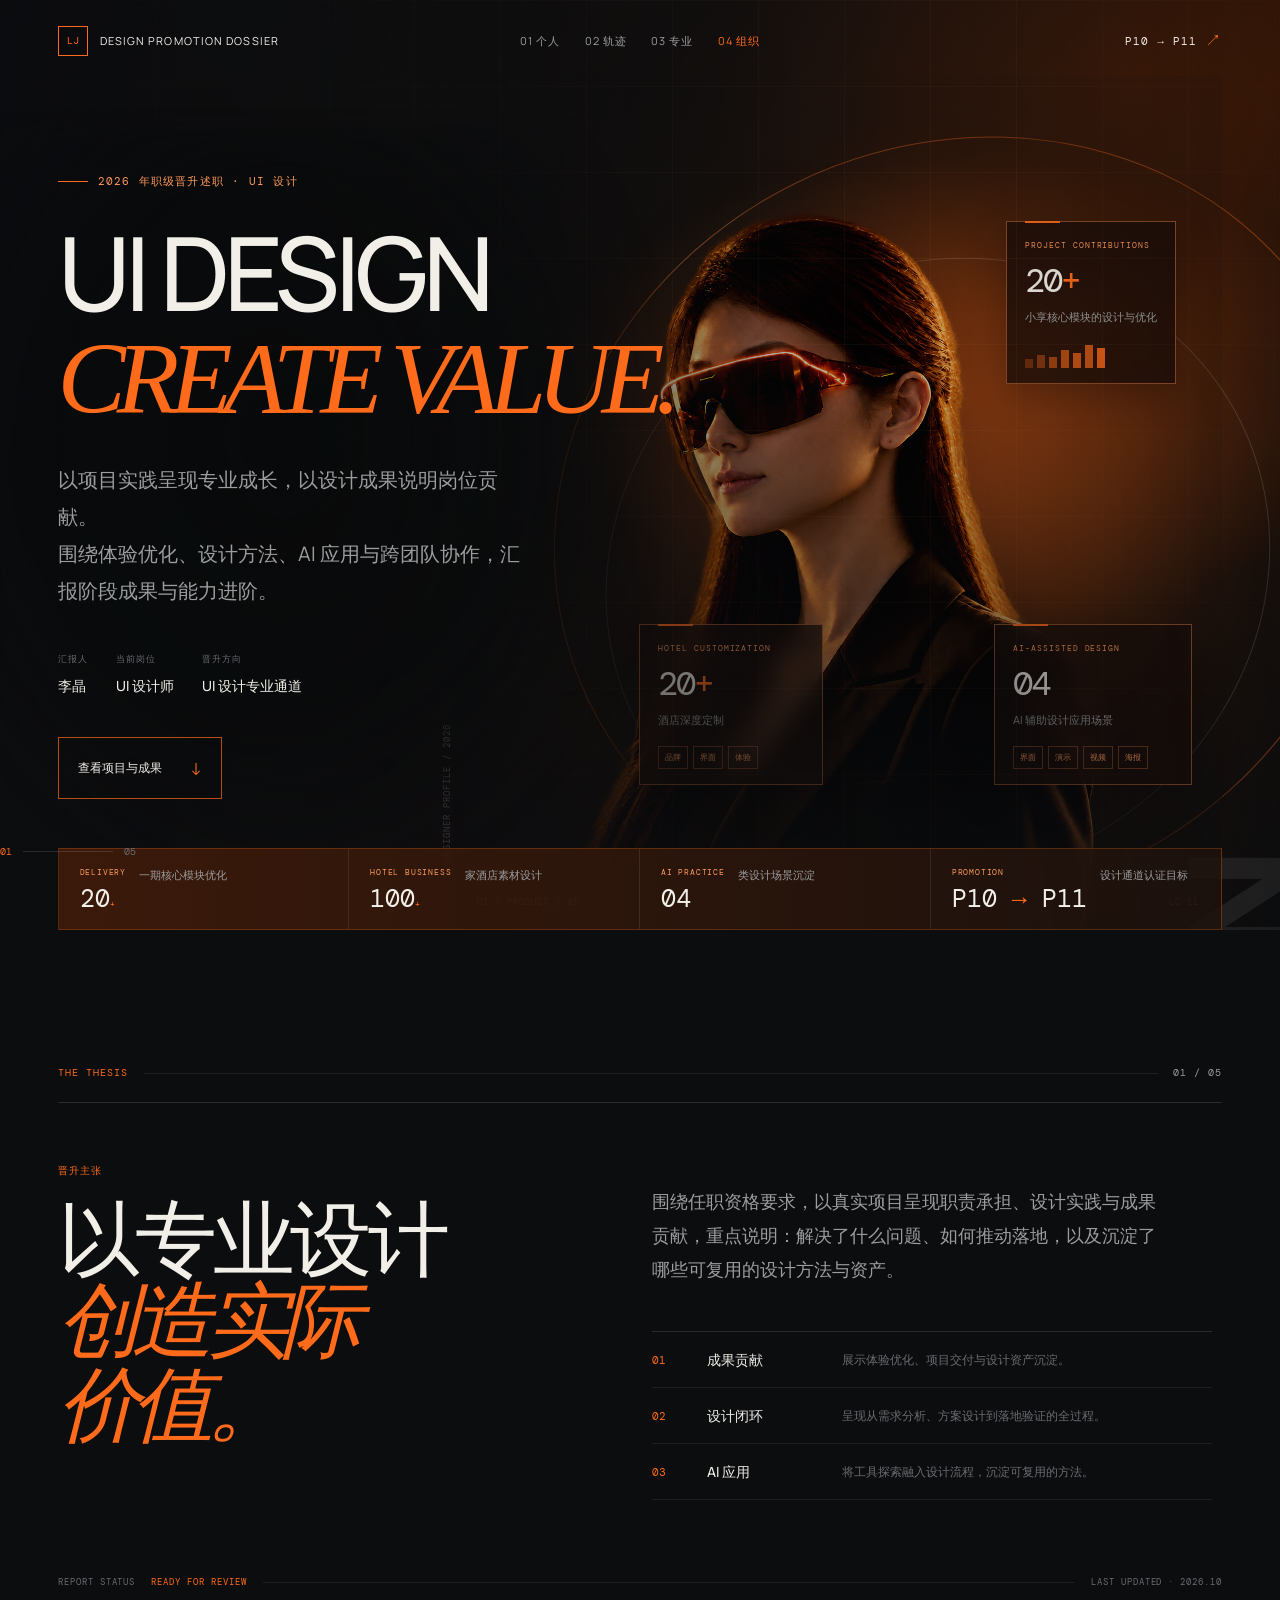
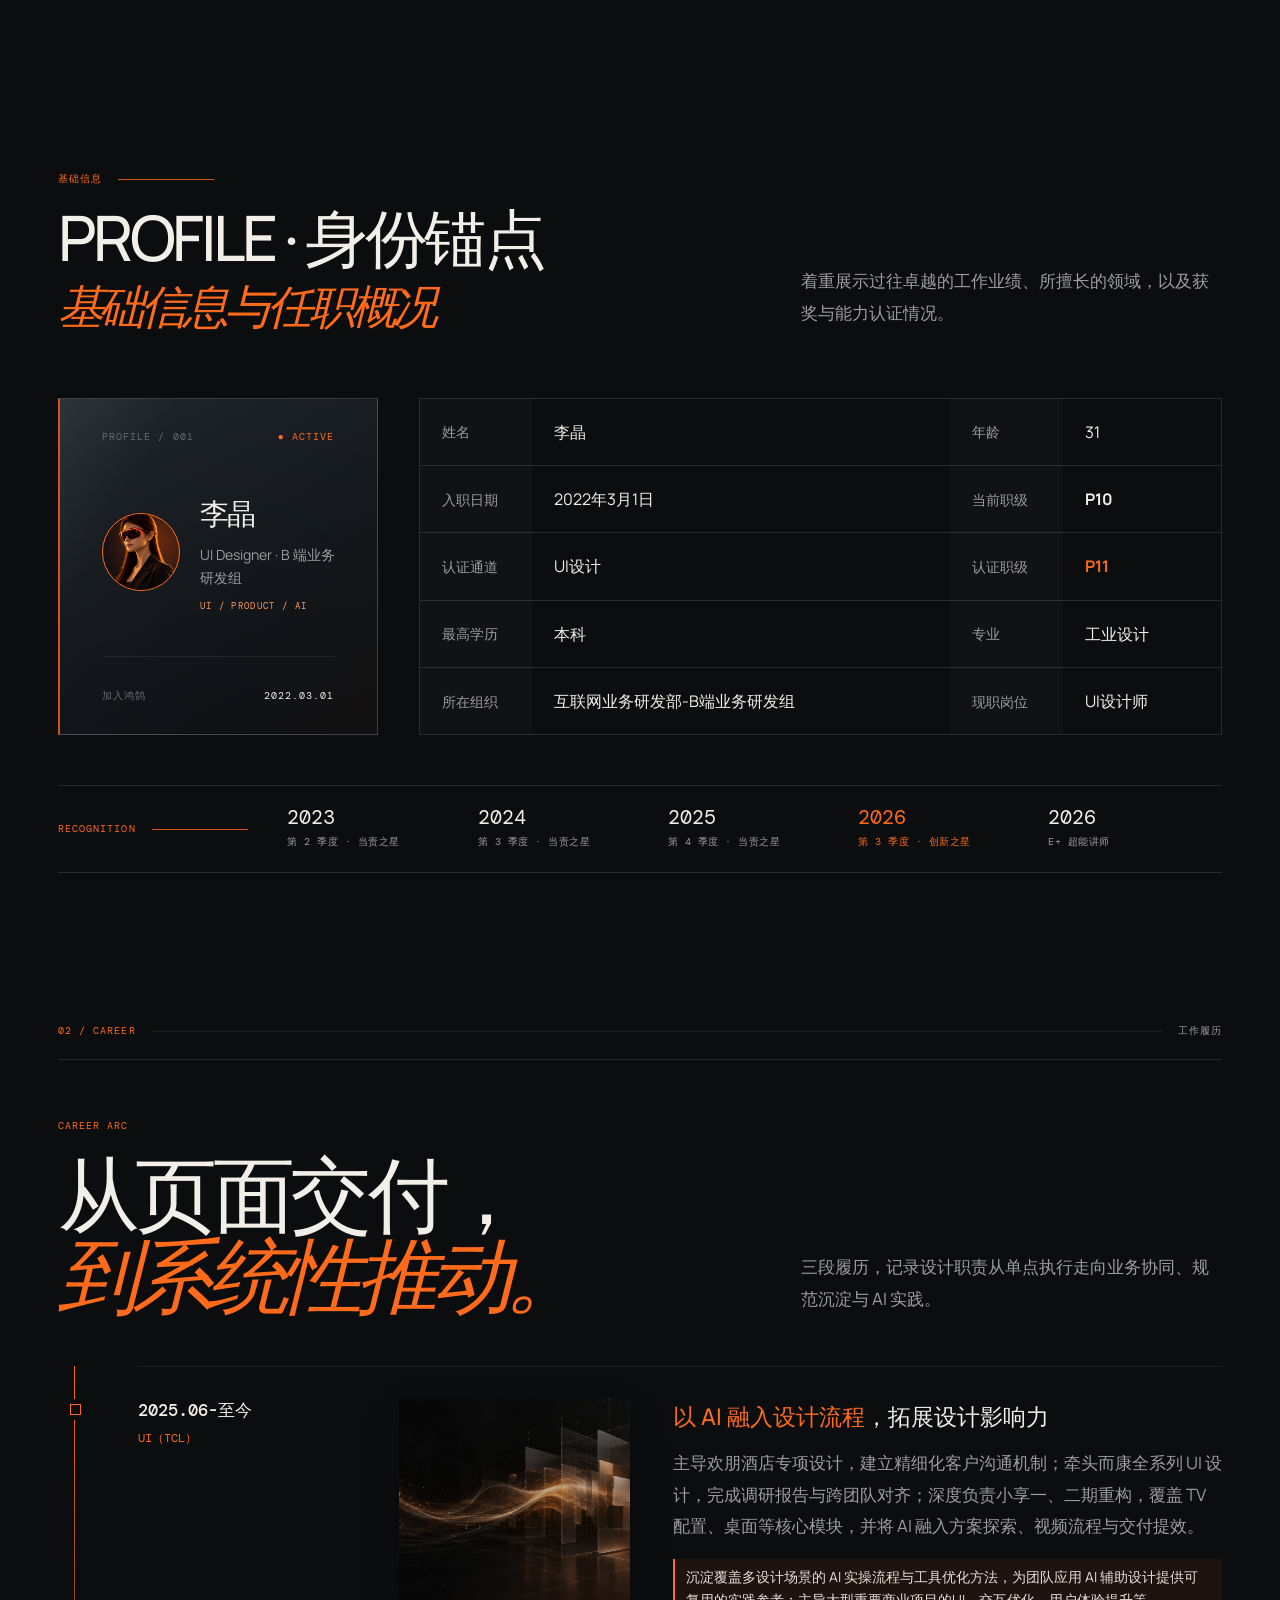
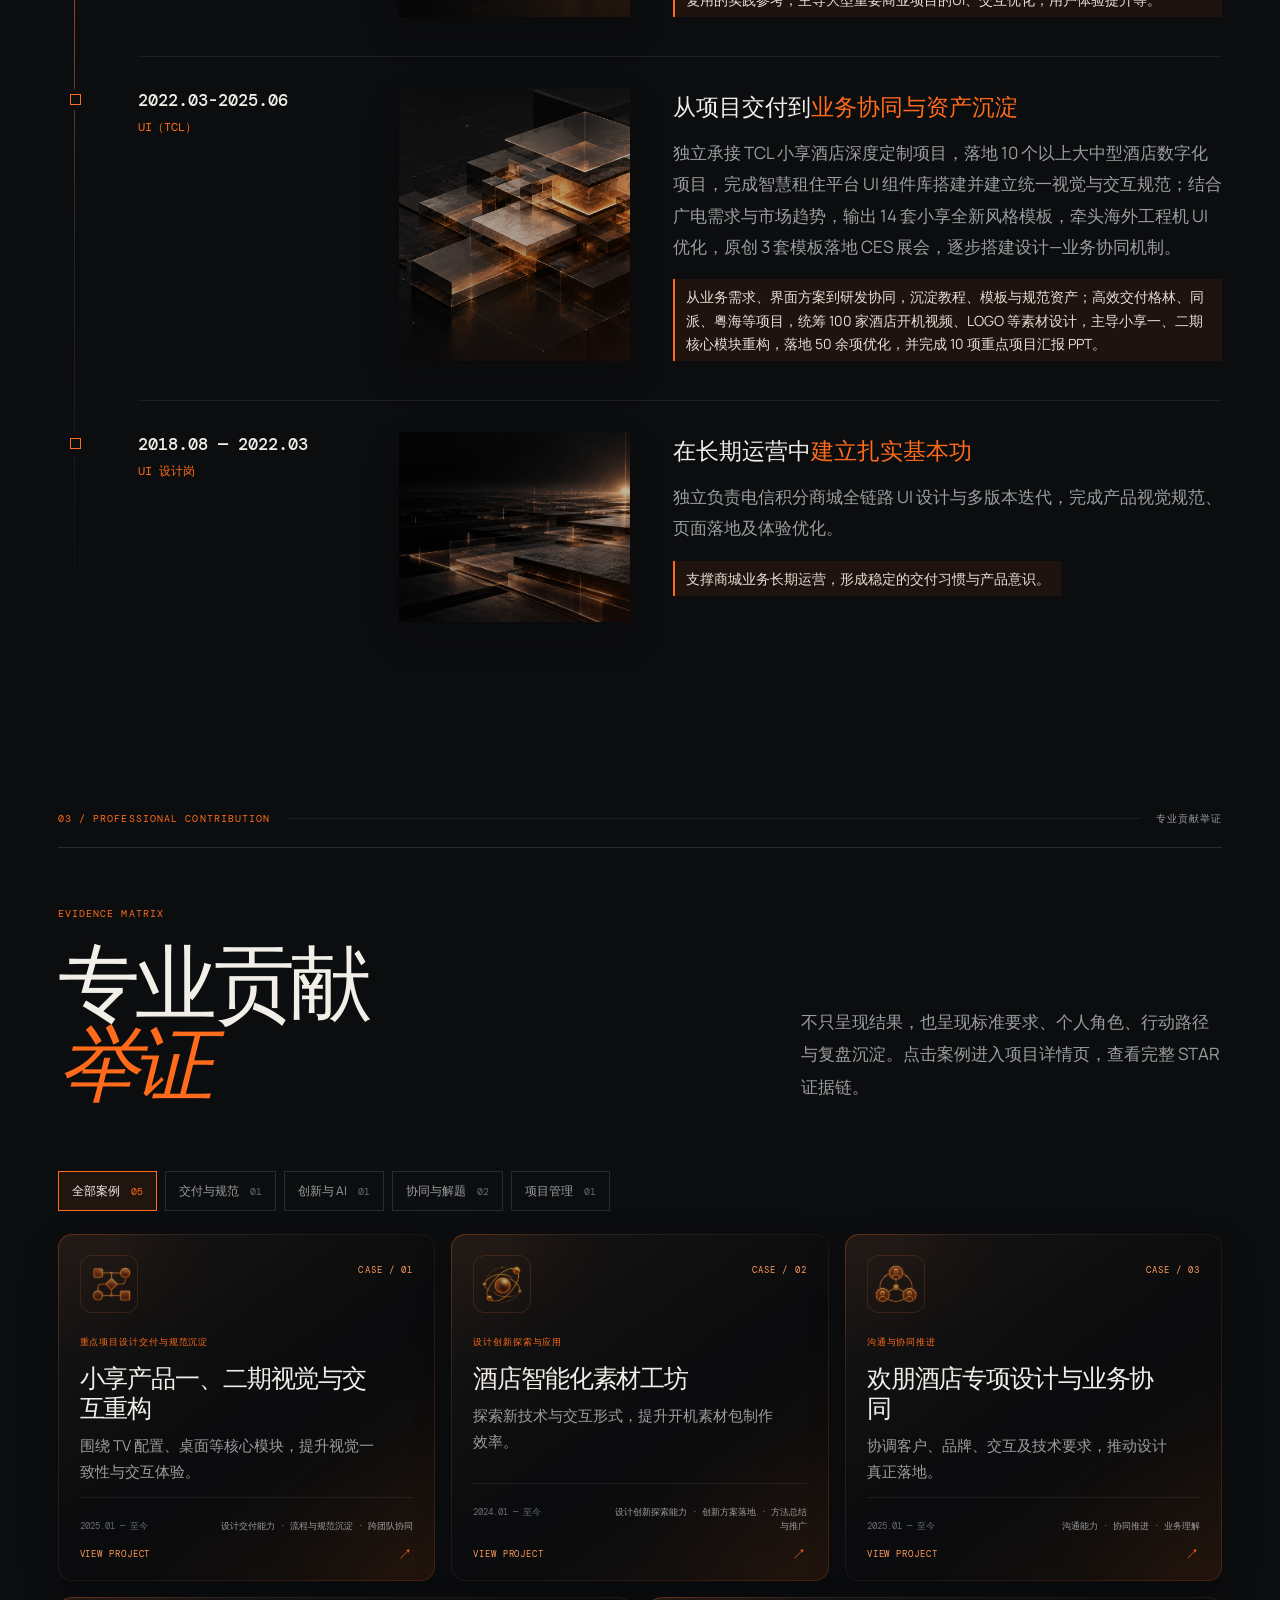
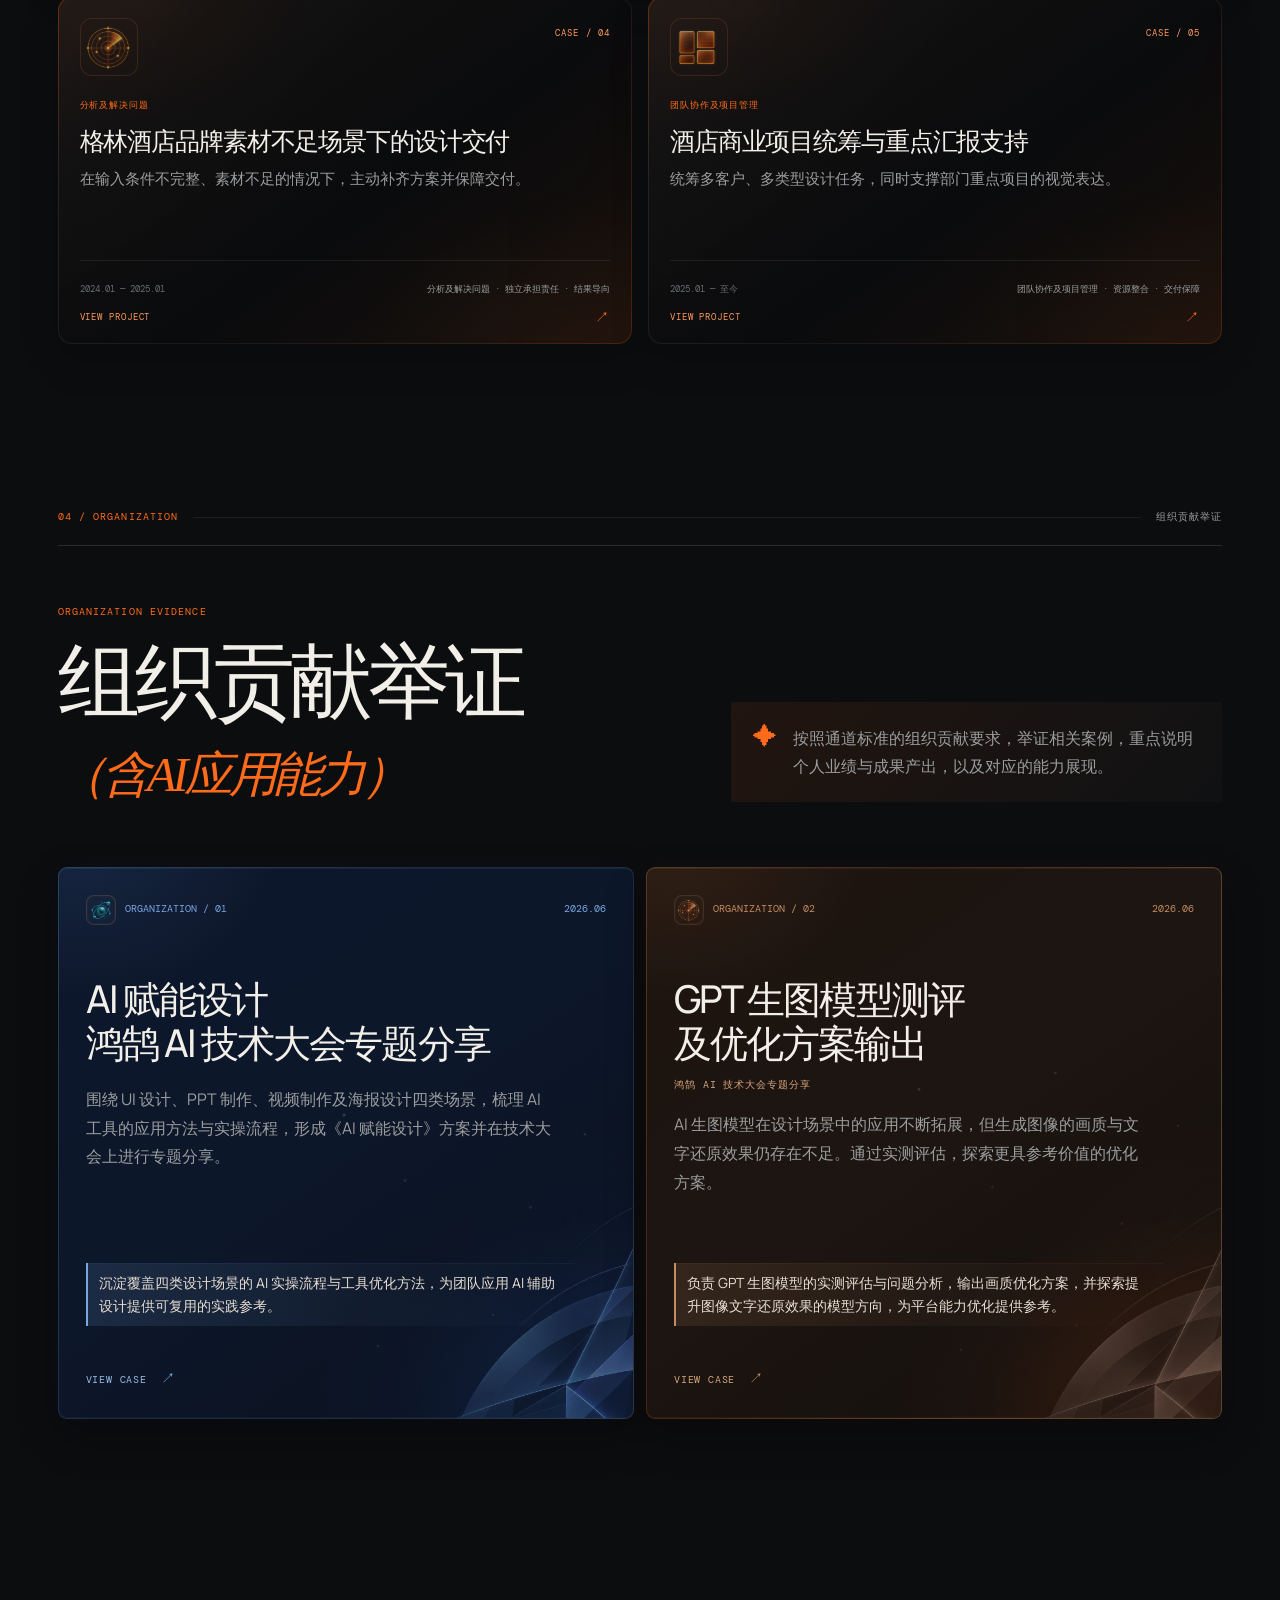
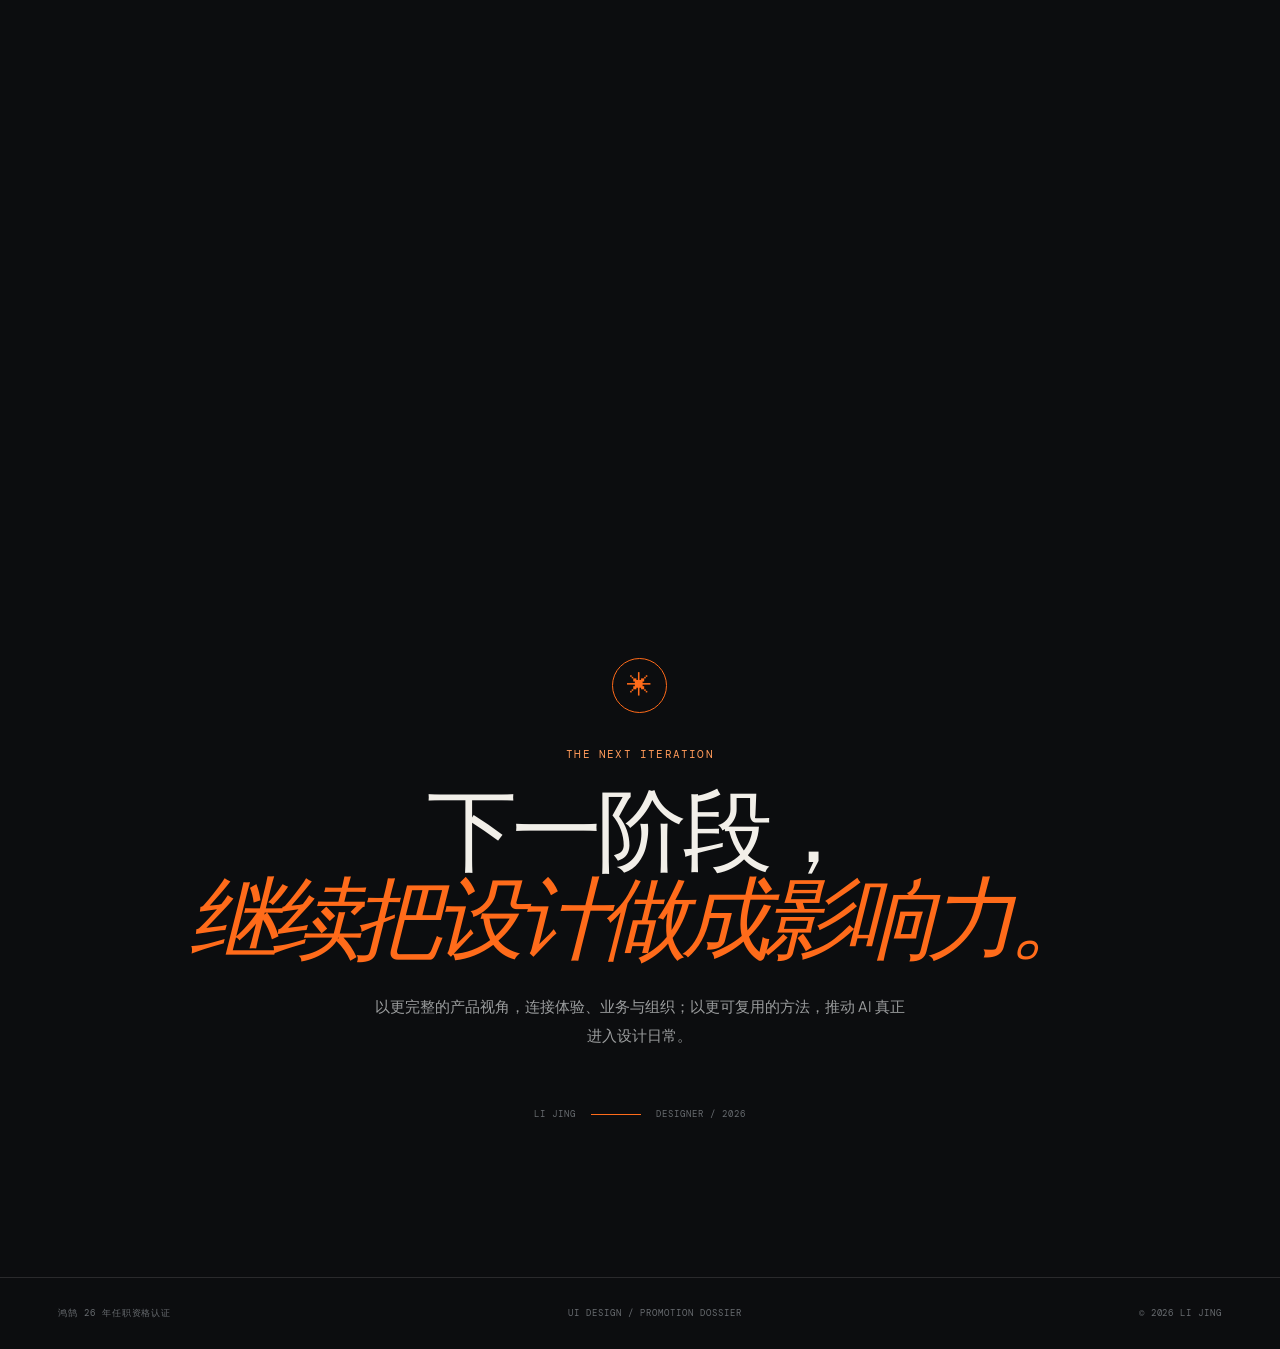
==== index.html @ 00875f23 "Add offline asset cache for faster repeat visits" ====
<!doctype html>
<html lang="zh-CN">
  <head>
    <meta charset="UTF-8" />
    <meta name="viewport" content="width=device-width, initial-scale=1.0" />
    <meta name="theme-color" content="#0c0d0f" />
    <meta name="description" content="李晶｜UI 设计师晋升资格认证报告，记录设计交付、AI 应用与组织贡献。" />
    <title>李晶 · 设计通道晋升报告</title>
  <link rel="stylesheet" href="./styles.css?v=hero-title-scale-20261015" />
  </head>
  <body>
    <script>if ('serviceWorker' in navigator) window.addEventListener('load', () => navigator.serviceWorker.register('./sw.js', { updateViaCache: 'none' }).catch(() => {}));</script>
    <div class="noise" aria-hidden="true"></div>
    <div class="scroll-progress" aria-hidden="true"><span id="progress-bar"></span></div>

    <header class="site-header">
      <a class="wordmark" href="#top" aria-label="回到顶部">
        <span class="wordmark-mark">LJ</span>
        <span class="wordmark-text">DESIGN PROMOTION DOSSIER</span>
      </a>
      <nav class="top-nav" aria-label="页面导航">
        <a href="#profile">01 个人</a>
        <a href="#career">02 轨迹</a>
        <a href="#proof">03 专业</a>
        <a href="#org">04 组织</a>
      </nav>
      <a class="header-tag" href="#statement">P10 → P11 <span>↗</span></a>
    </header>

    <main id="top">
      <section class="hero section-shell" aria-labelledby="hero-title">
        <div class="hero-copy reveal">
          <p class="eyebrow"><span class="eyebrow-line"></span> 2026 年职级晋升述职 · UI 设计</p>
          <h1 id="hero-title">UI DESIGN<br /><em>CREATE VALUE.</em></h1>
          <p class="hero-lede">以项目实践呈现专业成长，以设计成果说明岗位贡献。<br />围绕体验优化、设计方法、AI 应用与跨团队协作，汇报阶段成果与能力进阶。</p>
          <div class="hero-meta">
            <div><span>汇报人</span><strong>李晶</strong></div>
            <div><span>当前岗位</span><strong>UI 设计师</strong></div>
            <div><span>晋升方向</span><strong>UI 设计专业通道</strong></div>
          </div>
          <a class="primary-cta" href="#proof">查看项目与成果 <span>↓</span></a>
        </div>
        <div class="hero-portrait reveal reveal-delay-2">
          <div class="portrait-orbit orbit-one"></div>
          <div class="portrait-orbit orbit-two"></div>
          <figure>
            <img src="./assets/profile-cutout-lowkey-v2.png" alt="李晶低调琥珀光未来商务风格透明背景肖像" />
            <figcaption><span>UI / PRODUCT / AI</span><b>LC-11</b></figcaption>
          </figure>
          <div class="hero-hud hud-primary" aria-label="项目贡献摘要">
            <span class="hud-label">PROJECT CONTRIBUTIONS</span>
            <strong>20<span>+</span></strong>
            <small>小享核心模块的设计与优化</small>
            <div class="hud-bars"><i></i><i></i><i></i><i></i><i></i><i></i><i></i></div>
          </div>
          <div class="hero-hud hud-secondary" aria-label="AI 辅助设计摘要">
            <span class="hud-label">AI-ASSISTED DESIGN</span>
            <strong>04</strong>
            <small>AI 辅助设计应用场景</small>
            <div class="hud-tags"><b>界面</b><b>演示</b><b>视频</b><b>海报</b></div>
          </div>
          <div class="hero-hud hud-tertiary" aria-label="酒店深度定制摘要">
            <span class="hud-label">HOTEL CUSTOMIZATION</span>
            <strong>20<span>+</span></strong>
            <small>酒店深度定制</small>
            <div class="hud-tags"><b>品牌</b><b>界面</b><b>体验</b></div>
          </div>
          <div class="portrait-note"><span class="dot"></span> DESIGNER PROFILE / 2026</div>
        </div>
        <div class="hero-proof-strip reveal">
          <div><span>DELIVERY</span><strong>20<span>+</span></strong><small>一期核心模块优化</small></div>
          <div><span>HOTEL BUSINESS</span><strong>100<span>+</span></strong><small>家酒店素材设计</small></div>
          <div><span>AI PRACTICE</span><strong>04</strong><small>类设计场景沉淀</small></div>
          <div><span>PROMOTION</span><strong>P10 <i>→</i> P11</strong><small>设计通道认证目标</small></div>
        </div>
        <div class="hero-index" aria-hidden="true"><span>01</span><i></i><span>05</span></div>
      </section>

      <section class="thesis section-shell reveal" id="statement" aria-labelledby="thesis-title">
        <div class="section-kicker"><span>THE THESIS</span><i></i><span>01 / 05</span></div>
        <div class="thesis-grid">
          <div>
            <p class="display-label">晋升主张</p>
            <h2 id="thesis-title">以专业设计<br /><em>创造实际<br />价值。</em></h2>
          </div>
          <div class="thesis-copy">
            <p>围绕任职资格要求，以真实项目呈现职责承担、设计实践与成果贡献，重点说明：解决了什么问题、如何推动落地，以及沉淀了哪些可复用的设计方法与资产。</p>
            <div class="principle-list">
              <div><span>01</span><strong>成果贡献</strong><small>展示体验优化、项目交付与设计资产沉淀。</small></div>
              <div><span>02</span><strong>设计闭环</strong><small>呈现从需求分析、方案设计到落地验证的全过程。</small></div>
              <div><span>03</span><strong>AI 应用</strong><small>将工具探索融入设计流程，沉淀可复用的方法。</small></div>
            </div>
          </div>
        </div>
        <div class="signal-row">
          <span>REPORT STATUS</span><b>READY FOR REVIEW</b><i></i><span>LAST UPDATED · 2026.10</span>
        </div>
      </section>

      <section class="profile-section section-shell" id="profile" aria-labelledby="profile-title">
        <div class="section-kicker"><span>01 / PROFILE</span><i></i><span>个人介绍</span></div>
        <div class="section-heading">
          <div><p class="display-label">基础信息</p><h2 id="profile-title">PROFILE · 身份锚点<br /><em>基础信息与任职概况</em></h2></div>
          <p>着重展示过往卓越的工作业绩、所擅长的领域，以及获奖与能力认证情况。</p>
        </div>
        <div class="profile-layout">
          <div class="profile-card">
            <div class="profile-card-top"><span>PROFILE / 001</span><span class="live-dot">● ACTIVE</span></div>
            <div class="profile-card-main">
              <div class="avatar-small"><img src="./assets/profile-cutout-lowkey-v2.png" alt="李晶低调琥珀光风格头像" /></div>
              <div><h3>李晶</h3><p>UI Designer · B 端业务研发组</p><small>UI / PRODUCT / AI</small></div>
            </div>
            <div class="profile-card-divider"></div>
            <div class="profile-card-foot"><span>加入鸿鹄</span><strong>2022.03.01</strong></div>
          </div>
          <div class="profile-table-wrap">
            <table class="profile-table">
              <tbody>
                <tr><th>姓名</th><td>李晶</td><th>年龄</th><td>31</td></tr>
                <tr><th>入职日期</th><td>2022年3月1日</td><th>当前职级</th><td><b>P10</b></td></tr>
                <tr><th>认证通道</th><td>UI设计</td><th>认证职级</th><td><b class="accent-text">P11</b></td></tr>
                <tr><th>最高学历</th><td>本科</td><th>专业</th><td>工业设计</td></tr>
                <tr><th>所在组织</th><td>互联网业务研发部-B端业务研发组</td><th>现职岗位</th><td>UI设计师</td></tr>
              </tbody>
            </table>
          </div>
        </div>
        <div class="recognition-strip">
          <span class="display-label">RECOGNITION</span>
          <div class="recognition-items" aria-label="季度荣誉">
            <span class="recognition-item"><strong>2023</strong><small>第 2 季度 · 当责之星</small></span>
            <span class="recognition-item"><strong>2024</strong><small>第 3 季度 · 当责之星</small></span>
            <span class="recognition-item"><strong>2025</strong><small>第 4 季度 · 当责之星</small></span>
            <span class="recognition-item is-innovation"><strong>2026</strong><small>第 3 季度 · 创新之星</small></span>
            <span class="recognition-item"><strong>2026</strong><small>E+ 超能讲师</small></span>
          </div>
        </div>
      </section>

      <section class="career-section section-shell" id="career" aria-labelledby="career-title">
        <div class="section-kicker"><span>02 / CAREER</span><i></i><span>工作履历</span></div>
        <div class="section-heading career-heading"><div><p class="display-label">CAREER ARC</p><h2 id="career-title">从页面交付，<br /><em>到系统性推动。</em></h2></div><p>三段履历，记录设计职责从单点执行走向业务协同、规范沉淀与 AI 实践。</p></div>
        <div class="timeline" id="career-timeline"></div>
      </section>

      <section class="proof-section section-shell" id="proof" aria-labelledby="proof-title">
        <div class="section-kicker"><span>03 / PROFESSIONAL CONTRIBUTION</span><i></i><span>专业贡献举证</span></div>
        <div class="section-heading proof-heading"><div><p class="display-label">EVIDENCE MATRIX</p><h2 id="proof-title">专业贡献<br /><em>举证</em></h2></div><p>不只呈现结果，也呈现标准要求、个人角色、行动路径与复盘沉淀。点击案例进入项目详情页，查看完整 STAR 证据链。</p></div>
        <div class="filter-bar" role="tablist" aria-label="举证类型筛选"><button class="filter-btn is-active" data-filter="all">全部案例 <span>05</span></button><button class="filter-btn" data-filter="delivery">交付与规范 <span>01</span></button><button class="filter-btn" data-filter="innovation">创新与 AI <span>01</span></button><button class="filter-btn" data-filter="collab">协同与解题 <span>02</span></button><button class="filter-btn" data-filter="management">项目管理 <span>01</span></button></div>
        <div id="professional-cases" class="case-list"></div>
      </section>

      <section class="org-section section-shell" id="org" aria-labelledby="org-title">
        <div class="section-kicker"><span>04 / ORGANIZATION</span><i></i><span>组织贡献举证</span></div>
        <div class="org-intro"><div><p class="display-label">ORGANIZATION EVIDENCE</p><h2 id="org-title">组织贡献举证<br /><em>（含AI应用能力）</em></h2></div><div class="org-callout"><span>✦</span><p>按照通道标准的组织贡献要求，举证相关案例，重点说明个人业绩与成果产出，以及对应的能力展现。</p></div></div>
        <div id="org-cases" class="org-cases"></div>
      </section>

      <section class="closing-section section-shell" aria-labelledby="closing-title">
        <div class="closing-mark">✳</div>
        <p class="eyebrow">THE NEXT ITERATION</p>
        <h2 id="closing-title">下一阶段，<br /><em>继续把设计做成影响力。</em></h2>
        <p>以更完整的产品视角，连接体验、业务与组织；以更可复用的方法，推动 AI 真正进入设计日常。</p>
        <div class="closing-signature"><span>LI JING</span><i></i><span>DESIGNER / 2026</span></div>
      </section>
    </main>

    <footer class="site-footer"><span>鸿鹄 26 年任职资格认证</span><span>UI DESIGN / PROMOTION DOSSIER</span><span>© 2026 LI JING</span></footer>

    <dialog id="media-dialog" class="media-dialog">
      <button class="dialog-close" aria-label="关闭预览">×</button>
      <div class="dialog-media"></div>
      <p class="dialog-caption"></p>
    </dialog>
    <script src="./app.js?v=org-case-add-20261016"></script>
  </body>
</html>
---- styles.css ----
@import url('https://fonts.googleapis.com/css2?family=DM+Mono:wght@400;500&family=Manrope:wght@400;500;600;700;800&display=swap');

:root {
  --ink: #0c0d0f;
  --ink-soft: #141619;
  --panel: #181b1f;
  --panel-2: #202328;
  --line: rgba(255,255,255,.12);
  --line-soft: rgba(255,255,255,.07);
  --text: #f2efe9;
  --muted: #9b9d9e;
  --dim: #686c70;
  --orange: #ff6b1a;
  --orange-soft: #ff9a5a;
  --cream: #e8dfd4;
  --blue: #8e9fd1;
  --sans: 'Manrope', 'PingFang SC', 'Microsoft YaHei', sans-serif;
  --mono: 'DM Mono', 'SFMono-Regular', Consolas, monospace;
  --serif: 'Iowan Old Style', 'Baskerville', 'Songti SC', serif;
  --max: 1240px;
}

* { box-sizing: border-box; }
html { scroll-behavior: smooth; background: var(--ink); }
body { margin: 0; background: var(--ink); color: var(--text); font-family: var(--sans); font-size: 18px; line-height: 1.65; overflow-x: hidden; }
body::before { content: ''; position: fixed; inset: 0; pointer-events: none; opacity: .22; background: radial-gradient(ellipse 54% 38% at 78% 20%, rgba(255,107,26,.035), transparent 74%); mask-image: linear-gradient(to bottom, black 0%, transparent 88%); }
::selection { background: var(--orange); color: var(--ink); }
a { color: inherit; text-decoration: none; }
button { font: inherit; color: inherit; }
img { display: block; max-width: 100%; }
.noise { display: none; }
.scroll-progress { position: fixed; z-index: 50; top: 0; left: 0; width: 100%; height: 2px; background: transparent; }
.scroll-progress span { display: block; width: 0%; height: 100%; background: var(--orange); box-shadow: 0 0 14px var(--orange); }

.site-header { position: absolute; z-index: 10; top: 0; left: 0; right: 0; display: grid; grid-template-columns: 1fr auto 1fr; align-items: center; gap: 30px; padding: 26px 4.5vw; color: var(--muted); font-size: 11px; letter-spacing: .1em; text-transform: uppercase; }
.wordmark { display: inline-flex; align-items: center; gap: 12px; color: var(--text); }
.wordmark-mark { display: grid; place-items: center; width: 30px; height: 30px; border: 1px solid var(--orange); color: var(--orange); font-family: var(--mono); font-size: 10px; letter-spacing: -.08em; }
.wordmark-text { white-space: nowrap; }
.top-nav { display: flex; align-items: center; gap: 24px; }
.top-nav a { transition: color .25s ease; white-space: nowrap; }
.top-nav a:hover { color: var(--orange); }
.header-tag { justify-self: end; display: inline-flex; align-items: center; gap: 8px; color: var(--text); font-family: var(--mono); }
.header-tag span { color: var(--orange); font-size: 16px; }

.section-shell { position: relative; width: min(var(--max), calc(100% - 9vw)); margin-inline: auto; }
.hero { width: 100%; max-width: none; margin-inline: 0; min-height: 930px; padding: 170px max(4.5vw, calc((100% - var(--max)) / 2)) 0; display: grid; grid-template-columns: minmax(0, .86fr) minmax(450px, 1.14fr); align-items: center; gap: 4vw; isolation: isolate; overflow: hidden; background: radial-gradient(ellipse at 76% 42%, rgba(255,101,22,.32), transparent 31%), radial-gradient(ellipse at 88% 8%, rgba(189,64,6,.18), transparent 26%), linear-gradient(112deg, #0b0d0f 0%, #15100e 43%, #281307 79%, #0b0d0f 100%); }
.hero::before { content: ''; position: absolute; z-index: 1; inset: 0 -8vw; pointer-events: none; opacity: .8; background-image: linear-gradient(90deg, rgba(12,13,15,.94) 0%, rgba(12,13,15,.78) 28%, rgba(12,13,15,.08) 70%, rgba(12,13,15,.28) 100%), linear-gradient(180deg, rgba(12,13,15,.22), transparent 34%, rgba(12,13,15,.82) 100%), linear-gradient(rgba(255,151,83,.07) 1px, transparent 1px), linear-gradient(90deg, rgba(255,151,83,.07) 1px, transparent 1px); background-size: auto, auto, 86px 86px, 86px 86px; mask-image: linear-gradient(to right, black 0%, black 75%, transparent 100%); }
.hero::after { content: 'LI / DESIGN'; position: absolute; z-index: 1; right: -6.8vw; bottom: 70px; color: rgba(255,255,255,.075); font-size: clamp(70px, 12vw, 170px); font-weight: 800; letter-spacing: -.09em; white-space: nowrap; transform: rotate(-90deg); transform-origin: right bottom; pointer-events: none; }
.eyebrow, .display-label, .section-kicker, .hero-meta span, .signal-row, .portrait-note, .profile-card-top, .profile-card-foot, .closing-signature, .site-footer, .wall-card span, .file-type { font-family: var(--mono); text-transform: uppercase; letter-spacing: .11em; }
.eyebrow { display: flex; align-items: center; gap: 10px; margin: 0 0 32px; color: var(--orange-soft); font-size: 11px; }
.eyebrow-line { display: inline-block; width: 30px; height: 1px; background: var(--orange); }
h1, h2, h3, p { margin-top: 0; }
h1, h2 { font-weight: 500; letter-spacing: -.055em; line-height: .99; }
h1 { max-width: 700px; margin-bottom: 32px; font-size: clamp(70px, 9vw, 128px); }
#hero-title { white-space: nowrap; font-size: clamp(60px, 8vw, 112px); }
h1 em, h2 em { color: var(--orange); font-family: var(--serif); font-weight: 400; font-style: italic; letter-spacing: -.09em; }
.hero-copy { position: relative; z-index: 2; max-width: 650px; isolation: isolate; }
.hero-copy::before { content: ''; position: absolute; z-index: -1; inset: -45px -110px -70px -70px; background: radial-gradient(ellipse at 45% 42%, rgba(8,10,11,.94), rgba(8,10,11,.62) 47%, transparent 77%); filter: blur(8px); pointer-events: none; }
.hero-lede { max-width: 485px; margin-bottom: 43px; color: var(--muted); font-size: 20px; line-height: 1.85; }
.hero-meta { display: flex; flex-wrap: wrap; gap: 28px; margin-bottom: 40px; }
.hero-meta div { display: flex; flex-direction: column; gap: 7px; }
.hero-meta span { color: var(--dim); font-size: 9px; }
.hero-meta strong { font-size: 14px; font-weight: 500; }
.primary-cta { display: inline-flex; align-items: center; gap: 28px; padding: 16px 19px; border: 1px solid rgba(255,107,26,.7); color: var(--text); font-size: 12px; transition: background .25s ease, color .25s ease, transform .25s ease; }
.primary-cta span { color: var(--orange); font-size: 17px; }
.primary-cta:hover { background: var(--orange); color: var(--ink); transform: translateY(-3px); }
.primary-cta:hover span { color: var(--ink); }
.hero-portrait { position: absolute; z-index: 0; top: 76px; right: 4.5vw; bottom: 0; width: 60%; height: auto; pointer-events: none; }
.hero-portrait::before { content: ''; position: absolute; z-index: -1; inset: 8% -10% 5% 14%; background: radial-gradient(circle at 50% 45%, rgba(255,107,26,.65), transparent 58%); filter: blur(38px); opacity: .8; }
.hero-portrait figure { position: relative; z-index: 0; width: 100%; height: 100%; margin: 0; border: 0; background: transparent; overflow: visible; box-shadow: none; }
.hero-portrait figure::after { content: ''; position: absolute; inset: 0; background: linear-gradient(90deg, rgba(12,13,15,.3) 0%, transparent 42%, rgba(12,13,15,.12) 100%), linear-gradient(to top, rgba(12,13,15,.72), transparent 28%); pointer-events: none; }
.hero-portrait figure img { position: absolute; right: 12%; bottom: 0; width: auto; height: 84%; max-width: none; aspect-ratio: auto; object-fit: contain; object-position: bottom center; filter: saturate(.94) brightness(.86) contrast(1.08) drop-shadow(0 20px 35px rgba(0,0,0,.3)); }
.hero-portrait figcaption { position: absolute; z-index: 2; left: 23px; right: 23px; bottom: 20px; display: flex; align-items: center; justify-content: space-between; color: var(--cream); font-family: var(--mono); font-size: 9px; letter-spacing: .11em; }
.hero-portrait figcaption b { color: var(--orange); font-weight: 400; }
.portrait-orbit { position: absolute; z-index: 0; border: 1px solid rgba(255,107,26,.45); border-radius: 50%; transform: rotate(-26deg); }
.portrait-orbit::after { content: ''; position: absolute; inset: -1px; padding: 1px; border-radius: inherit; background: conic-gradient(from 18deg, transparent 0deg 304deg, rgba(255,165,90,.06) 311deg, rgba(255,215,166,.72) 324deg, rgba(255,135,54,.23) 337deg, transparent 350deg); opacity: .46; filter: drop-shadow(0 0 4px rgba(255,126,49,.42)); -webkit-mask: linear-gradient(#000 0 0) content-box, linear-gradient(#000 0 0); -webkit-mask-composite: xor; mask-composite: exclude; animation: orbit-trace 16s linear infinite; }
.orbit-one { width: 108%; aspect-ratio: 1.1 / 1; right: -20%; top: 8%; }
.orbit-two { width: 88%; aspect-ratio: 1.1 / 1; right: -7%; top: 22%; border-color: rgba(255,255,255,.14); }
.orbit-two::after { opacity: .25; filter: drop-shadow(0 0 3px rgba(255,200,151,.3)); animation-duration: 21s; animation-direction: reverse; }
.portrait-note { position: absolute; z-index: 2; left: -14px; bottom: 58px; display: flex; align-items: center; gap: 10px; color: var(--muted); font-size: 9px; writing-mode: vertical-rl; transform: rotate(180deg); }
.dot, .live-dot::first-letter { color: var(--orange); }
.hero-hud { position: absolute; z-index: 3; min-width: 166px; padding: 17px 18px 15px; border: 1px solid rgba(255,139,75,.48); background: rgba(24,13,8,.76); box-shadow: 0 12px 35px rgba(0,0,0,.28); backdrop-filter: blur(10px); animation: hud-drift 6.6s cubic-bezier(.45, 0, .55, 1) infinite; will-change: transform; }
.hero-hud::before { content: ''; position: absolute; top: -1px; left: 18px; width: 35px; height: 2px; background: var(--orange); }
.hud-primary { top: 17%; right: 6%; animation-delay: -2.7s; }
.hud-secondary { right: 4%; bottom: 17%; min-width: 198px; animation-name: hud-drift-reverse; animation-duration: 7.8s; animation-delay: -5.2s; }
.hud-tertiary { left: 24%; bottom: 17%; min-width: 184px; animation-duration: 7.1s; animation-delay: -6.8s; }
.hud-label { display: block; margin-bottom: 12px; color: var(--orange-soft); font-family: var(--mono); font-size: 8px; letter-spacing: .12em; }
.hero-hud strong { display: block; margin-bottom: 2px; color: var(--text); font-family: var(--mono); font-size: 34px; font-weight: 400; letter-spacing: -.06em; line-height: 1; }
.hero-hud strong span { color: var(--orange); }
.hero-hud small { color: var(--muted); font-size: 11px; }
.hud-bars { display: flex; align-items: end; gap: 4px; height: 25px; margin-top: 13px; }
.hud-bars i { display: block; width: 8px; background: var(--orange); opacity: .72; }
.hud-bars i:nth-child(1) { height: 9px; opacity: .3; }.hud-bars i:nth-child(2) { height: 13px; opacity: .4; }.hud-bars i:nth-child(3) { height: 11px; opacity: .55; }.hud-bars i:nth-child(4) { height: 18px; opacity: .65; }.hud-bars i:nth-child(5) { height: 15px; opacity: .74; }.hud-bars i:nth-child(6) { height: 23px; }.hud-bars i:nth-child(7) { height: 20px; opacity: .85; }
.hud-tags { display: flex; flex-wrap: wrap; gap: 5px; margin-top: 13px; }
.hud-tags b { padding: 4px 6px; border: 1px solid rgba(255,139,75,.35); color: var(--orange-soft); font-family: var(--mono); font-size: 8px; font-weight: 400; }
.hero-proof-strip { position: relative; z-index: 2; grid-column: 1 / -1; display: grid; grid-template-columns: repeat(4, 1fr); align-self: end; margin-top: -8px; border: 1px solid rgba(255,107,26,.26); background: linear-gradient(90deg, rgba(64,27,10,.9), rgba(29,18,13,.88)); }
.hero-proof-strip > div { position: relative; display: grid; grid-template-columns: auto 1fr; grid-template-rows: auto auto; column-gap: 13px; padding: 17px 21px; border-right: 1px solid rgba(255,255,255,.09); }
.hero-proof-strip > div:last-child { border-right: 0; }
.hero-proof-strip span { color: var(--orange-soft); font-family: var(--mono); font-size: 8px; letter-spacing: .1em; }
.hero-proof-strip strong { grid-row: 2; color: var(--text); font-family: var(--mono); font-size: 25px; font-weight: 400; line-height: 1.1; }
.hero-proof-strip strong span, .hero-proof-strip strong i { color: var(--orange); font-style: normal; }
.hero-proof-strip small { align-self: end; color: var(--muted); font-size: 11px; }
.hero-index { position: absolute; z-index: 3; left: 0; bottom: 70px; display: flex; align-items: center; gap: 11px; color: var(--dim); font-family: var(--mono); font-size: 10px; }
.hero-index span:first-child { color: var(--orange); }
.hero-index i { width: 90px; height: 1px; background: var(--line); }
@keyframes hud-drift { 0%, 100% { transform: translate3d(0, 0, 0); } 28% { transform: translate3d(2px, -8px, 0); } 55% { transform: translate3d(-1px, -13px, 0); } 78% { transform: translate3d(-2px, -6px, 0); } }
@keyframes hud-drift-reverse { 0%, 100% { transform: translate3d(0, -3px, 0); } 30% { transform: translate3d(-2px, 7px, 0); } 58% { transform: translate3d(2px, 12px, 0); } 80% { transform: translate3d(2px, 5px, 0); } }
@keyframes orbit-trace { to { transform: rotate(360deg); } }

.section-kicker { display: flex; align-items: center; gap: 15px; padding-bottom: 20px; border-bottom: 1px solid var(--line); color: var(--muted); font-size: 10px; }
.section-kicker i { flex: 1; height: 1px; background: var(--line-soft); }
.section-kicker span:first-child { color: var(--orange); }
.display-label { margin-bottom: 18px; color: var(--orange); font-size: 10px; }
.thesis { padding-top: 135px; padding-bottom: 145px; }
.thesis-grid { display: grid; grid-template-columns: .9fr 1.1fr; gap: 10vw; padding: 60px 0 75px; }
h2 { font-size: clamp(49px, 6.5vw, 82px); }
.thesis h2, .section-heading h2, .org-intro h2, .closing-section h2 { margin-bottom: 0; }
.thesis-copy { max-width: 560px; padding-top: 21px; }
.thesis-copy > p { max-width: 510px; margin-bottom: 45px; color: var(--muted); font-size: 18px; line-height: 1.9; }
.principle-list { display: grid; gap: 0; border-top: 1px solid var(--line); }
.principle-list div { display: grid; grid-template-columns: 40px 120px 1fr; gap: 15px; align-items: center; padding: 16px 0; border-bottom: 1px solid var(--line-soft); }
.principle-list span { color: var(--orange); font-family: var(--mono); font-size: 11px; }
.principle-list strong { font-size: 14px; font-weight: 500; }
.principle-list small { color: var(--dim); font-size: 12px; }
.signal-row { display: flex; align-items: center; gap: 16px; color: var(--dim); font-size: 9px; }
.signal-row b { color: var(--orange); font-weight: 400; }
.signal-row i { flex: 1; height: 1px; background: var(--line-soft); }

.profile-section, .career-section, .proof-section, .org-section, .evidence-section { padding-bottom: 150px; }
.profile-section > .section-kicker { display: none; }
.profile-section .section-heading { padding-top: 36px; }
.profile-section .display-label { display: flex; align-items: center; gap: 16px; }
.profile-section .display-label::after { content: ''; width: 96px; height: 1px; background: var(--orange); opacity: .8; }
.profile-section #profile-title { font-size: clamp(48px, 4.9vw, 64px); white-space: nowrap; }
.profile-section #profile-title em { display: inline-block; font-size: clamp(34px, 3.6vw, 54px); line-height: 1.08; white-space: nowrap; }
.section-heading { display: grid; grid-template-columns: minmax(0, .95fr) minmax(270px, .65fr); gap: 10vw; align-items: end; padding: 58px 0 65px; }
.section-heading > p { max-width: 460px; justify-self: end; margin-bottom: 3px; color: var(--muted); font-size: 17px; line-height: 1.9; }
.profile-layout { display: grid; grid-template-columns: minmax(320px, .34fr) 1fr; gap: 3.2vw; align-items: stretch; }
.profile-card { position: relative; display: flex; flex-direction: column; min-height: 0; padding: 30px 42px; overflow: hidden; background: linear-gradient(145deg, #242930 0%, #171b20 54%, #0d0f11 100%); border: 1px solid rgba(255,255,255,.17); border-left: 2px solid rgba(255,107,26,.78); }
.profile-card::before { content: ''; position: absolute; inset: 0; background: linear-gradient(118deg, rgba(255,255,255,.07), transparent 24%, transparent 68%, rgba(255,107,26,.035)), linear-gradient(180deg, rgba(12,14,16,.08), rgba(12,14,16,.42)); opacity: .8; pointer-events: none; }
.profile-card::after { content: ''; }
.profile-card > * { position: relative; z-index: 1; }
.profile-card-top, .profile-card-foot { display: flex; justify-content: space-between; color: var(--dim); font-size: 10px; }
.profile-card-top .live-dot { color: var(--orange); }
.profile-card-main { display: flex; align-items: center; gap: 20px; margin: 45px 0 42px; }
.avatar-small { flex: 0 0 auto; width: 78px; height: 78px; border-radius: 50%; overflow: hidden; border: 1px solid var(--orange); background: radial-gradient(circle at 70% 35%, #6d2b10, #171011 72%); }
.avatar-small img { width: 100%; height: 100%; object-fit: cover; object-position: 50% 18%; }
.profile-card-main h3 { margin-bottom: 5px; font-size: 29px; font-weight: 500; letter-spacing: -.04em; }
.profile-card-main p { margin: 0; color: var(--muted); font-size: 14px; }
.profile-card-main small { display: block; margin-top: 10px; color: var(--orange-soft); font-family: var(--mono); font-size: 9px; letter-spacing: .15em; }
.profile-card-divider { height: 1px; background: var(--line-soft); }
.profile-card-foot { margin-top: auto; padding-top: 26px; }
.profile-card-foot strong { color: var(--text); font-weight: 400; }
.profile-table-wrap { align-self: stretch; border: 1px solid var(--line); overflow-x: auto; }
.profile-table { width: 100%; min-width: 650px; border-collapse: collapse; font-size: 16px; }
.profile-table tr { border-bottom: 1px solid var(--line); }
.profile-table tr:last-child { border-bottom: 0; }
.profile-table th, .profile-table td { padding: 20px 22px; text-align: left; }
.profile-table th { width: 14%; color: var(--muted); font-size: 14px; font-weight: 500; background: rgba(255,255,255,.025); }
.profile-table td { color: var(--text); }
.accent-text { color: var(--orange) !important; }
.recognition-strip { display: grid; grid-template-columns: .55fr 2.45fr; align-items: center; gap: 20px; margin-top: 50px; padding: 21px 0; border-top: 1px solid var(--line); border-bottom: 1px solid var(--line); }
.recognition-strip .display-label { margin: 0; }
.recognition-items { display: grid; grid-template-columns: repeat(5, minmax(0, 1fr)); gap: 16px; }
.recognition-item { display: flex; flex-direction: column; gap: 7px; min-width: 0; color: var(--muted); font-family: var(--mono); }
.recognition-item strong { color: var(--text); font-size: 20px; font-weight: 400; line-height: 1; }
.recognition-item small { color: var(--muted); font-size: 10px; letter-spacing: .05em; white-space: nowrap; }
.recognition-item.is-innovation strong, .recognition-item.is-innovation small { color: var(--orange); }

.career-heading { padding-bottom: 48px; }
.timeline { position: relative; padding-left: 80px; }
.timeline::before { content: ''; position: absolute; top: 0; bottom: 0; left: 16px; width: 1px; background: linear-gradient(var(--orange), var(--line), transparent); }
.timeline-item { position: relative; display: grid; grid-template-columns: 210px minmax(0, 1fr); gap: 4vw; padding: 31px 0 39px; border-top: 1px solid var(--line-soft); }
.timeline-item::before { content: ''; position: absolute; left: -68px; top: 37px; width: 9px; height: 9px; border: 1px solid var(--orange); background: var(--ink); box-shadow: 0 0 0 5px var(--ink); }
.timeline-period { color: var(--orange); font-family: var(--mono); font-size: 12px; line-height: 1.45; }
.timeline-period b { display: block; margin-bottom: 7px; color: var(--text); font-size: 17px; font-weight: 500; }
.timeline-role { margin-top: 9px; color: var(--dim); font-size: 13px; }
.timeline-content { display: grid; grid-template-columns: minmax(220px, .42fr) minmax(0, 1fr); align-items: stretch; gap: 24px clamp(28px, 3.4vw, 56px); }
.timeline-copy { min-width: 0; }
.timeline-content h3 { margin-bottom: 11px; font-size: 23px; font-weight: 500; }
.timeline-title-accent { color: var(--orange); font-style: normal; }
.timeline-content p { margin: 0; color: var(--muted); font-size: 17px; line-height: 1.85; }
.timeline-result { display: inline-block; margin-top: 17px; padding: 6px 11px; border-left: 2px solid var(--orange); color: var(--cream); background: rgba(255,107,26,.08); font-size: 14px; }
.timeline-art { position: relative; min-height: 190px; margin: 0; overflow: hidden; background: #101012; box-shadow: 0 16px 34px rgba(0,0,0,.2); }
.timeline-art::after { content: ''; position: absolute; z-index: 1; inset: 0; background: linear-gradient(135deg, rgba(7,8,10,.34), transparent 52%, rgba(255,107,26,.08)), linear-gradient(0deg, rgba(7,8,10,.38), transparent 48%); pointer-events: none; }
.timeline-art img { display: block; width: 100%; height: 100%; min-height: 190px; object-fit: cover; filter: saturate(.78) contrast(1.04) brightness(.75); transition: transform .5s ease, filter .5s ease; }
.timeline-item:hover .timeline-art img { transform: scale(1.045); filter: saturate(.96) contrast(1.07) brightness(.88); }

.filter-bar { display: flex; flex-wrap: wrap; gap: 8px; margin-bottom: 23px; }
.filter-btn { cursor: pointer; padding: 9px 13px; border: 1px solid var(--line); background: transparent; color: var(--muted); font-size: 12px; transition: .25s ease; }
.filter-btn span { margin-left: 9px; color: var(--dim); font-family: var(--mono); font-size: 10px; }
.filter-btn:hover, .filter-btn.is-active { border-color: var(--orange); color: var(--text); background: rgba(255,107,26,.09); }
.filter-btn.is-active span { color: var(--orange); }
.case-list { display: grid; grid-template-columns: repeat(6, minmax(0, 1fr)); gap: 16px; }
.case-item { position: relative; grid-column: span 2; border: 1px solid transparent; border-radius: 14px; background: linear-gradient(145deg, rgba(24,21,20,.96), rgba(10,11,13,.98) 56%, rgba(23,17,14,.95)) padding-box, linear-gradient(132deg, rgba(255,107,26,.38), rgba(255,255,255,.1) 19%, rgba(255,255,255,.045) 53%, rgba(255,107,26,.25)) border-box; overflow: hidden; box-shadow: 0 16px 38px rgba(0,0,0,.2), 0 0 20px rgba(255,107,26,.02); transition: border-color .25s ease, transform .25s ease, background .25s ease, box-shadow .25s ease; }
.case-item::before { content: ''; position: absolute; z-index: 0; inset: 0; pointer-events: none; background: radial-gradient(ellipse at 14% 0%, rgba(255,130,52,.08), transparent 27%), radial-gradient(ellipse at 88% 100%, rgba(255,107,26,.08), transparent 32%), linear-gradient(105deg, rgba(255,255,255,.025), transparent 22% 76%, rgba(255,107,26,.025)); opacity: .48; }
.case-item:nth-child(4), .case-item:nth-child(5) { grid-column: span 3; }
.case-item:hover { border-color: transparent; transform: translateY(-3px); background: linear-gradient(145deg, rgba(29,24,22,.98), rgba(11,12,14,.98) 56%, rgba(29,19,14,.98)) padding-box, linear-gradient(132deg, rgba(255,145,70,.58), rgba(255,255,255,.15) 19%, rgba(255,255,255,.07) 53%, rgba(255,107,26,.4)) border-box; box-shadow: 0 22px 52px rgba(0,0,0,.3), 0 0 26px rgba(255,107,26,.06); }
.case-item[hidden] { display: none; }
.case-card-link { position: relative; z-index: 1; display: flex; flex-direction: column; width: 100%; min-height: 345px; padding: 20px 21px 18px; color: inherit; text-align: left; cursor: pointer; }
.case-card-media { position: relative; display: flex; align-items: flex-start; justify-content: space-between; height: 61px; overflow: visible; background: transparent; }
.case-card-media::after { display: none; }
.case-card-icon { display: block; flex: 0 0 auto; width: 58px; height: 58px; border: 1px solid rgba(255,107,26,.28); border-radius: 12px; background-color: transparent; background-image: url('./assets/case-icon-sprite-transparent.png'); background-repeat: no-repeat; background-size: 500% auto; box-shadow: none; filter: saturate(.72) contrast(1.04) brightness(.66); transition: transform .45s ease, filter .45s ease, border-color .25s ease, box-shadow .25s ease; }
.case-card-icon.icon-workflow, .project-hero-icon.icon-workflow { background-position: 0% center; }
.case-card-icon.icon-ai, .project-hero-icon.icon-ai { background-position: 25% center; }
.case-card-icon.icon-collaboration, .project-hero-icon.icon-collaboration { background-position: 50% center; }
.case-card-icon.icon-diagnostic, .project-hero-icon.icon-diagnostic { background-position: 75% center; }
.case-card-icon.icon-management, .project-hero-icon.icon-management { background-position: 100% center; }
.case-item:hover .case-card-icon { transform: scale(1.06); border-color: rgba(255,145,70,.56); filter: saturate(.86) contrast(1.06) brightness(.76); box-shadow: 0 0 14px rgba(255,107,26,.07); }
.case-card-index { position: absolute; z-index: 1; top: 8px; right: 0; color: var(--orange-soft); font-family: var(--mono); font-size: 9px; letter-spacing: .12em; }
.case-card-view { display: none; }
.case-card-body { display: flex; flex: 1; flex-direction: column; padding: 19px 0 0; }
.case-card-kicker { display: block; color: var(--orange); font-family: var(--mono); font-size: 9px; letter-spacing: .1em; text-transform: uppercase; }
.case-card-title { display: block; margin: 13px 0 10px; max-width: 90%; color: var(--text); font-size: 25px; font-weight: 500; letter-spacing: -.045em; line-height: 1.2; }
.case-card-summary { display: block; max-width: 92%; color: var(--muted); font-size: 15px; line-height: 1.75; }
.case-card-meta { display: flex; justify-content: space-between; gap: 15px; margin-top: auto; padding-top: 22px; border-top: 1px solid var(--line-soft); color: var(--dim); font-family: var(--mono); font-size: 9px; line-height: 1.5; }
.case-card-meta span:last-child { max-width: 58%; color: var(--muted); text-align: right; }
.case-card-cta { display: flex; justify-content: space-between; align-items: center; margin-top: 14px; color: var(--orange-soft); font-family: var(--mono); font-size: 9px; letter-spacing: .1em; }
.case-card-cta b { color: var(--orange); font-size: 14px; font-weight: 400; line-height: .7; }
.case-plus { position: relative; width: 24px; height: 24px; border: 1px solid var(--line); border-radius: 50%; transition: transform .25s ease, background .25s ease; }
.case-card .case-plus { position: absolute; z-index: 2; top: 196px; right: 20px; background: rgba(12,13,15,.48); }
.case-plus::before, .case-plus::after { content: ''; position: absolute; top: 50%; left: 50%; width: 9px; height: 1px; background: var(--orange); transform: translate(-50%, -50%); }
.case-plus::after { transform: translate(-50%, -50%) rotate(90deg); transition: transform .25s ease; }
.case-item.is-open .case-plus { background: var(--orange); transform: rotate(90deg); }
.case-item.is-open .case-plus::before, .case-item.is-open .case-plus::after { background: var(--ink); }
.case-item.is-open .case-plus::after { transform: translate(-50%, -50%) rotate(0); }
.case-detail { display: none; padding: 0 25px 27px; background: rgba(5,7,8,.34); }
.case-item.is-open .case-detail { display: block; animation: detail-in .35s ease both; }
@keyframes detail-in { from { opacity: 0; transform: translateY(-5px); } to { opacity: 1; transform: translateY(0); } }
.case-detail-grid { display: grid; grid-template-columns: minmax(0, 1.2fr) minmax(220px, .8fr); gap: 36px; padding-top: 23px; border-top: 1px solid var(--line-soft); }
.star-grid { display: grid; gap: 15px; }
.star-row { display: grid; grid-template-columns: 38px 1fr; gap: 15px; }
.star-row b { color: var(--orange); font-family: var(--mono); font-size: 11px; }
.star-row p { margin: 0; color: var(--muted); font-size: 16px; line-height: 1.82; }
.star-row p strong { color: var(--text); font-weight: 500; }
.case-sidebar { padding: 17px; border: 1px solid var(--line); background: rgba(255,255,255,.025); }
.case-sidebar h4 { margin-bottom: 12px; color: var(--orange); font-family: var(--mono); font-size: 10px; font-weight: 400; text-transform: uppercase; letter-spacing: .1em; }
.case-sidebar p { margin-bottom: 17px; color: var(--muted); font-size: 14px; line-height: 1.75; }
.case-sidebar .evidence-link { display: inline-flex; align-items: center; gap: 8px; color: var(--orange-soft); font-size: 13px; }
.case-sidebar .evidence-link:hover { text-decoration: underline; }

.org-section { padding-top: 15px; }
.org-intro { display: grid; grid-template-columns: 1fr .9fr; gap: 10vw; align-items: end; padding: 58px 0 65px; }
.org-callout { display: flex; gap: 16px; align-items: flex-start; padding: 22px; border: 0; background: linear-gradient(135deg, rgba(255,107,26,.09), rgba(255,255,255,.02)); }
.org-callout span { color: var(--orange); font-size: 24px; line-height: 1; }
.org-callout p { margin: 0; color: var(--muted); font-size: 16px; line-height: 1.75; }
.org-section #org-title em { display: inline-block; font-size: clamp(40px, 3.8vw, 58px); line-height: 1.08; white-space: nowrap; }
.org-cases { display: grid; grid-template-columns: repeat(2, 1fr); gap: 12px; }
.org-case { --case-accent: #79a6df; --case-accent-soft: #9dbce5; --case-rgb: 121, 166, 223; --case-icon-filter: hue-rotate(156deg) saturate(.72) contrast(1.02) brightness(.76); position: relative; isolation: isolate; min-height: 550px; overflow: hidden; border: .75px solid transparent; border-radius: 9px; background: radial-gradient(ellipse 78% 52% at 100% 100%, rgba(44,92,208,.14), transparent 72%) padding-box, linear-gradient(145deg, #0d172c 0%, #0d172a 50%, #0a101b 100%) padding-box, linear-gradient(118deg, rgba(100,177,255,.34) 0%, rgba(72,122,218,.28) 42%, rgba(98,153,228,.23) 72%, rgba(139,190,248,.28) 100%) border-box; box-shadow: inset 0 1px 0 rgba(179,218,255,.07), inset 0 -1px 0 rgba(107,162,230,.055), 0 18px 42px rgba(0,0,0,.3), 0 0 28px rgba(78,134,255,.035); transition: transform .32s ease, box-shadow .32s ease, filter .32s ease; }
.org-case::before { content: ''; position: absolute; z-index: 0; inset: 0; pointer-events: none; background: radial-gradient(ellipse 46% 39% at 4% -5%, rgba(105,170,255,.1), transparent 74%), radial-gradient(ellipse 64% 82% at 103% 102%, rgba(50,105,226,.08), transparent 69%); }
.org-case::after { content: ''; position: absolute; z-index: 0; inset: 31% -1% -1% 42%; display: block; pointer-events: none; opacity: .23; background: radial-gradient(circle at 13% 20%, rgba(205,228,255,.82) 0 1px, transparent 1.8px), radial-gradient(circle at 31% 37%, rgba(138,190,255,.64) 0 .8px, transparent 1.6px), radial-gradient(circle at 48% 17%, rgba(226,238,255,.72) 0 .7px, transparent 1.5px), radial-gradient(circle at 68% 44%, rgba(121,180,255,.54) 0 .9px, transparent 1.7px), radial-gradient(circle at 84% 25%, rgba(202,226,255,.58) 0 .7px, transparent 1.6px), radial-gradient(circle at 57% 72%, rgba(153,201,255,.46) 0 .7px, transparent 1.5px), radial-gradient(circle at 23% 80%, rgba(224,239,255,.5) 0 .6px, transparent 1.5px); animation: org-star-drift 14s ease-in-out infinite alternate; }
.org-case:nth-child(2) { --case-accent: #c38b61; --case-accent-soft: #d6a47c; --case-rgb: 195, 139, 97; --case-icon-filter: hue-rotate(-8deg) saturate(.63) contrast(1.02) brightness(.72); background: radial-gradient(ellipse 78% 52% at 100% 100%, rgba(215,89,26,.14), transparent 72%) padding-box, linear-gradient(145deg, #1e140f 0%, #1c1511 51%, #120e0c 100%) padding-box, linear-gradient(118deg, rgba(255,161,87,.32) 0%, rgba(225,110,49,.25) 32%, rgba(255,175,95,.34) 70%, rgba(255,208,148,.29) 100%) border-box; box-shadow: inset 0 1px 0 rgba(255,210,160,.065), inset 0 -1px 0 rgba(255,113,35,.075), 0 18px 42px rgba(0,0,0,.3), 0 0 28px rgba(255,107,26,.035); }
.org-case:nth-child(2)::before { background: radial-gradient(ellipse 46% 39% at 4% -5%, rgba(245,159,87,.085), transparent 74%), radial-gradient(ellipse 64% 82% at 103% 102%, rgba(225,99,35,.08), transparent 69%); }
.org-case:nth-child(2)::after { inset: 27% -1% -1% 40%; display: block; opacity: .2; background: radial-gradient(circle at 12% 18%, rgba(255,218,173,.76) 0 1px, transparent 1.8px), radial-gradient(circle at 33% 42%, rgba(255,171,103,.56) 0 .8px, transparent 1.6px), radial-gradient(circle at 51% 14%, rgba(255,230,194,.68) 0 .7px, transparent 1.5px), radial-gradient(circle at 70% 51%, rgba(231,145,81,.52) 0 .9px, transparent 1.7px), radial-gradient(circle at 86% 27%, rgba(255,208,158,.58) 0 .7px, transparent 1.6px), radial-gradient(circle at 57% 76%, rgba(246,176,105,.44) 0 .7px, transparent 1.5px), radial-gradient(circle at 24% 82%, rgba(255,222,177,.5) 0 .6px, transparent 1.5px); }
.org-case:nth-child(3) { --case-accent: #a5adb4; --case-accent-soft: #c0c6cb; --case-rgb: 165, 173, 180; --case-icon-filter: grayscale(1) saturate(.12) contrast(1.02) brightness(.82); grid-column: 1 / -1; min-height: 410px; background: radial-gradient(ellipse 72% 82% at 100% 100%, rgba(181,192,202,.06), transparent 72%) padding-box, linear-gradient(145deg, #191d21 0%, #13171a 50%, #0d1012 100%) padding-box, linear-gradient(118deg, rgba(184,196,205,.25) 0%, rgba(133,146,156,.2) 28%, rgba(167,178,185,.17) 68%, rgba(205,211,214,.2) 100%) border-box; box-shadow: inset 0 1px 0 rgba(211,219,225,.055), inset 0 -1px 0 rgba(131,142,151,.055), 0 18px 42px rgba(0,0,0,.3), 0 0 28px rgba(165,177,187,.025); }
.org-case:nth-child(3)::before { display: block; background: radial-gradient(ellipse 40% 58% at 4% -8%, rgba(211,220,227,.045), transparent 76%), radial-gradient(ellipse 58% 110% at 103% 105%, rgba(183,194,202,.045), transparent 72%); }
.org-case:nth-child(3)::after { inset: 24% -1% -1% 54%; display: block; opacity: .15; background: radial-gradient(circle at 13% 19%, rgba(227,235,241,.64) 0 1px, transparent 1.8px), radial-gradient(circle at 34% 43%, rgba(177,189,199,.48) 0 .8px, transparent 1.6px), radial-gradient(circle at 52% 16%, rgba(239,243,246,.56) 0 .7px, transparent 1.5px), radial-gradient(circle at 72% 49%, rgba(154,169,181,.42) 0 .9px, transparent 1.7px), radial-gradient(circle at 87% 26%, rgba(218,227,233,.48) 0 .7px, transparent 1.6px), radial-gradient(circle at 58% 75%, rgba(177,191,201,.38) 0 .7px, transparent 1.5px), radial-gradient(circle at 24% 82%, rgba(232,238,242,.42) 0 .6px, transparent 1.5px); }
.org-case:nth-child(3) .org-case-link { min-height: 410px; }
@keyframes org-star-drift { 0%, 100% { opacity: .17; transform: translate3d(0, 0, 0); } 48% { opacity: .25; transform: translate3d(-2px, -3px, 0); } 100% { opacity: .2; transform: translate3d(2px, -1px, 0); } }
.org-case:hover { box-shadow: inset 0 1px 0 rgba(var(--case-rgb),.18), inset 0 -1px 0 rgba(var(--case-rgb),.14), 0 28px 58px rgba(0,0,0,.4), 0 0 46px rgba(var(--case-rgb),.11); filter: brightness(1.03); transform: translateY(-5px); }
.org-case-link { position: relative; z-index: 1; display: flex; flex-direction: column; min-height: 550px; padding: 27px 27px 74px; color: inherit; cursor: pointer; }
.org-case-top { position: relative; z-index: 2; display: flex; align-items: center; justify-content: space-between; color: var(--case-accent); font-family: var(--mono); font-size: 10px; }
.org-case-top > span:first-child { display: inline-flex; align-items: center; gap: 9px; }
.org-case-top > span:first-child::before { content: ''; display: inline-block; width: 28px; height: 28px; border: 1px solid rgba(var(--case-rgb),.28); border-radius: 8px; background-color: rgba(var(--case-rgb),.025); background-image: url('./assets/case-icon-sprite-transparent.png'); background-repeat: no-repeat; background-size: 500% auto; background-position: 25% center; box-shadow: inset 0 0 0 1px rgba(var(--case-rgb),.05); filter: var(--case-icon-filter); }
.org-case:nth-child(2) .org-case-top > span:first-child::before { background-position: 75% center; }
.org-case:nth-child(3) .org-case-top > span:first-child::before { background-position: 0% center; }
.org-case h3 { position: relative; z-index: 2; max-width: 470px; margin: 52px 0 20px; font-size: clamp(25px, 3vw, 39px); font-weight: 500; letter-spacing: -.05em; line-height: 1.15; }
.org-case h3 em { font-style: normal; }
.org-case-event { position: relative; z-index: 2; display: block; margin: -8px 0 17px; color: var(--case-accent-soft); font-family: var(--mono); font-size: 10px; letter-spacing: .09em; }
.org-case-link > p { position: relative; z-index: 2; max-width: 470px; color: var(--muted); font-size: 16px; line-height: 1.8; }
.org-case-media { position: absolute; z-index: 0; right: -7%; bottom: -13%; width: 61%; height: 67%; opacity: .52; overflow: visible; pointer-events: none; mix-blend-mode: screen; transition: opacity .35s ease, transform .5s cubic-bezier(.2,.75,.2,1); }
.org-case-media::after { display: none; }
.org-case-media img { width: 100%; height: 100%; object-fit: contain; object-position: 100% 100%; filter: saturate(.86) brightness(.8) contrast(.96); transition: transform .5s cubic-bezier(.2,.75,.2,1), filter .5s ease; }
.org-case:nth-child(2) .org-case-media { opacity: .43; }
.org-case:nth-child(2) .org-case-media img { filter: sepia(1) saturate(.72) hue-rotate(332deg) brightness(.7) contrast(.94); }
.org-case:nth-child(3) .org-case-media { right: -3%; bottom: -30%; width: 41%; height: 122%; opacity: .31; }
.org-case:nth-child(3) .org-case-media img { filter: grayscale(1) saturate(.12) brightness(.72) contrast(.9); }
.org-case:nth-child(3), .org-case:nth-child(4) { grid-column: auto; min-height: 550px; }
.org-case:nth-child(3) { --case-accent: #82b8d2; --case-accent-soft: #a7d0df; --case-rgb: 130, 184, 210; --case-icon-filter: hue-rotate(154deg) saturate(.68) brightness(.82); background: radial-gradient(ellipse 78% 58% at 100% 100%, rgba(31,133,171,.12), transparent 72%) padding-box, linear-gradient(145deg, #0d1b26 0%, #101a20 51%, #0b1115 100%) padding-box, linear-gradient(118deg, rgba(111,191,226,.27) 0%, rgba(78,144,175,.2) 42%, rgba(125,193,215,.2) 100%) border-box; box-shadow: inset 0 1px 0 rgba(187,231,242,.055), inset 0 -1px 0 rgba(93,163,185,.05), 0 18px 42px rgba(0,0,0,.3), 0 0 28px rgba(82,177,211,.025); }
.org-case:nth-child(3)::before { background: radial-gradient(ellipse 46% 39% at 4% -5%, rgba(111,195,224,.08), transparent 74%), radial-gradient(ellipse 64% 82% at 103% 102%, rgba(39,143,179,.07), transparent 69%); }
.org-case:nth-child(3)::after { inset: 27% -1% -1% 40%; opacity: .16; background: radial-gradient(circle at 12% 18%, rgba(206,239,247,.72) 0 1px, transparent 1.8px), radial-gradient(circle at 33% 42%, rgba(127,203,222,.52) 0 .8px, transparent 1.6px), radial-gradient(circle at 51% 14%, rgba(222,244,249,.62) 0 .7px, transparent 1.5px), radial-gradient(circle at 70% 51%, rgba(107,183,205,.46) 0 .9px, transparent 1.7px), radial-gradient(circle at 86% 27%, rgba(184,228,239,.5) 0 .7px, transparent 1.6px), radial-gradient(circle at 57% 76%, rgba(110,190,210,.38) 0 .7px, transparent 1.5px); }
.org-case:nth-child(3) .org-case-link, .org-case:nth-child(4) .org-case-link { min-height: 550px; }
.org-case:nth-child(3) .org-case-top > span:first-child::before { background-position: 75% center; }
.org-case:nth-child(3) .org-case-media { right: -5%; bottom: -18%; width: 58%; height: 78%; opacity: .3; }
.org-case:nth-child(3) .org-case-media img { filter: saturate(.74) brightness(.68) contrast(.92); }
.org-case:nth-child(4) { --case-accent: #a5adb4; --case-accent-soft: #c0c6cb; --case-rgb: 165, 173, 180; --case-icon-filter: grayscale(1) saturate(.12) contrast(1.02) brightness(.82); background: radial-gradient(ellipse 72% 82% at 100% 100%, rgba(181,192,202,.06), transparent 72%) padding-box, linear-gradient(145deg, #191d21 0%, #13171a 50%, #0d1012 100%) padding-box, linear-gradient(118deg, rgba(184,196,205,.25) 0%, rgba(133,146,156,.2) 28%, rgba(167,178,185,.17) 68%, rgba(205,211,214,.2) 100%) border-box; box-shadow: inset 0 1px 0 rgba(211,219,225,.055), inset 0 -1px 0 rgba(131,142,151,.055), 0 18px 42px rgba(0,0,0,.3), 0 0 28px rgba(165,177,187,.025); }
.org-case:nth-child(4)::before { background: radial-gradient(ellipse 40% 58% at 4% -8%, rgba(211,220,227,.045), transparent 76%), radial-gradient(ellipse 58% 110% at 103% 105%, rgba(183,194,202,.045), transparent 72%); }
.org-case:nth-child(4)::after { inset: 24% -1% -1% 54%; opacity: .15; background: radial-gradient(circle at 13% 19%, rgba(227,235,241,.64) 0 1px, transparent 1.8px), radial-gradient(circle at 34% 43%, rgba(177,189,199,.48) 0 .8px, transparent 1.6px), radial-gradient(circle at 52% 16%, rgba(239,243,246,.56) 0 .7px, transparent 1.5px), radial-gradient(circle at 72% 49%, rgba(154,169,181,.42) 0 .9px, transparent 1.7px), radial-gradient(circle at 87% 26%, rgba(218,227,233,.48) 0 .7px, transparent 1.6px), radial-gradient(circle at 58% 75%, rgba(177,191,201,.38) 0 .7px, transparent 1.5px), radial-gradient(circle at 24% 82%, rgba(232,238,242,.42) 0 .6px, transparent 1.5px); }
.org-case:nth-child(4) .org-case-media { right: -3%; bottom: -18%; width: 52%; height: 86%; opacity: .24; }
.org-case:nth-child(4) .org-case-media img { filter: grayscale(1) saturate(.12) brightness(.72) contrast(.9); }
.org-case:hover .org-case-media { opacity: .65; transform: scale(1.018); }
.org-case:hover .org-case-media img { transform: scale(1.035); filter: saturate(1.06) brightness(.94) contrast(1.02); }
.org-case:nth-child(2):hover .org-case-media { opacity: .56; }
.org-case:nth-child(2):hover .org-case-media img { filter: sepia(1) saturate(.85) hue-rotate(332deg) brightness(.82) contrast(1.02); }
.org-case:nth-child(3):hover .org-case-media { opacity: .39; }
.org-case:nth-child(3):hover .org-case-media img { filter: saturate(.84) brightness(.8) contrast(.98); }
.org-case:nth-child(4):hover .org-case-media { opacity: .39; }
.org-case:nth-child(4):hover .org-case-media img { filter: grayscale(1) saturate(.12) brightness(.86) contrast(.96); }
.org-case-result { position: relative; z-index: 2; display: block; max-width: 94%; margin-top: auto; margin-bottom: 18px; padding: 8px 11px; border-left: 2px solid var(--case-accent); color: var(--cream); background: linear-gradient(90deg, rgba(var(--case-rgb),.14), rgba(var(--case-rgb),.04) 68%, transparent); box-shadow: inset 0 1px 0 rgba(var(--case-rgb),.06); font-size: 14px; line-height: 1.65; }
.org-case-cta { position: absolute; z-index: 2; left: 27px; bottom: 27px; color: var(--case-accent-soft); font-family: var(--mono); font-size: 10px; letter-spacing: .08em; }
.org-case-cta b { margin-left: 7px; color: var(--case-accent); font-size: 14px; font-weight: 400; }

.evidence-section { padding-top: 16px; }
.evidence-wall { display: grid; grid-template-columns: 1.2fr .85fr .85fr; grid-auto-rows: 240px; gap: 12px; }
.wall-card { position: relative; display: flex; flex-direction: column; justify-content: flex-end; min-width: 0; padding: 22px; border: 1px solid var(--line); background: var(--panel); text-align: left; overflow: hidden; cursor: pointer; }
.wall-card img, .video-poster { position: absolute; inset: 0; width: 100%; height: 100%; object-fit: cover; transition: transform .55s cubic-bezier(.2,.75,.2,1), filter .55s ease; }
.wall-card::after { content: ''; position: absolute; inset: 0; background: linear-gradient(to top, rgba(10,10,10,.94), rgba(10,10,10,.05) 68%); }
.wall-card > * { position: relative; z-index: 1; }
.wall-card span { margin-bottom: 7px; color: var(--orange); font-size: 9px; }
.wall-card strong { font-size: 17px; font-weight: 500; }
.wall-card:hover img, .wall-card:hover .video-poster { transform: scale(1.045); filter: saturate(1.15); }
.wall-card-wide { grid-column: span 2; }
.wall-card-tall { grid-row: span 2; }
.wall-card-dark { background: #081332; }
.wall-card-dark img { object-fit: cover; }
.wall-card-orange { background: #291409; }
.wall-card-video { background: #151515; }
.video-poster { display: block; }
.video-poster img { width: 100%; height: 100%; object-fit: cover; filter: saturate(.8); }
.play-icon { position: absolute; z-index: 2; top: 50%; left: 50%; display: grid; place-items: center; width: 49px; height: 49px; border: 1px solid rgba(255,255,255,.6); border-radius: 50%; color: var(--orange); background: rgba(12,13,15,.65); transform: translate(-50%, -50%); font-size: 14px !important; }
.file-shelf { display: grid; grid-template-columns: repeat(3, 1fr); gap: 10px; margin-top: 12px; }
.file-shelf a { display: grid; grid-template-columns: auto 1fr auto; align-items: center; gap: 12px; padding: 17px 18px; border: 1px solid var(--line); color: var(--muted); font-size: 12px; transition: .25s ease; }
.file-shelf a:hover { border-color: var(--orange); color: var(--text); background: rgba(255,107,26,.08); }
.file-type { color: var(--orange); font-size: 9px; }
.file-shelf b { color: var(--orange); font-weight: 400; }

.closing-section { display: flex; flex-direction: column; align-items: center; padding-top: 125px; padding-bottom: 155px; text-align: center; }
.closing-mark { display: grid; place-items: center; width: 55px; height: 55px; margin-bottom: 32px; border: 1px solid var(--orange); border-radius: 50%; color: var(--orange); font-size: 25px; }
.closing-section .eyebrow { margin-bottom: 21px; }
.closing-section h2 { margin-bottom: 28px; font-size: clamp(53px, 7vw, 90px); }
.closing-section > p:not(.eyebrow) { max-width: 530px; color: var(--muted); font-size: 15px; line-height: 1.9; }
.closing-signature { display: flex; align-items: center; gap: 15px; margin-top: 42px; color: var(--dim); font-size: 9px; }
.closing-signature i { width: 50px; height: 1px; background: var(--orange); }
.site-footer { display: flex; justify-content: space-between; gap: 20px; padding: 28px 4.5vw; border-top: 1px solid var(--line); color: var(--dim); font-size: 9px; }

.media-dialog { position: fixed; z-index: 100; box-sizing: border-box; width: min(97vw, 1920px); height: min(94vh, 1200px); max-height: none; padding: 26px; border: 1px solid var(--line); color: var(--text); background: rgba(20,22,25,.97); box-shadow: 0 22px 100px rgba(0,0,0,.65); }
.media-dialog[open] { display: flex; flex-direction: column; }
.media-dialog::backdrop { background: rgba(0,0,0,.8); backdrop-filter: blur(7px); }
.dialog-close { position: absolute; z-index: 2; top: 10px; right: 14px; width: 34px; height: 34px; border: 1px solid var(--line); border-radius: 50%; background: rgba(0,0,0,.55); color: var(--text); cursor: pointer; font-size: 22px; line-height: 1; }
.dialog-close:hover { color: var(--orange); border-color: var(--orange); }
.dialog-media { display: grid; flex: 1; min-height: 0; place-items: start center; overflow: auto; background: #0b0c0e; }
.dialog-media img.dialog-zoomable { display: block; width: min(1600px, 160vw); max-width: none; max-height: none; height: auto; cursor: zoom-in; }
.dialog-media img.dialog-zoomable.is-zoomed { width: min(3000px, 300vw); cursor: zoom-out; }
.dialog-media video { max-width: 100%; max-height: 100%; object-fit: contain; }
.dialog-caption { flex: none; margin: 12px 0 0; color: var(--muted); font-family: var(--mono); font-size: 11px; }
.project-video-player { display: grid; grid-template-rows: minmax(0, 1fr) auto; width: min(100%, 1600px); height: 100%; overflow: hidden; background: #070809; }
.project-video-player video { display: block; width: 100%; height: 100%; min-height: 0; max-width: none; max-height: none; object-fit: contain; background: #050506; }
.project-video-controls { display: grid; grid-template-columns: auto minmax(160px, 1fr) auto auto; gap: 12px; align-items: center; padding: 12px 14px; border-top: 1px solid var(--line); background: rgba(12,13,15,.98); }
.project-video-play, .project-video-rates button { border: 1px solid var(--line); color: var(--muted); background: rgba(255,255,255,.035); font-family: var(--mono); cursor: pointer; transition: .2s ease; }
.project-video-play { width: 34px; height: 30px; color: var(--orange); font-size: 13px; }
.project-video-progress { width: 100%; height: 4px; margin: 0; accent-color: var(--orange); cursor: pointer; }
.project-video-time { min-width: 86px; color: var(--dim); font-family: var(--mono); font-size: 10px; white-space: nowrap; }
.project-video-rates { display: flex; gap: 4px; }
.project-video-rates button { min-width: 38px; height: 26px; padding: 0 7px; font-size: 9px; }
.project-video-play:hover, .project-video-rates button:hover, .project-video-rates button.is-active { border-color: var(--orange); color: var(--orange); background: rgba(255,107,26,.1); }

.reveal { opacity: 0; transform: translateY(20px); transition: opacity .8s ease, transform .8s ease; }
.reveal.is-visible { opacity: 1; transform: none; }
.reveal-delay-2 { transition-delay: .18s; }

@media (max-width: 980px) {
  .site-header { grid-template-columns: 1fr auto; }
  .top-nav { display: none; }
  .hero { min-height: auto; grid-template-columns: 1fr .75fr; gap: 6vw; padding-top: 170px; padding-bottom: 120px; }
  .hero-portrait { top: 76px; right: 2vw; width: 67%; height: 820px; }
  .hud-primary { right: 5%; }
  .hud-secondary { right: 3%; }
  .hud-tertiary { left: 16%; }
  .hero-portrait figure img { object-position: 70% center; }
  .profile-layout { grid-template-columns: 1fr; }
  .profile-card { min-height: 210px; }
  .section-heading, .org-intro { grid-template-columns: 1fr 1fr; gap: 5vw; }
  .case-list { grid-template-columns: 1fr; }
  .case-card-link { min-height: 345px; }
  .case-detail { padding-inline: 22px; }
}

@media (max-width: 680px) {
  body { font-size: 14px; }
  .site-header { padding: 18px 20px; }
  .wordmark-text, .header-tag { display: none; }
  .section-shell { width: calc(100% - 40px); }
  .hero { display: flex; flex-direction: column; align-items: stretch; gap: 56px; padding-top: 130px; padding-bottom: 100px; }
  .hero::after { display: none; }
  h1 { font-size: clamp(60px, 18vw, 92px); }
  .hero-lede { font-size: 15px; }
  .hero-meta { gap: 19px; }
  .hero-portrait { top: 82px; right: 0; bottom: 150px; width: 100vw; height: auto; opacity: .68; }
  .hero-portrait figure img { object-position: 74% center; }
  .hero-portrait .portrait-note { display: none; }
  .hud-primary { right: 2%; top: 10%; }
  .hud-secondary { right: 2%; bottom: 9%; }
  .hud-tertiary { display: none; }
  .hero-proof-strip { grid-template-columns: 1fr 1fr; margin-top: 4px; }
  .hero-proof-strip > div { padding: 13px 14px; }
  .hero-proof-strip strong { font-size: 20px; }
  .hero-proof-strip small { font-size: 9px; }
  .hero-index { bottom: 27px; }
  .thesis, .profile-section, .career-section, .proof-section, .org-section, .evidence-section { padding-bottom: 90px; }
  .thesis { padding-top: 80px; }
  .thesis-grid, .section-heading, .org-intro { grid-template-columns: 1fr; gap: 30px; padding-top: 40px; padding-bottom: 42px; }
  h2 { font-size: clamp(46px, 14vw, 70px); }
  .profile-section #profile-title { font-size: clamp(38px, 10.2vw, 56px); white-space: normal; }
  .thesis-copy { padding-top: 0; }
  .thesis-copy > p { font-size: 15px; }
  .principle-list div { grid-template-columns: 32px 90px 1fr; gap: 10px; }
  .principle-list small { font-size: 11px; }
  .signal-row { flex-wrap: wrap; gap: 8px; }
  .signal-row i { display: none; }
  .section-heading > p { justify-self: start; font-size: 14px; }
  .profile-table th, .profile-table td { padding: 14px 12px; font-size: 11px; }
  .recognition-strip { grid-template-columns: 1fr; gap: 16px; }
  .recognition-items { grid-template-columns: repeat(2, minmax(0, 1fr)); gap: 16px 20px; }
  .timeline { padding-left: 30px; }
  .timeline::before { left: 3px; }
  .timeline-item { grid-template-columns: 1fr; gap: 13px; padding: 25px 0 30px; }
  .timeline-item::before { left: -31px; top: 31px; }
  .timeline-role { display: inline; margin-left: 8px; }
  .timeline-content { display: block; }
  .timeline-content p { font-size: 13px; }
  .timeline-art { min-height: 0; aspect-ratio: 16 / 8; margin: 0 0 17px; }
  .timeline-art img { min-height: 0; }
  .filter-bar { margin-bottom: 14px; }
  .filter-btn { padding: 8px 10px; font-size: 11px; }
  .case-card-link { min-height: 320px; padding: 18px 17px 16px; }
  .case-card-media { height: 58px; }
  .case-card-body { padding: 18px 0 0; }
  .case-card-title { max-width: 94%; font-size: 20px; }
  .case-card-summary { font-size: 13px; }
  .case-card-meta { flex-direction: column; gap: 7px; }
  .case-card-meta span:last-child { max-width: none; text-align: left; }
  .case-detail { padding: 0 15px 20px; }
  .case-detail-grid { grid-template-columns: 1fr; gap: 24px; }
  .star-row { grid-template-columns: 30px 1fr; gap: 9px; }
  .star-row p { font-size: 12px; }
  .org-cases { grid-template-columns: 1fr; }
  .org-case, .org-case-link { min-height: 500px; }
  .org-case:nth-child(3), .org-case:nth-child(3) .org-case-link { min-height: 500px; }
  .org-case-result { max-width: 100%; font-size: 13px; }
  .evidence-wall { grid-template-columns: 1fr 1fr; grid-auto-rows: 180px; }
  .wall-card-wide { grid-column: span 2; }
  .wall-card-tall { grid-row: span 2; }
  .wall-card strong { font-size: 12px; }
  .file-shelf { grid-template-columns: 1fr; }
  .closing-section { padding-top: 85px; padding-bottom: 100px; }
  .site-footer { flex-direction: column; padding: 22px 20px; }
  .project-video-controls { grid-template-columns: auto minmax(0, 1fr) auto; gap: 8px; padding: 10px; }
  .project-video-rates { grid-column: 1 / -1; justify-content: flex-end; }
}

@media (prefers-reduced-motion: reduce) {
  .hero-hud, .portrait-orbit::after, .org-case::after { animation: none; }
}
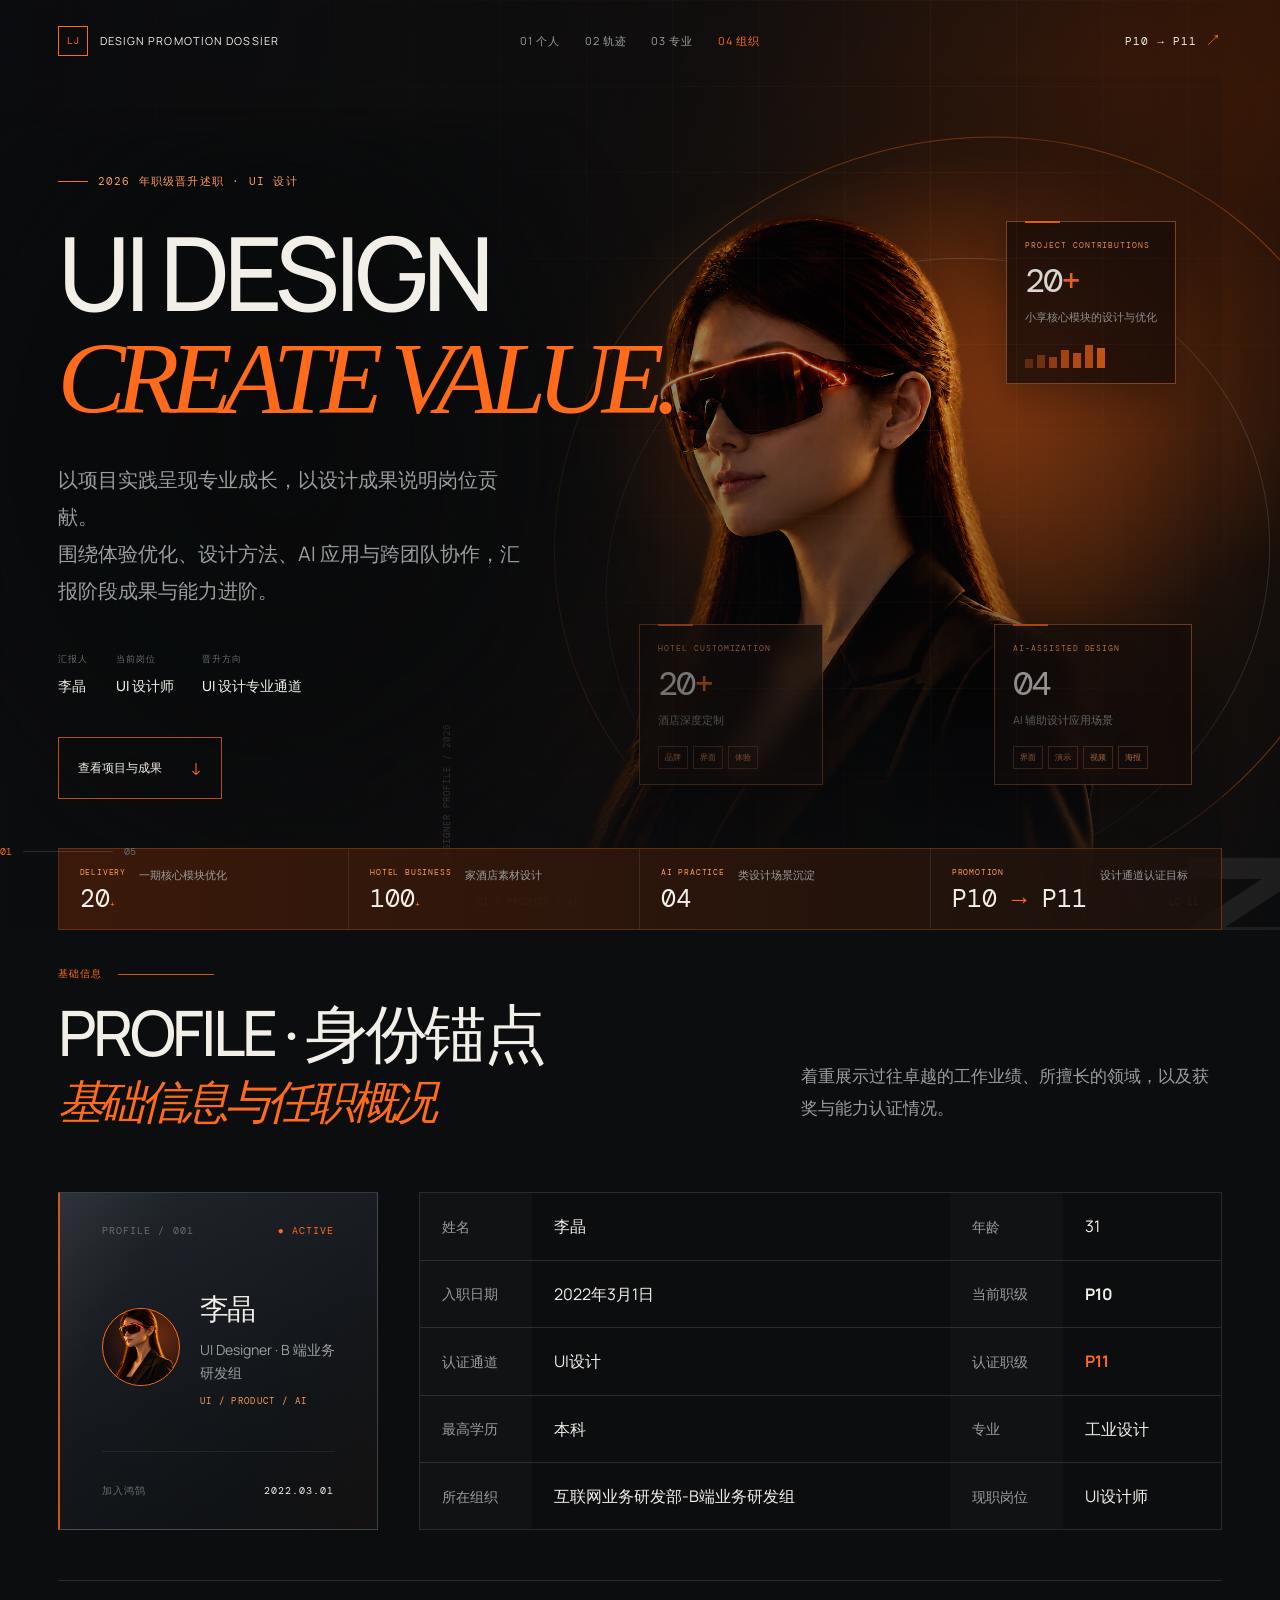
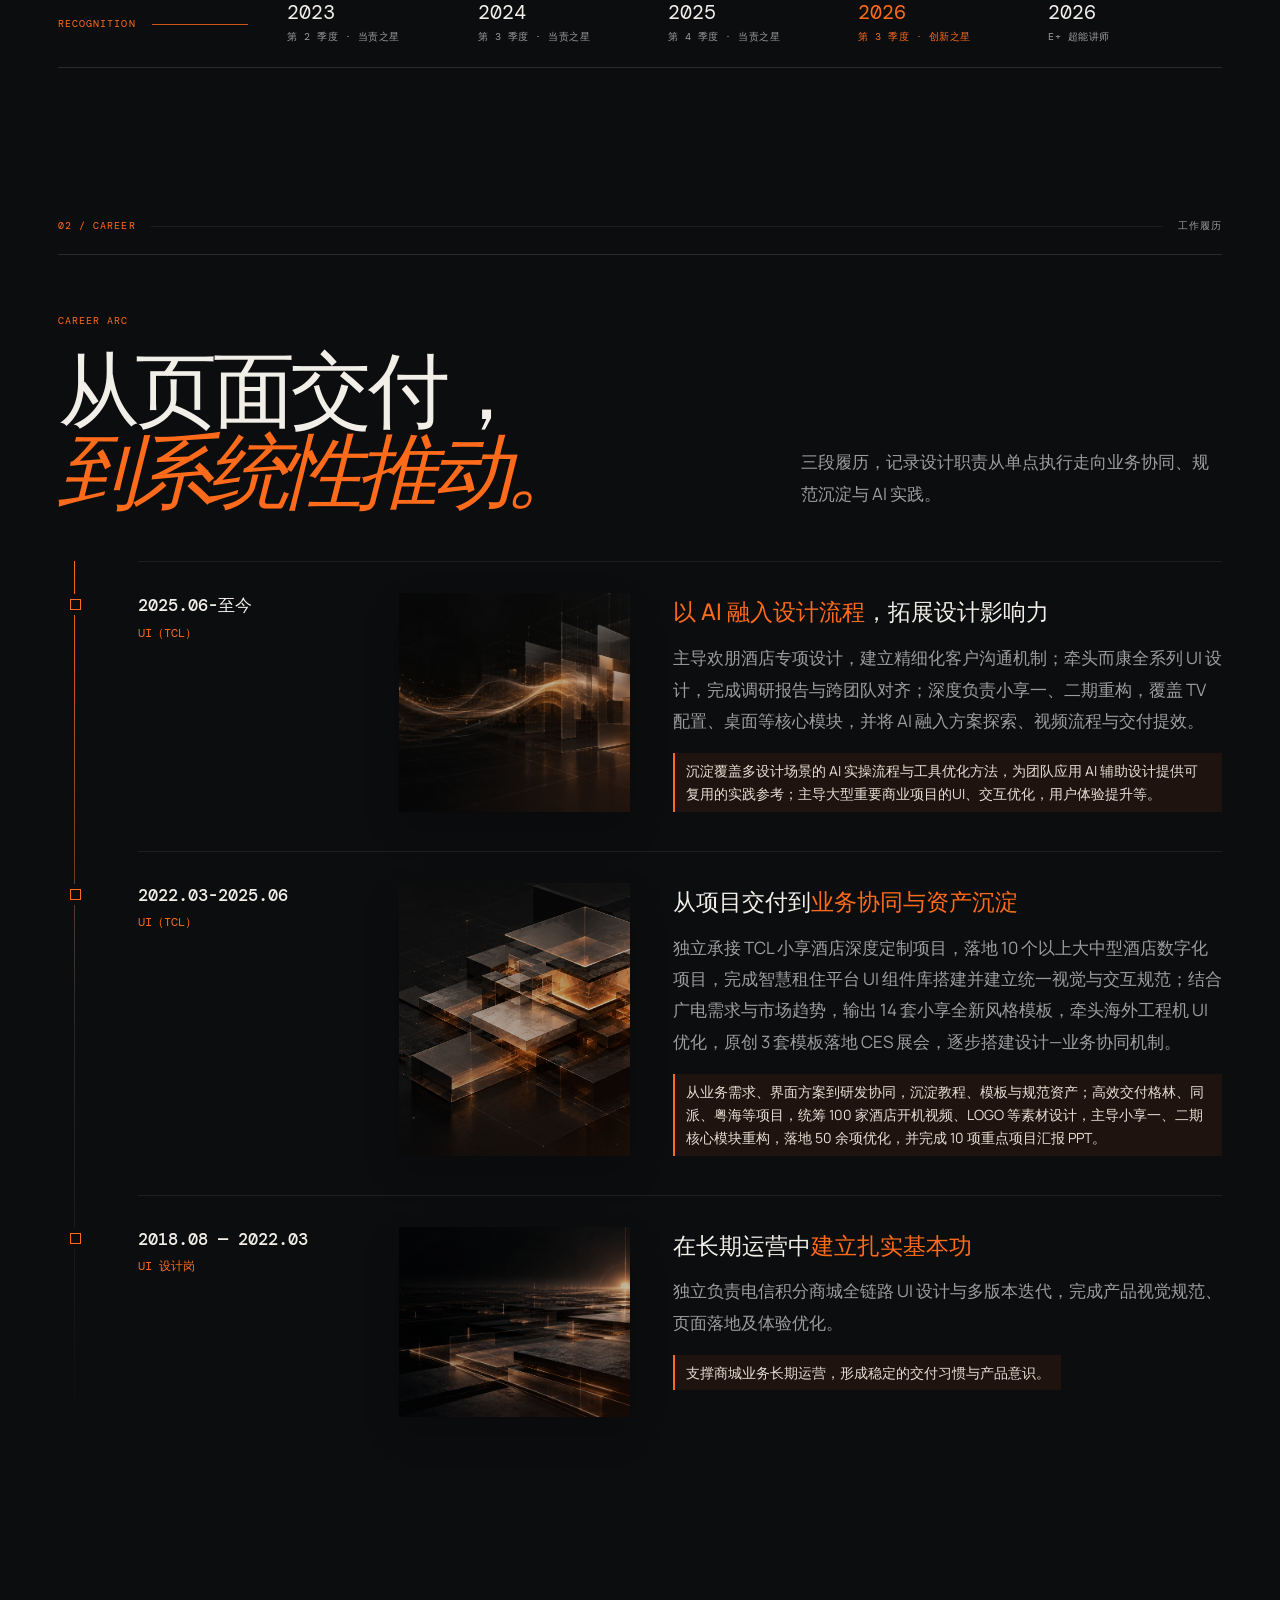
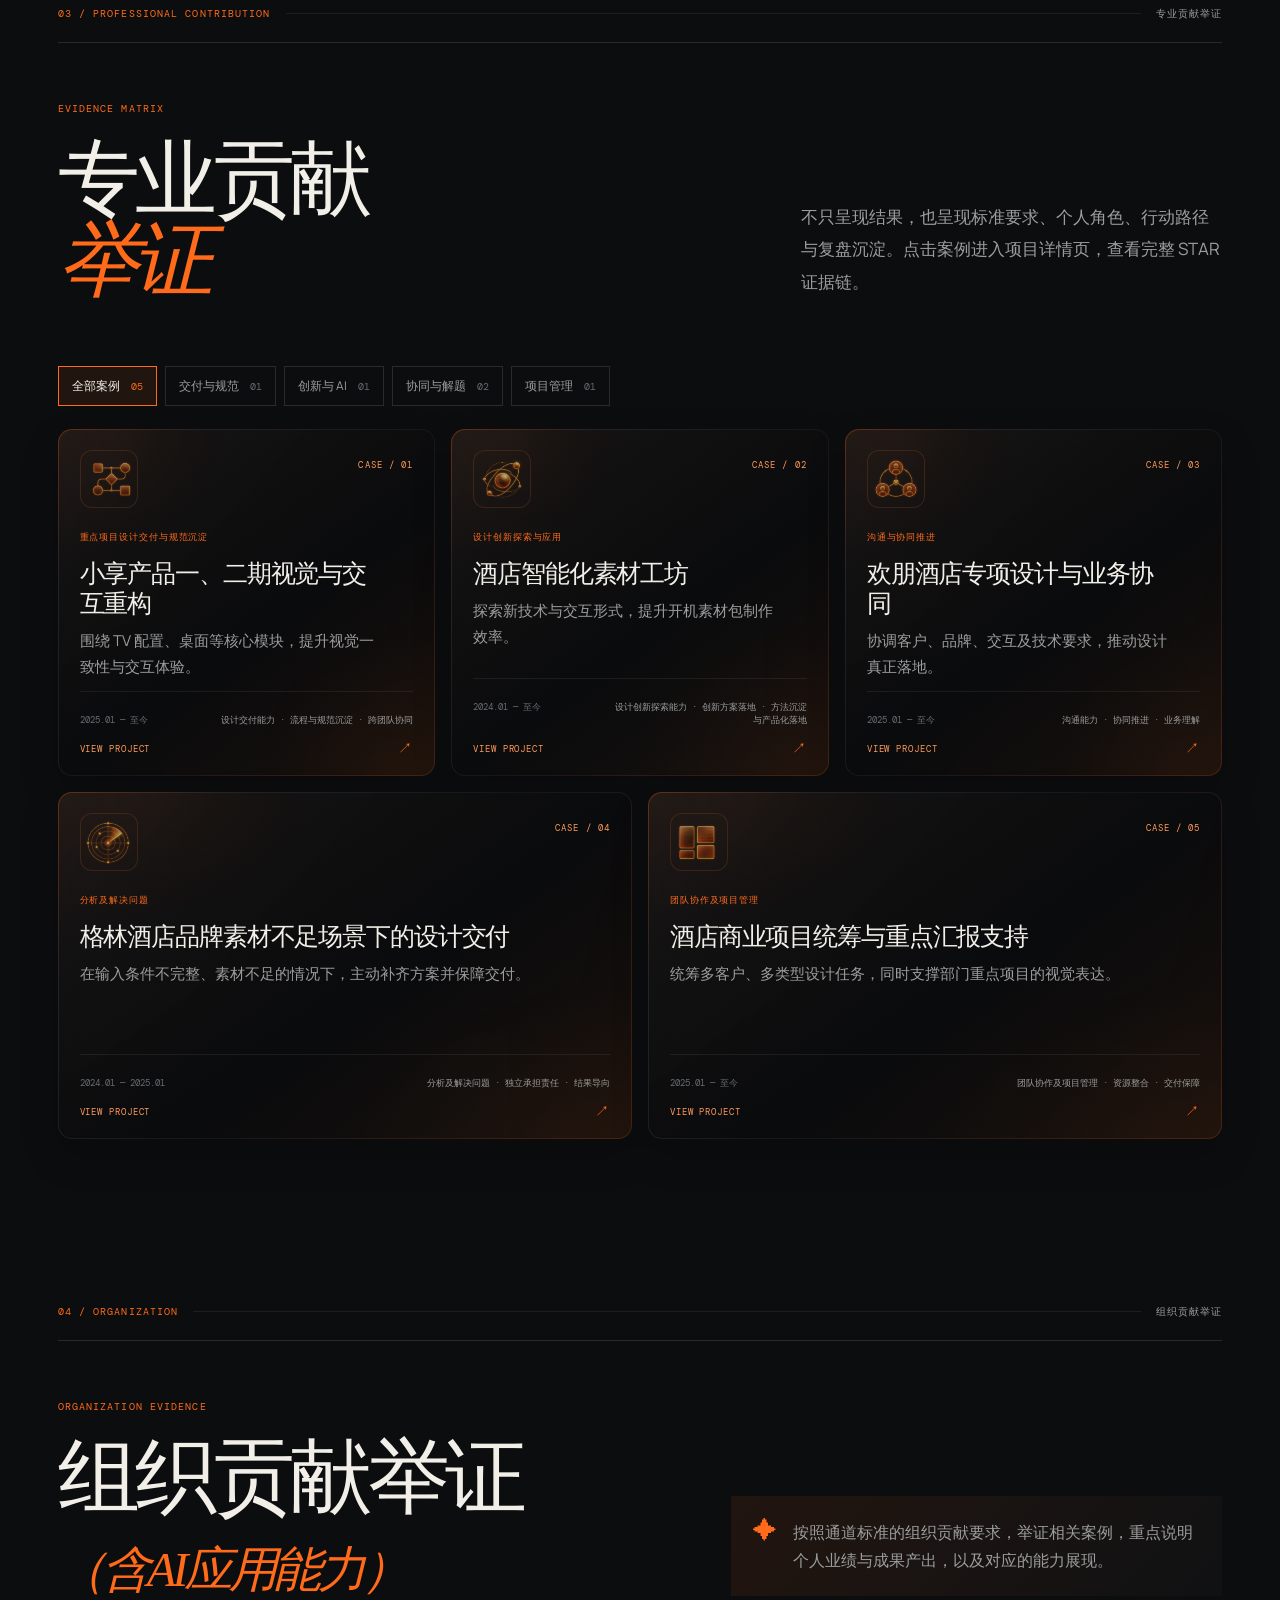
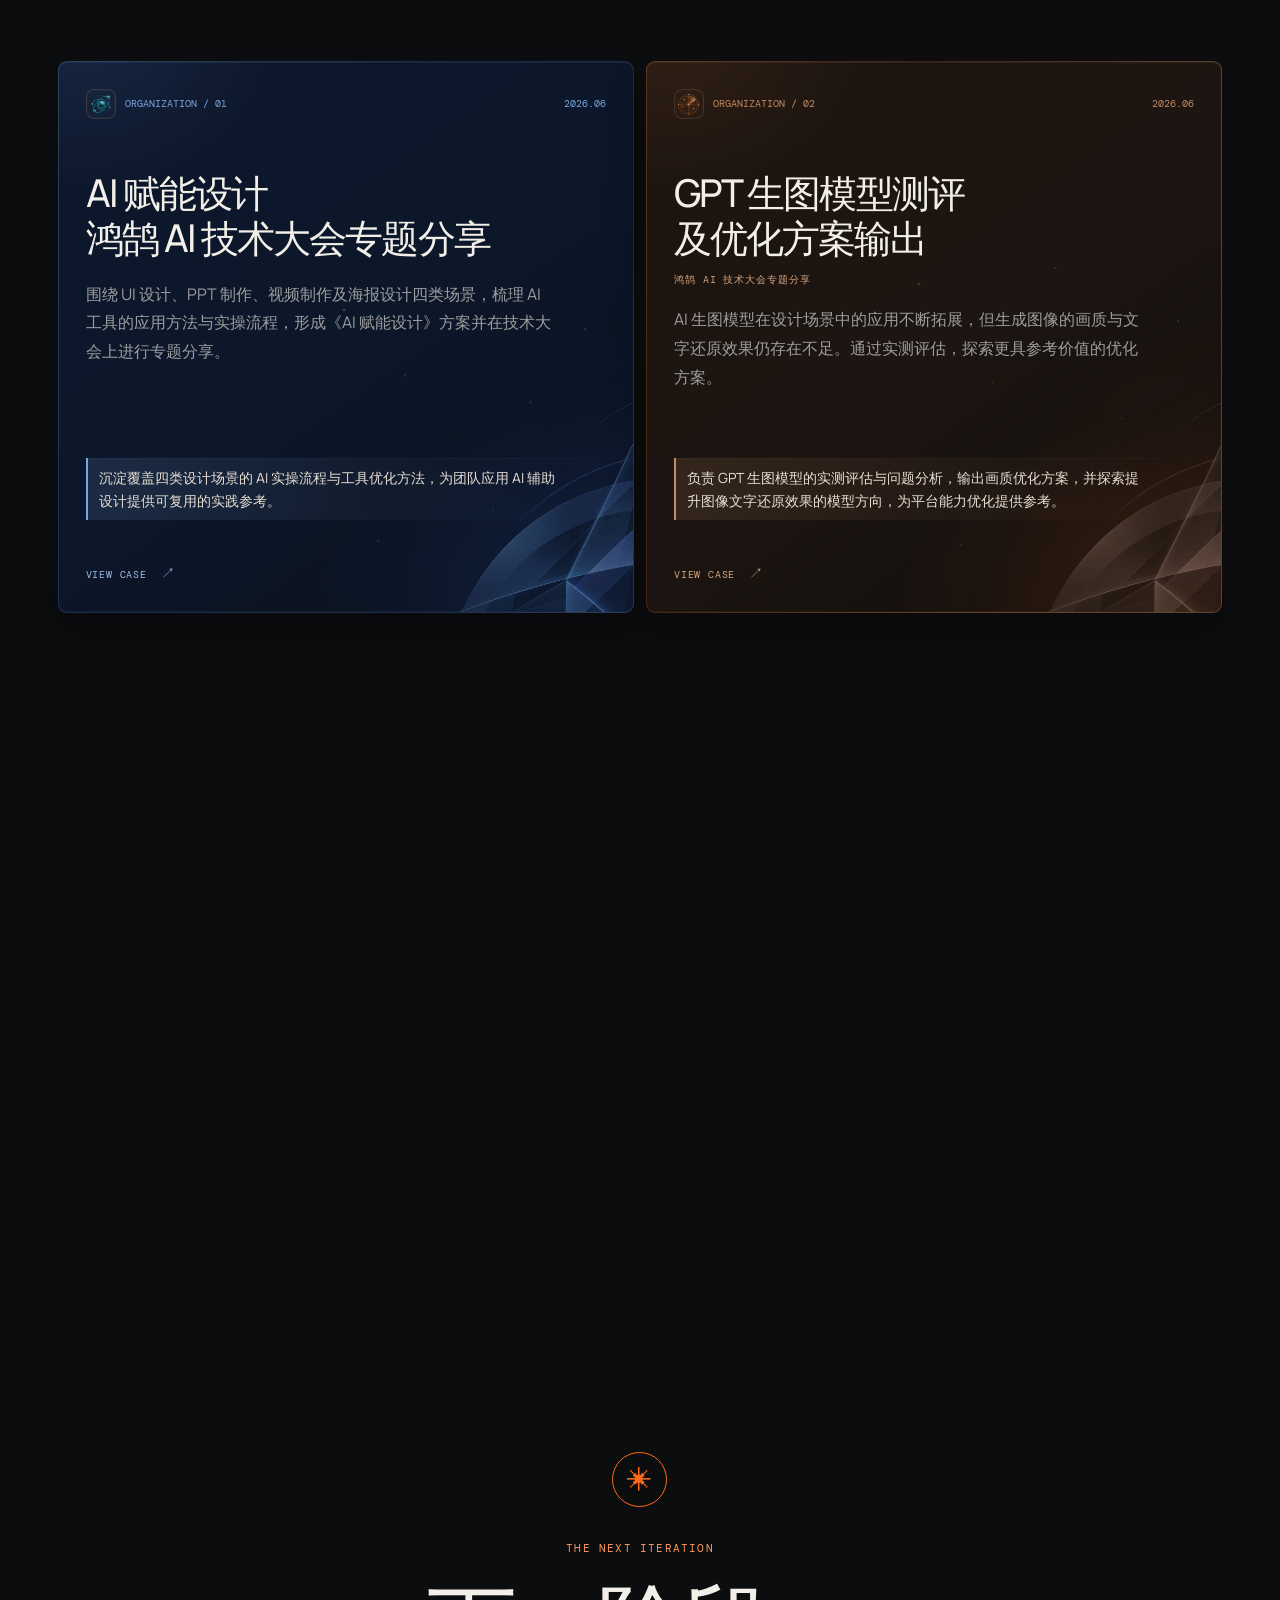
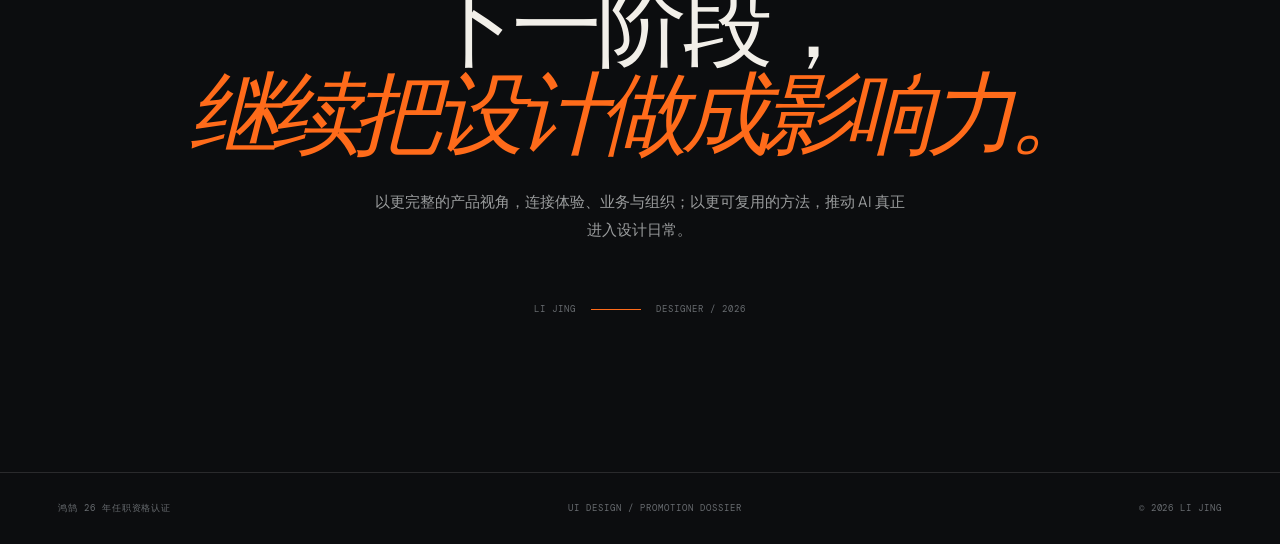
==== commit 477cadbc: "Remove thesis section from homepage" ====
--- a/index.html
+++ b/index.html
@@ -24,7 +24,7 @@
         <a href="#proof">03 专业</a>
         <a href="#org">04 组织</a>
       </nav>
-      <a class="header-tag" href="#statement">P10 → P11 <span>↗</span></a>
+      <a class="header-tag" href="#profile">P10 → P11 <span>↗</span></a>
     </header>
 
     <main id="top">
@@ -74,27 +74,6 @@
           <div><span>PROMOTION</span><strong>P10 <i>→</i> P11</strong><small>设计通道认证目标</small></div>
         </div>
         <div class="hero-index" aria-hidden="true"><span>01</span><i></i><span>05</span></div>
-      </section>
-
-      <section class="thesis section-shell reveal" id="statement" aria-labelledby="thesis-title">
-        <div class="section-kicker"><span>THE THESIS</span><i></i><span>01 / 05</span></div>
-        <div class="thesis-grid">
-          <div>
-            <p class="display-label">晋升主张</p>
-            <h2 id="thesis-title">以专业设计<br /><em>创造实际<br />价值。</em></h2>
-          </div>
-          <div class="thesis-copy">
-            <p>围绕任职资格要求，以真实项目呈现职责承担、设计实践与成果贡献，重点说明：解决了什么问题、如何推动落地，以及沉淀了哪些可复用的设计方法与资产。</p>
-            <div class="principle-list">
-              <div><span>01</span><strong>成果贡献</strong><small>展示体验优化、项目交付与设计资产沉淀。</small></div>
-              <div><span>02</span><strong>设计闭环</strong><small>呈现从需求分析、方案设计到落地验证的全过程。</small></div>
-              <div><span>03</span><strong>AI 应用</strong><small>将工具探索融入设计流程，沉淀可复用的方法。</small></div>
-            </div>
-          </div>
-        </div>
-        <div class="signal-row">
-          <span>REPORT STATUS</span><b>READY FOR REVIEW</b><i></i><span>LAST UPDATED · 2026.10</span>
-        </div>
       </section>
 
       <section class="profile-section section-shell" id="profile" aria-labelledby="profile-title">
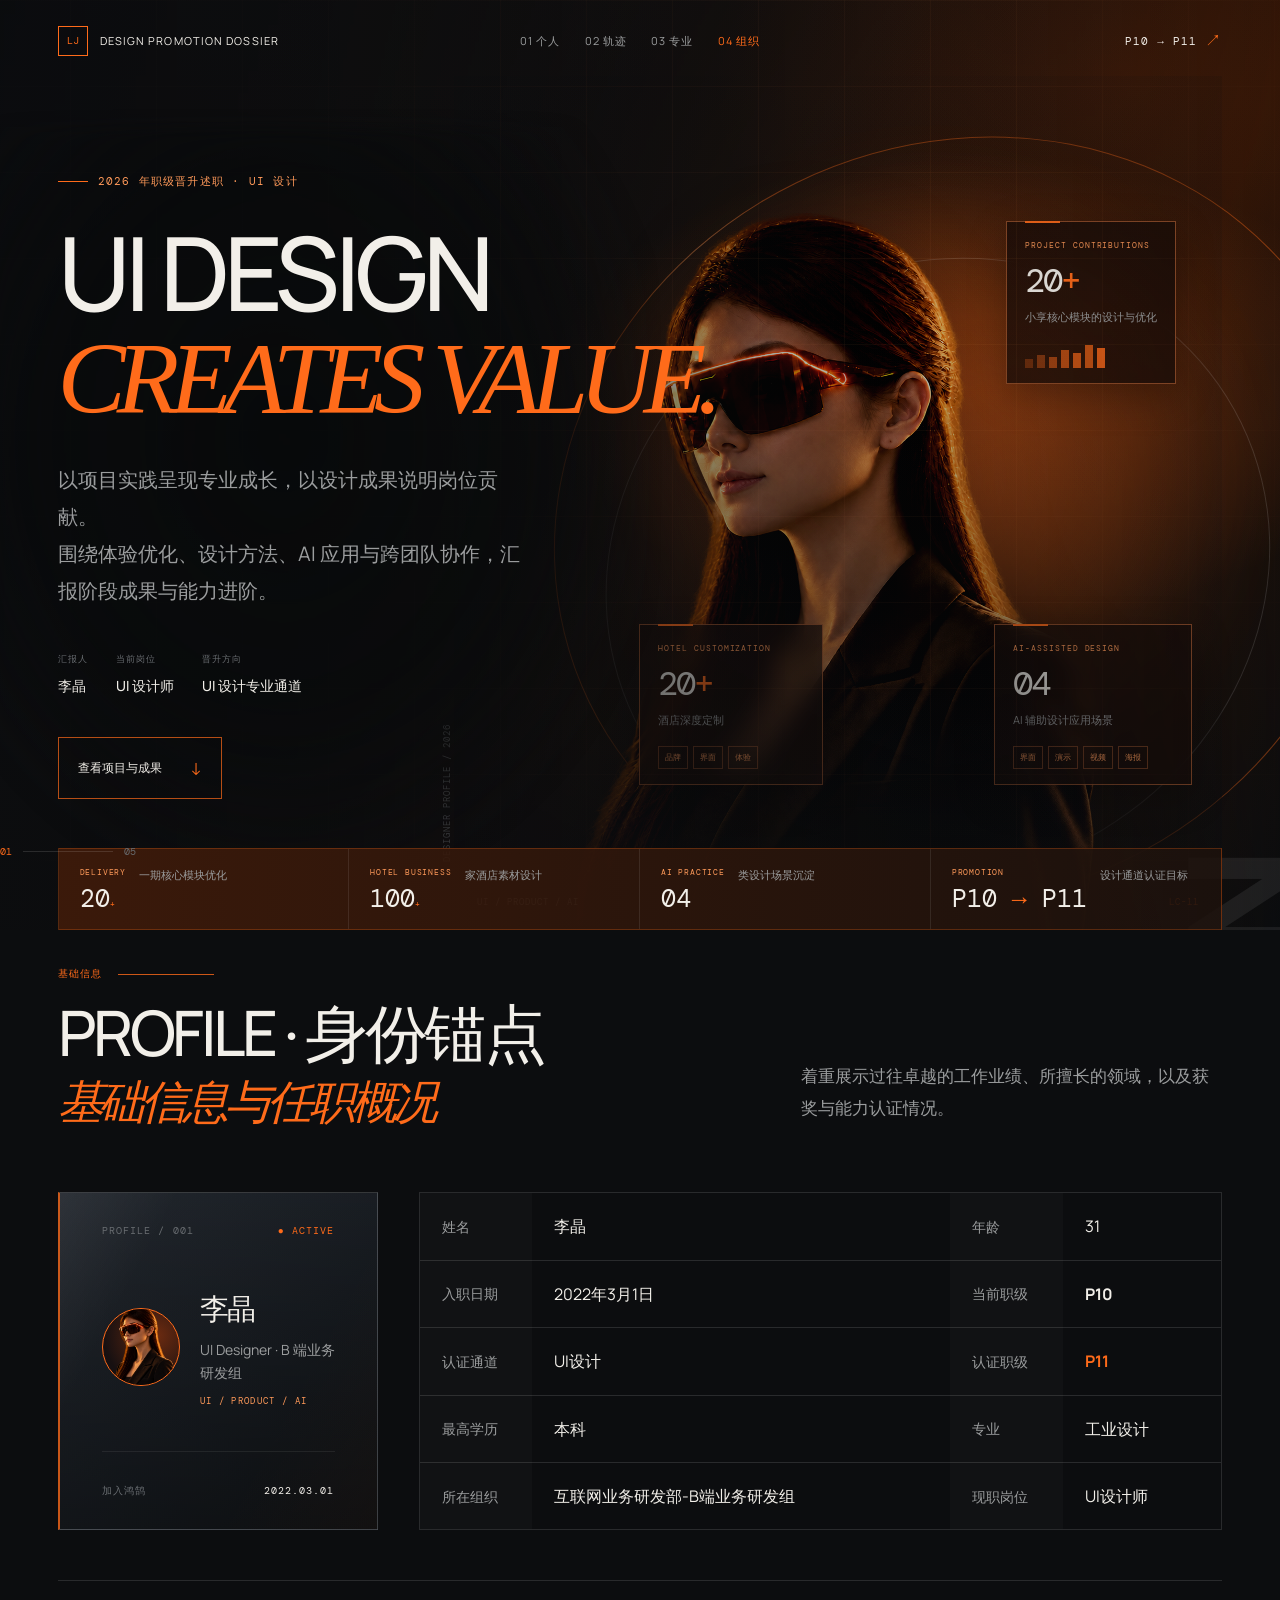
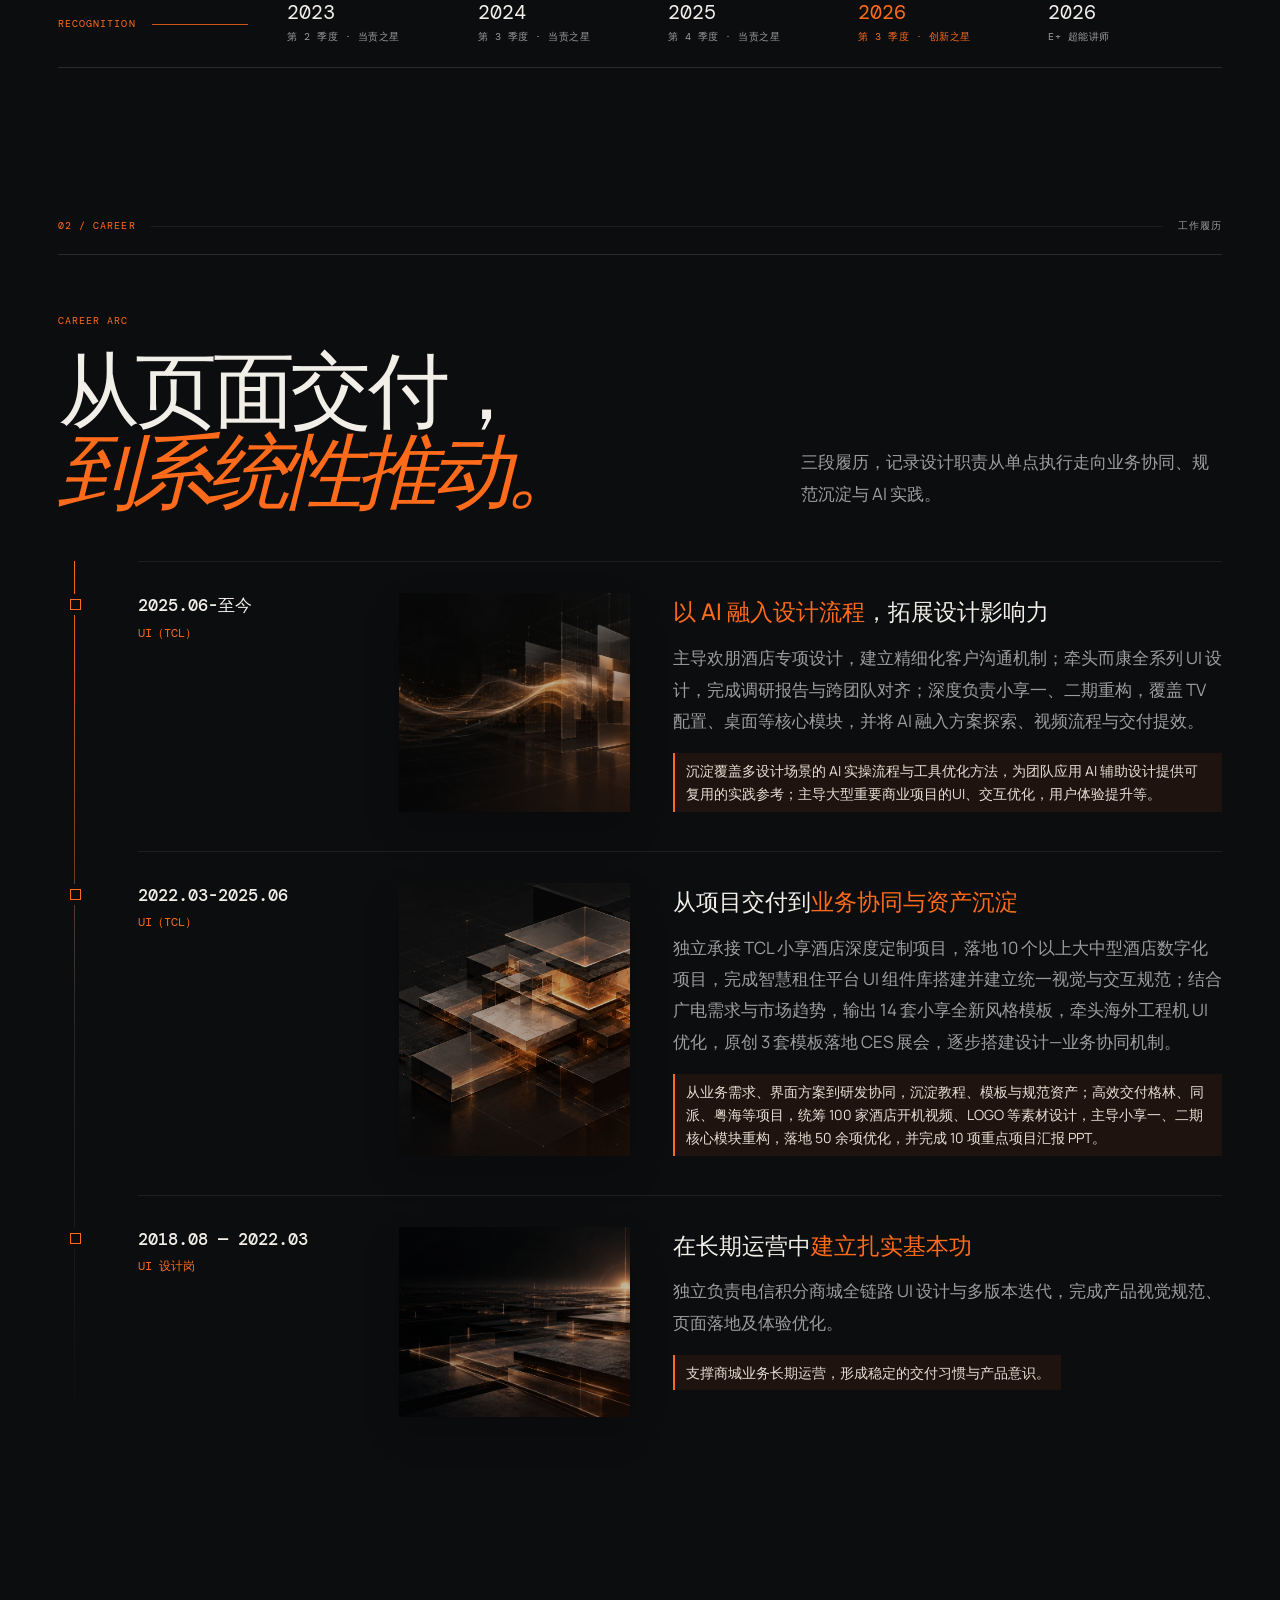
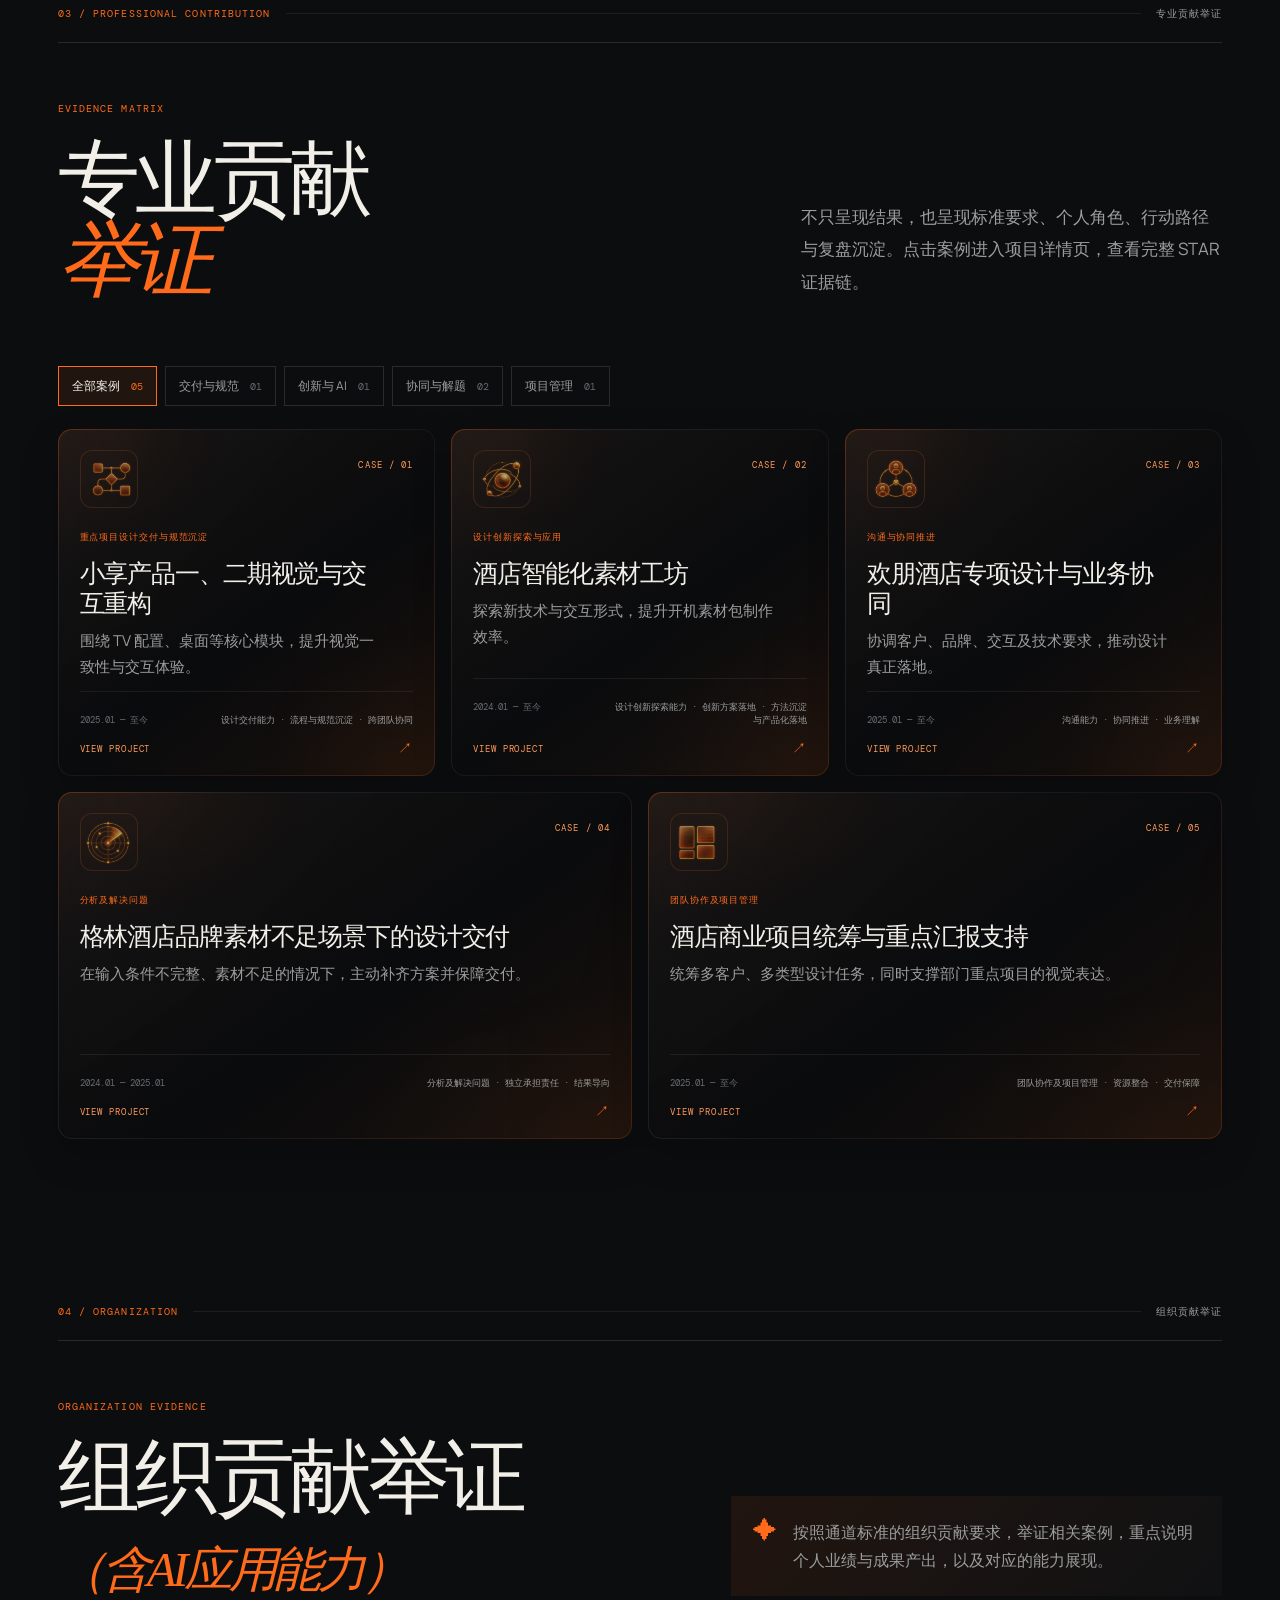
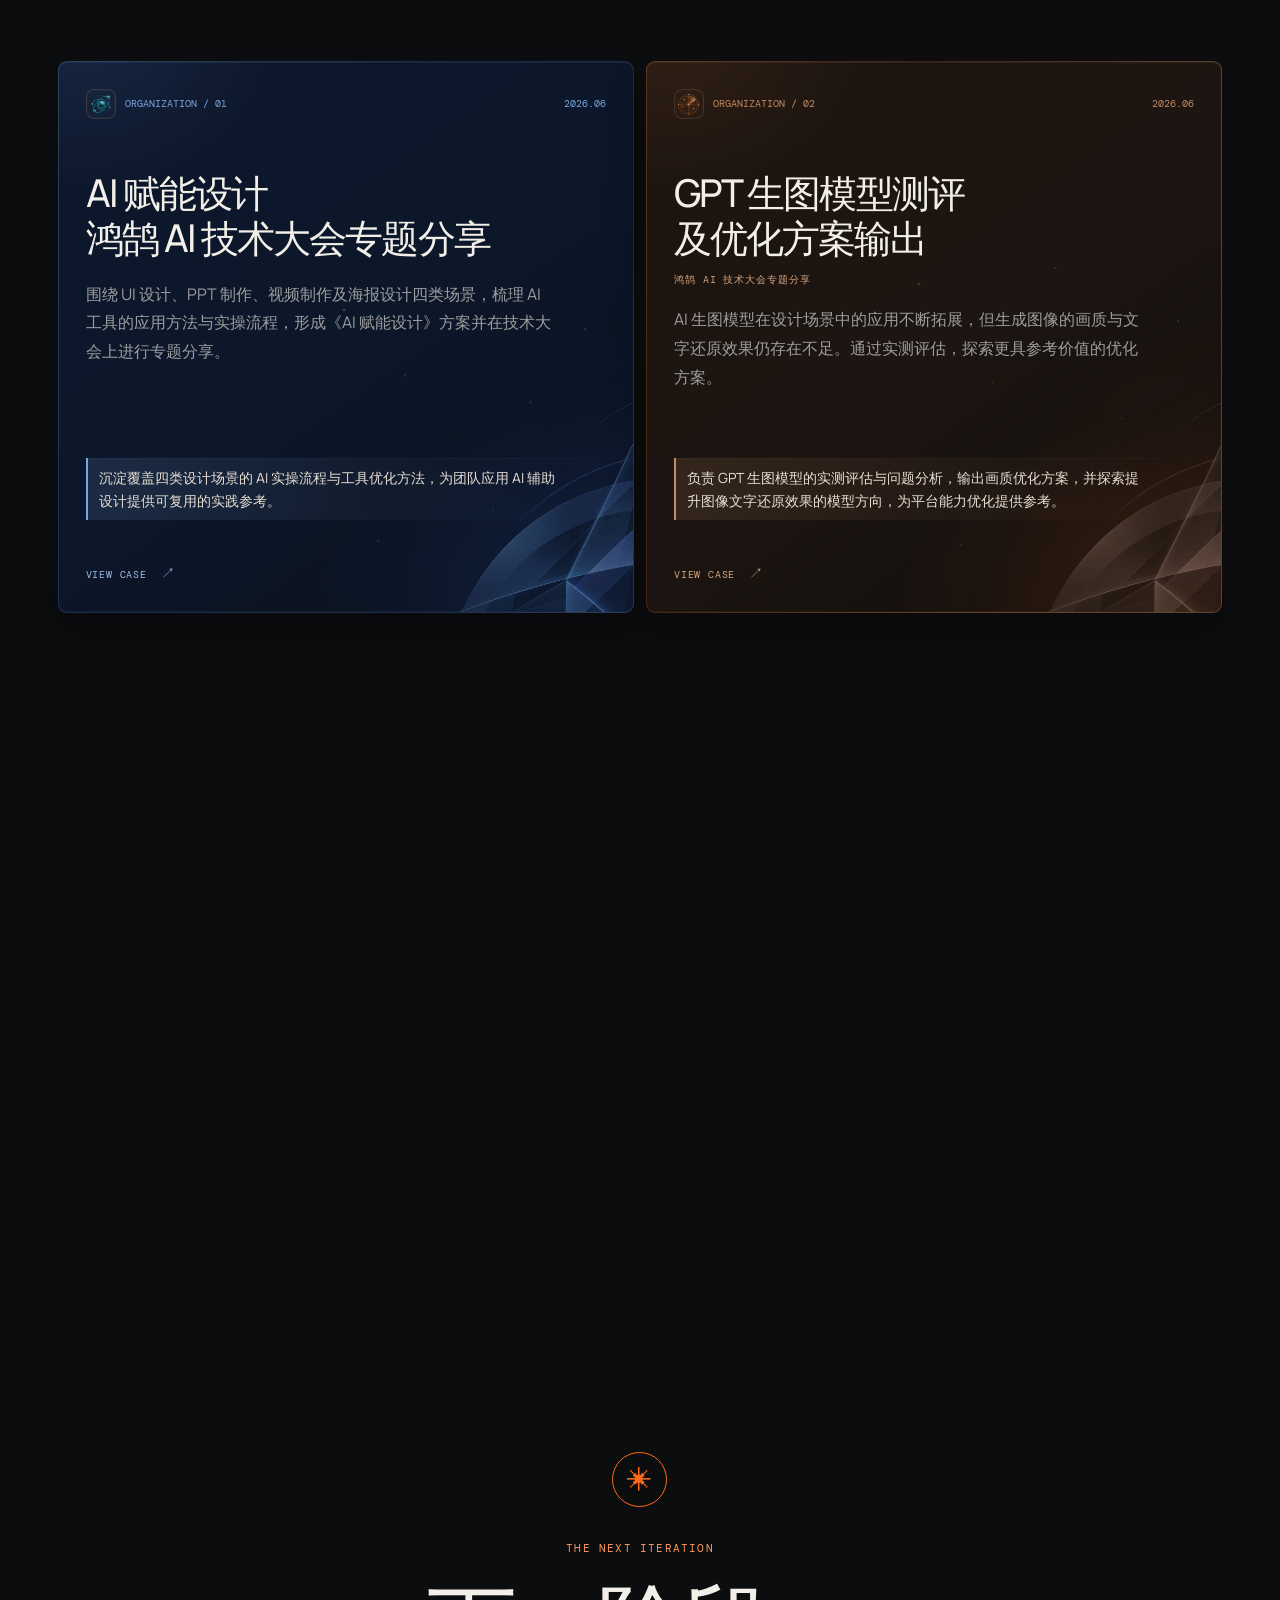
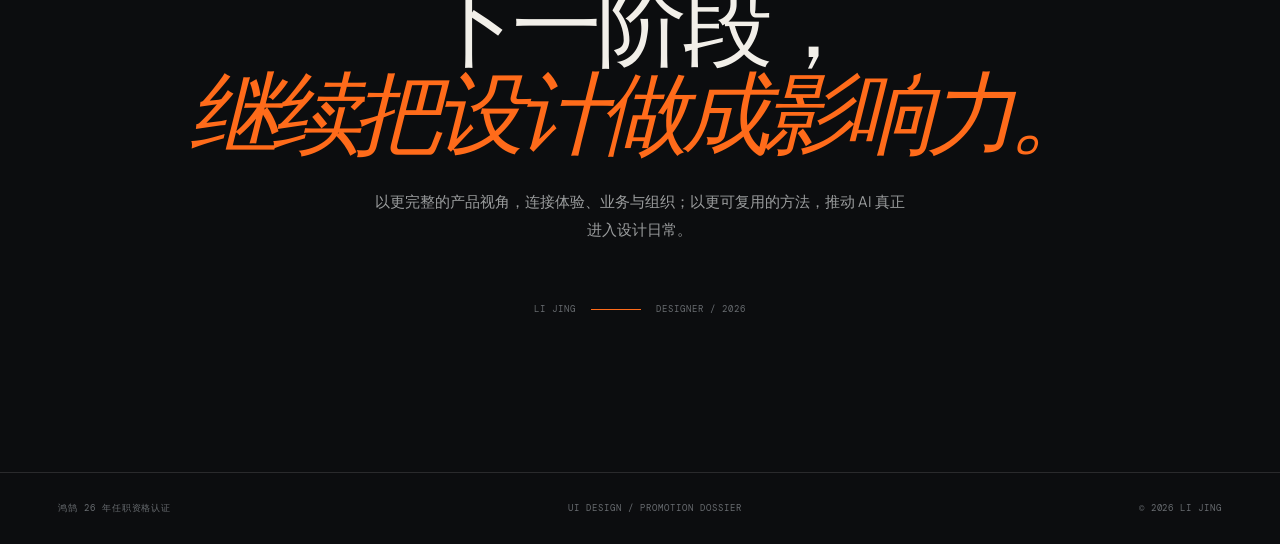
==== commit 4741c9a5: "Correct homepage headline grammar" ====
--- a/index.html
+++ b/index.html
@@ -31,7 +31,7 @@
       <section class="hero section-shell" aria-labelledby="hero-title">
         <div class="hero-copy reveal">
           <p class="eyebrow"><span class="eyebrow-line"></span> 2026 年职级晋升述职 · UI 设计</p>
-          <h1 id="hero-title">UI DESIGN<br /><em>CREATE VALUE.</em></h1>
+          <h1 id="hero-title">UI DESIGN<br /><em>CREATES VALUE.</em></h1>
           <p class="hero-lede">以项目实践呈现专业成长，以设计成果说明岗位贡献。<br />围绕体验优化、设计方法、AI 应用与跨团队协作，汇报阶段成果与能力进阶。</p>
           <div class="hero-meta">
             <div><span>汇报人</span><strong>李晶</strong></div>
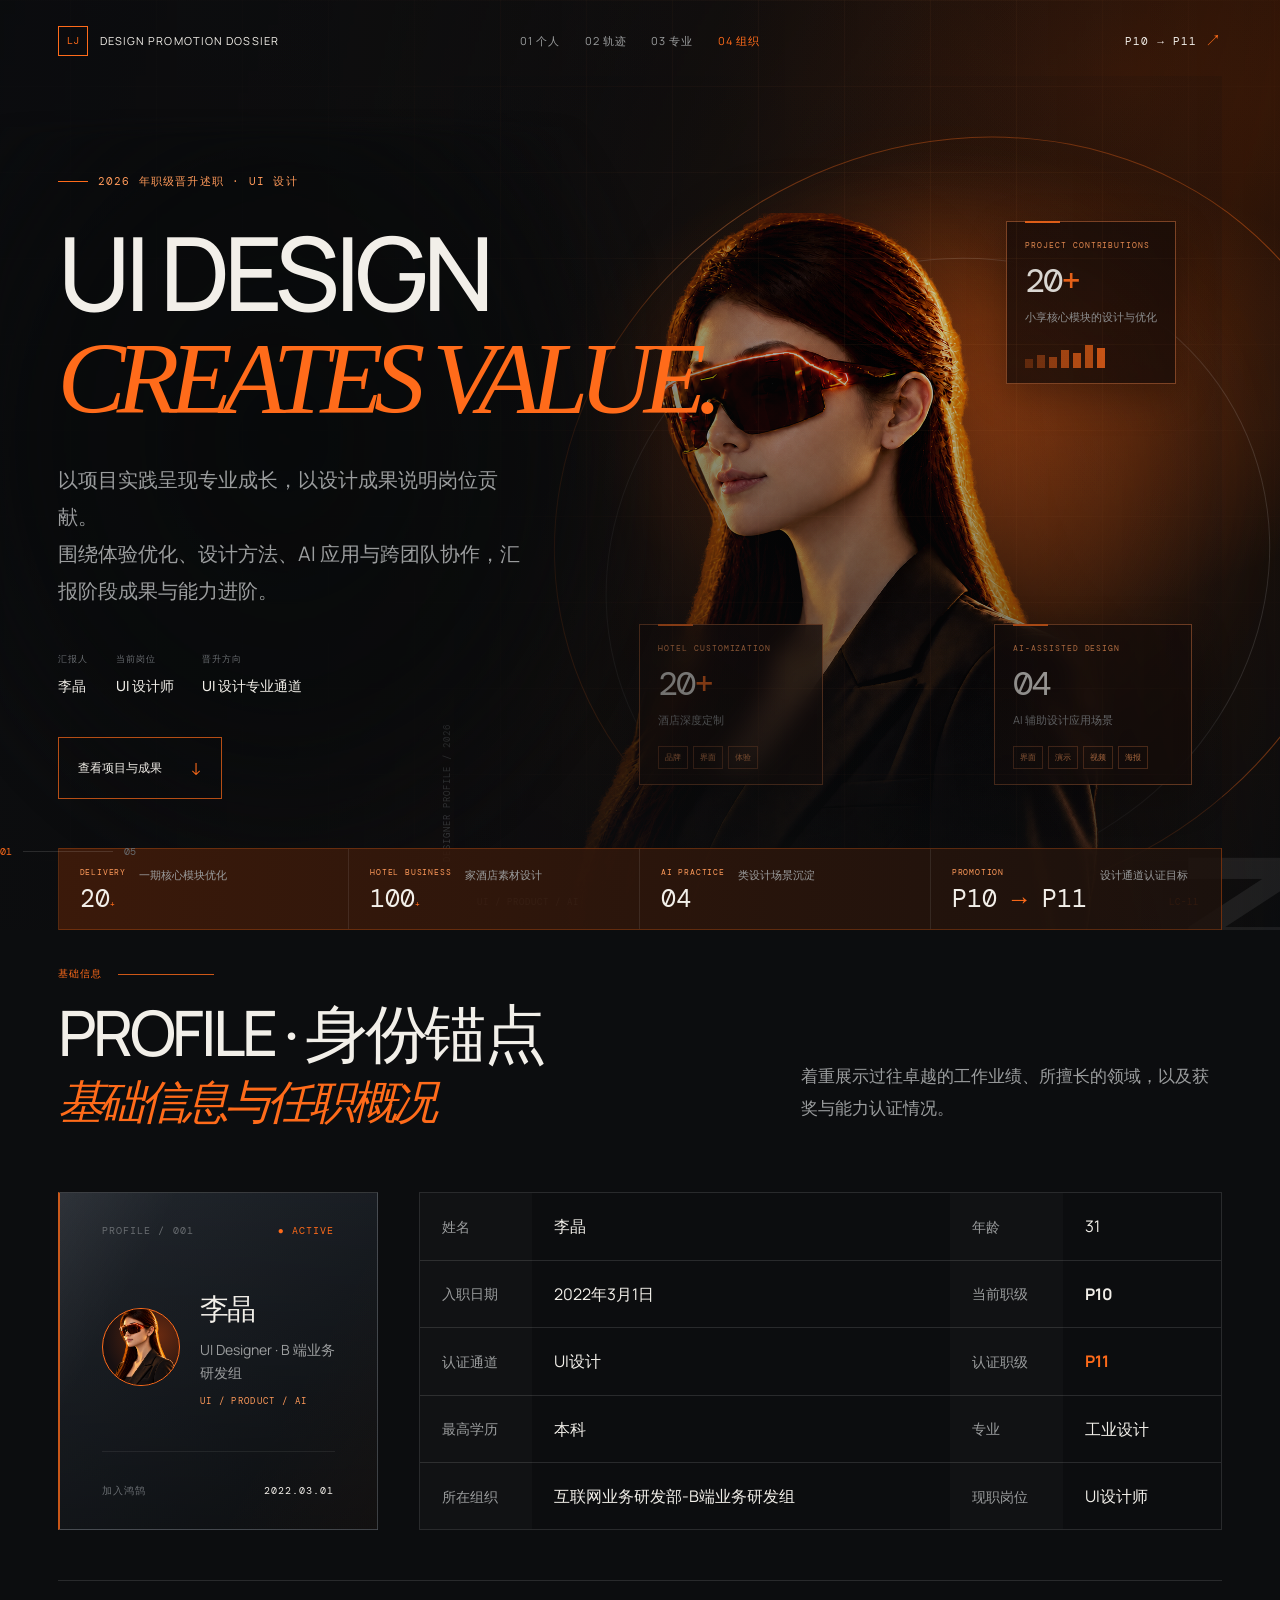
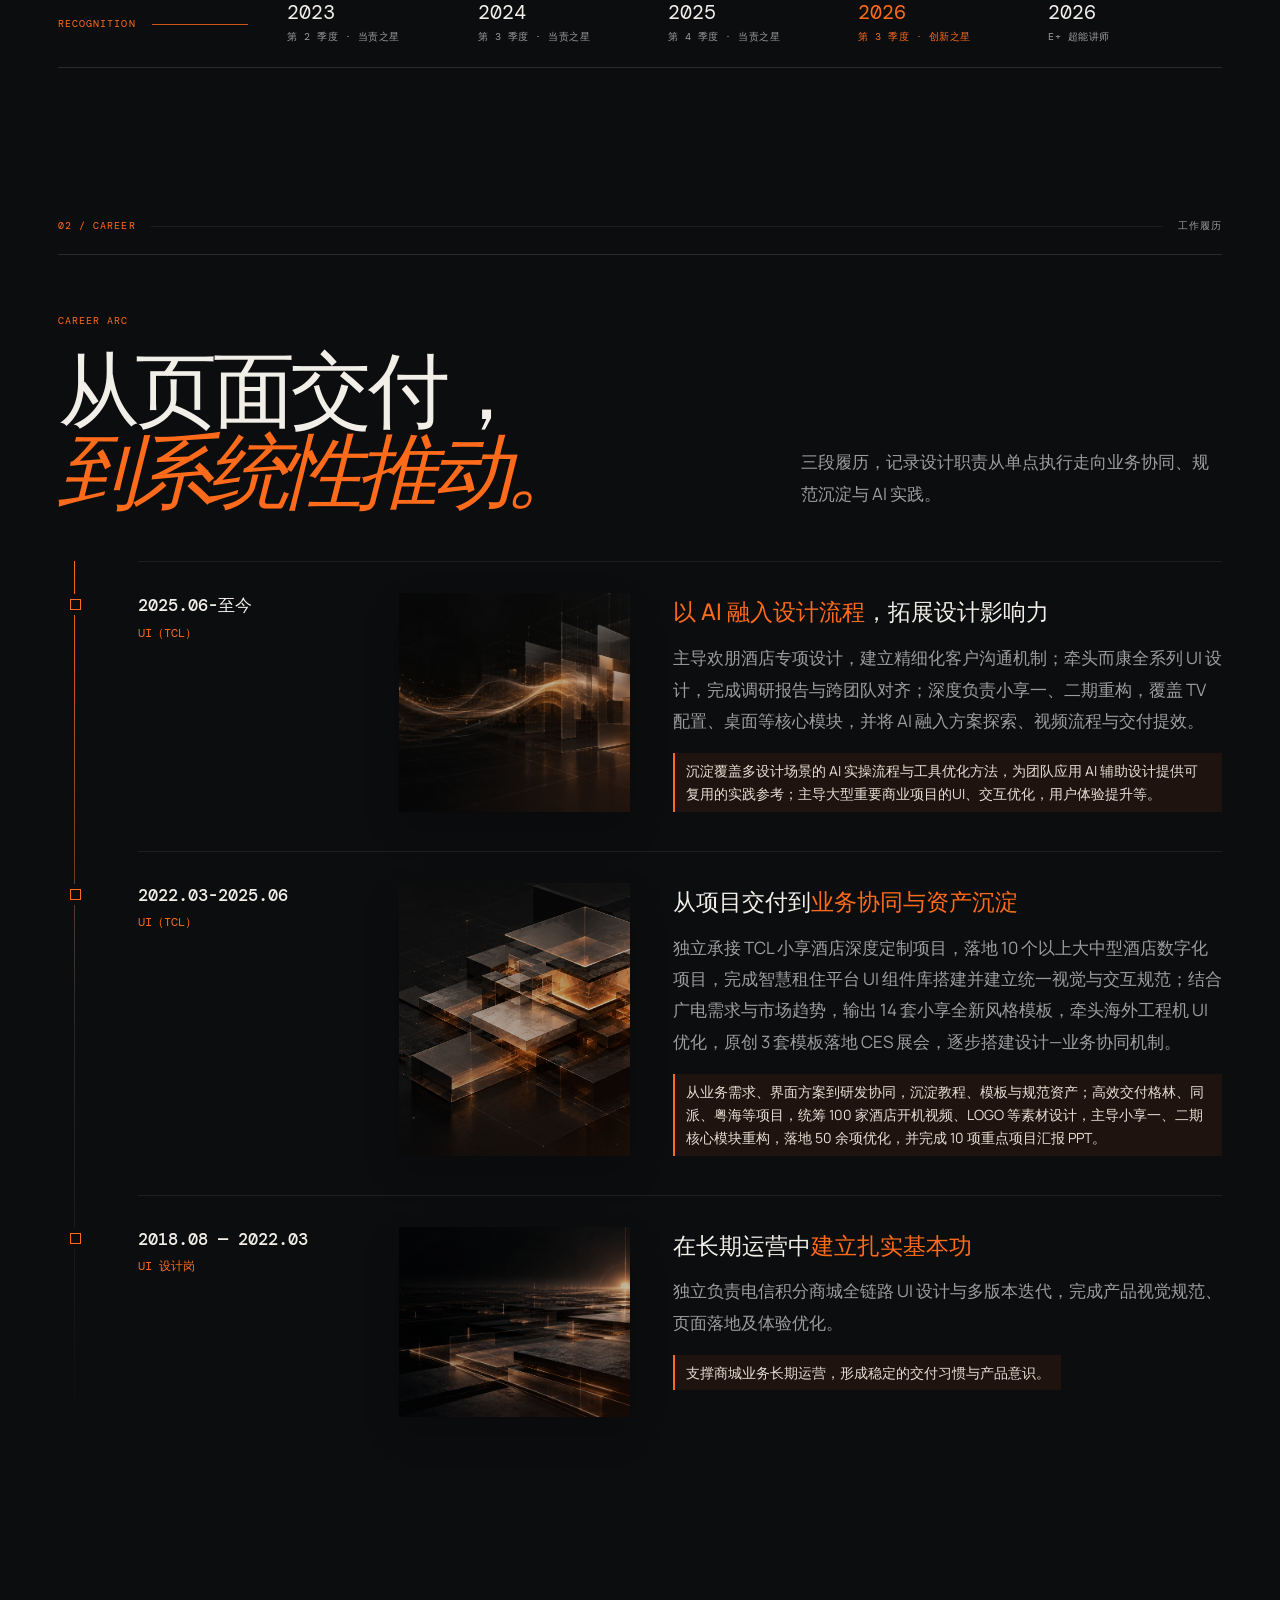
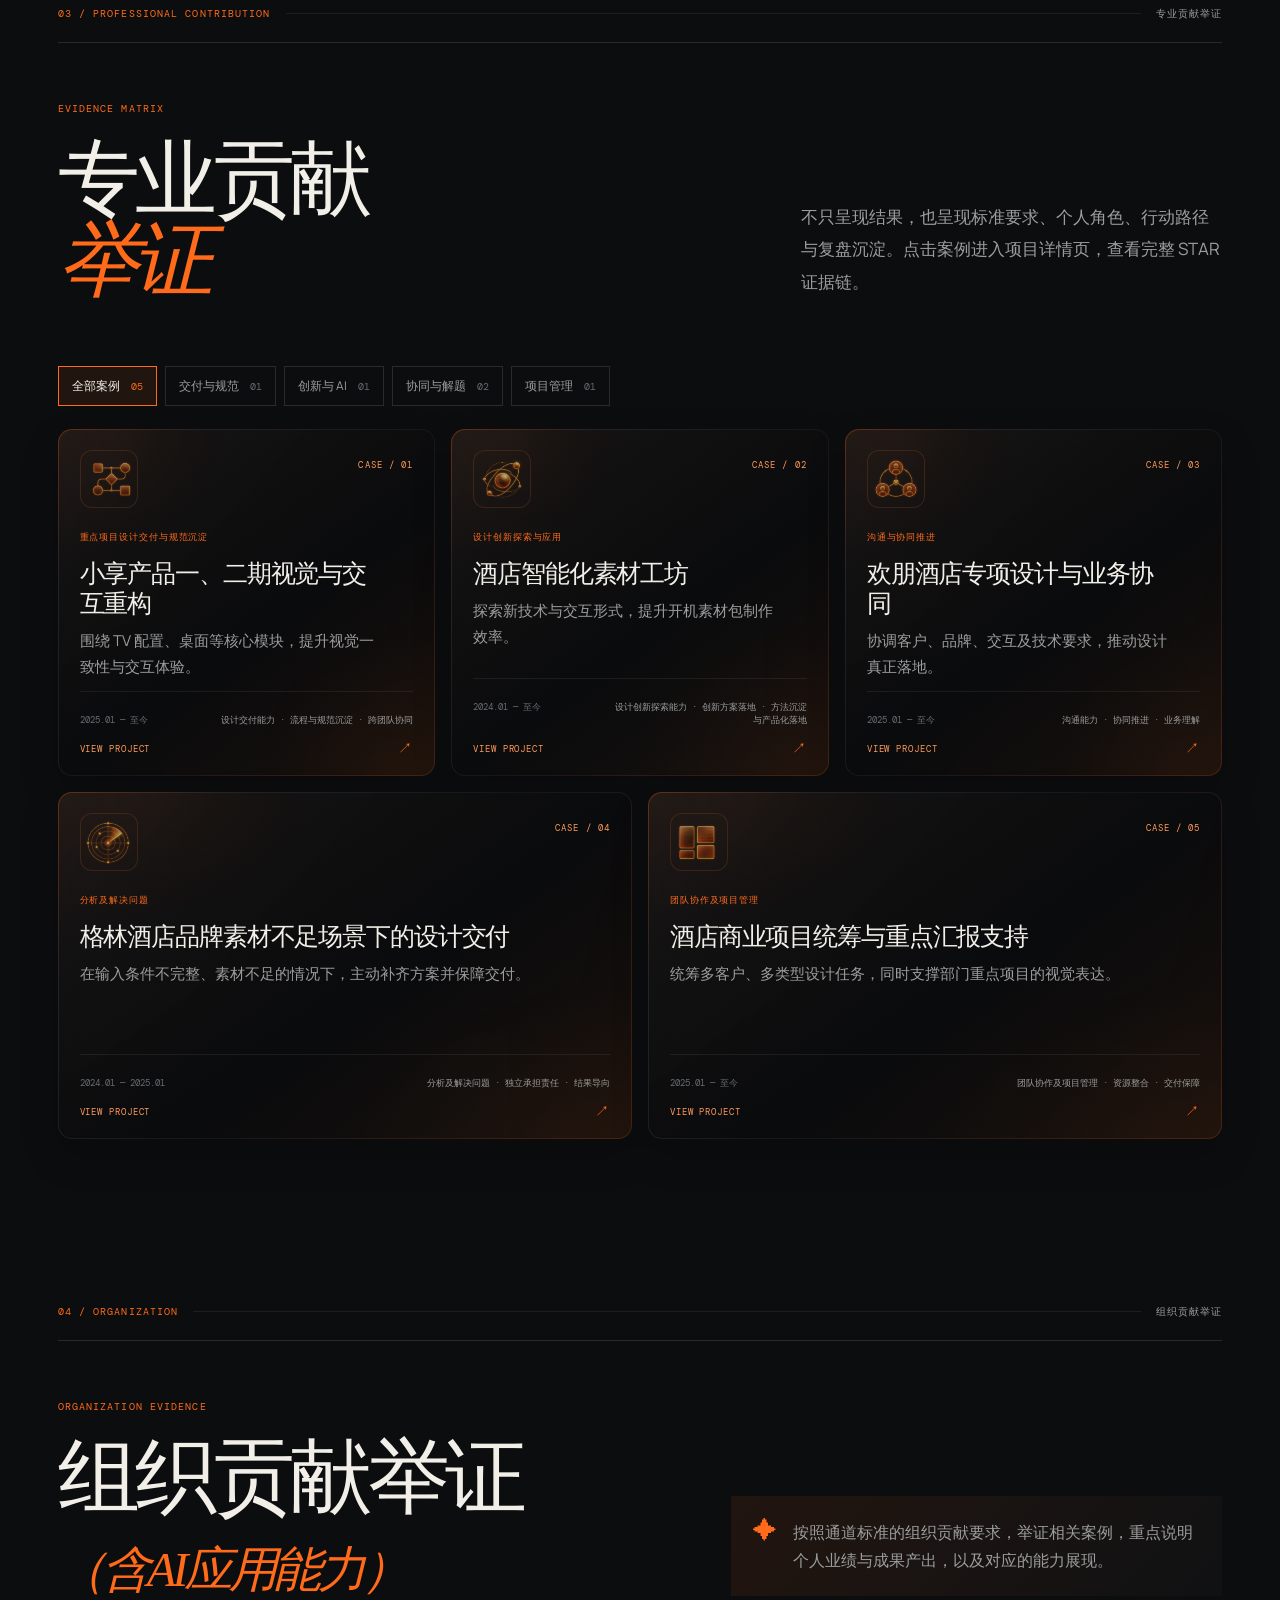
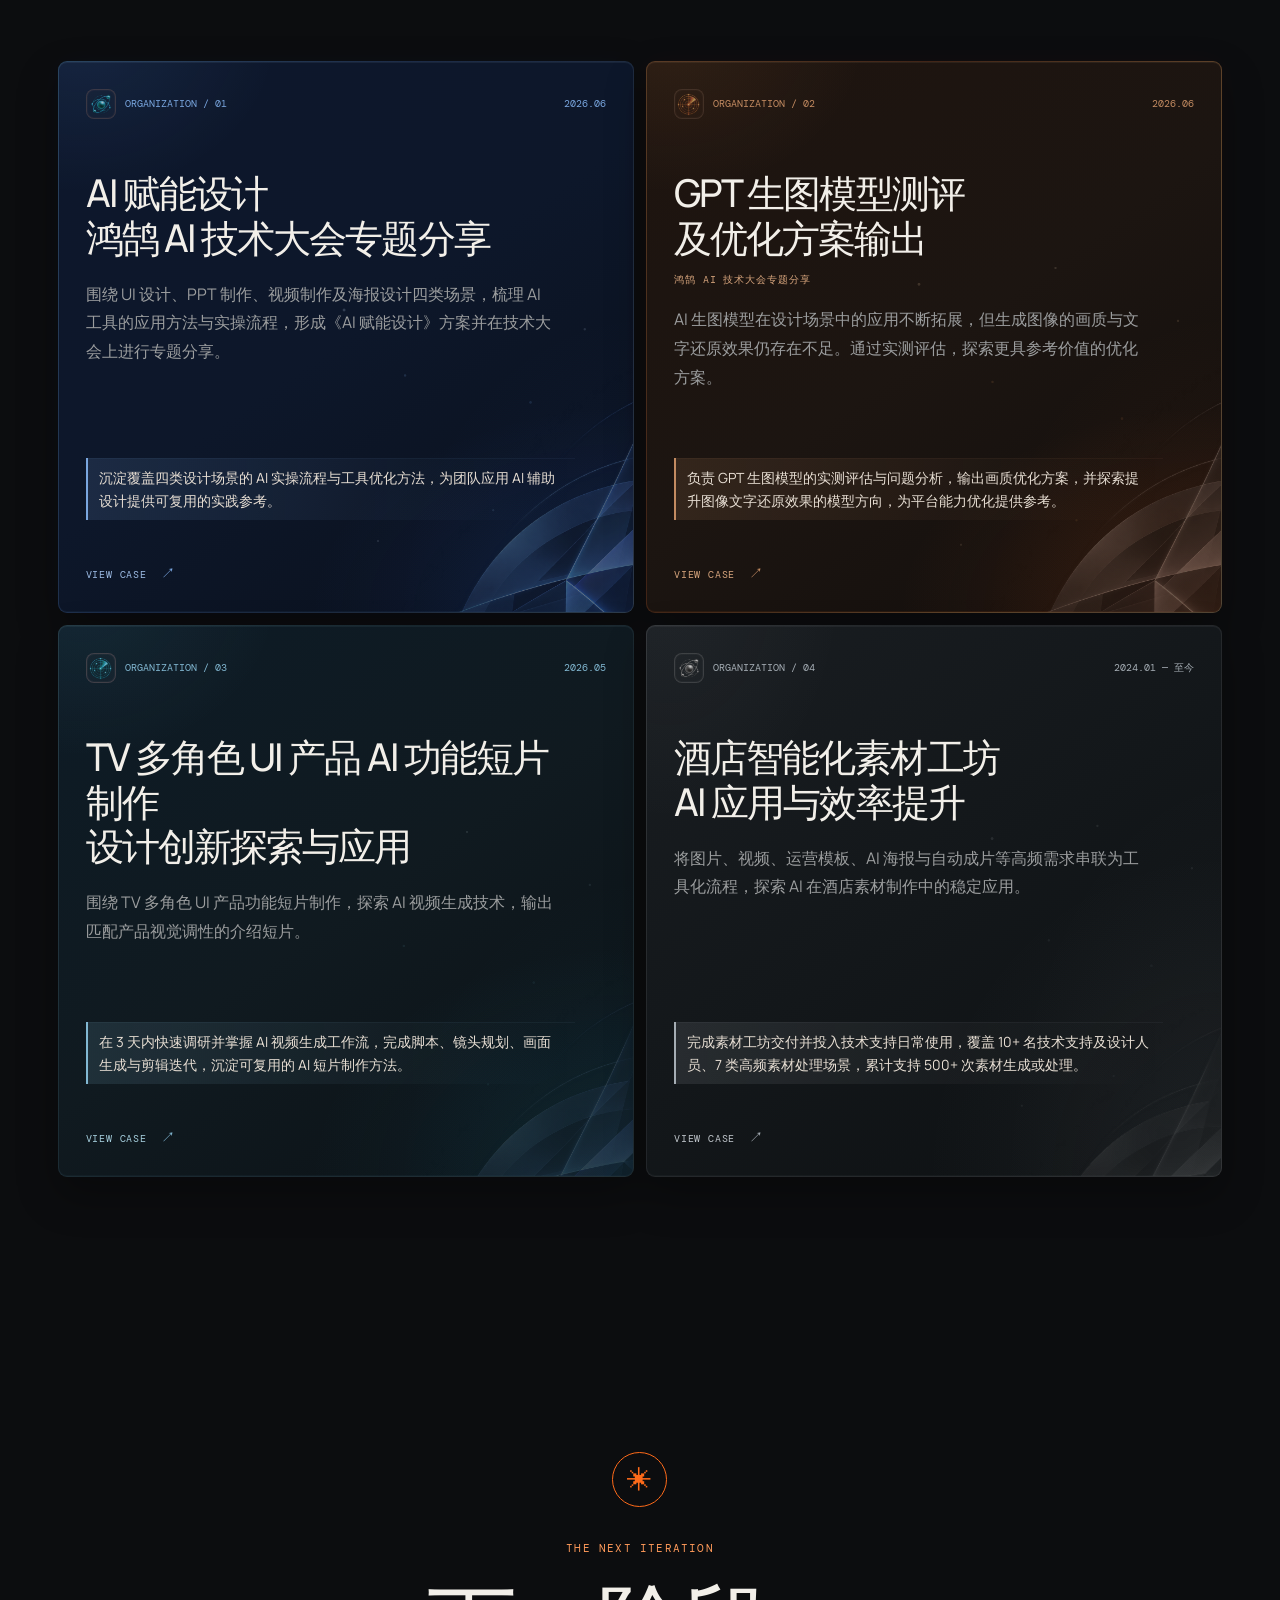
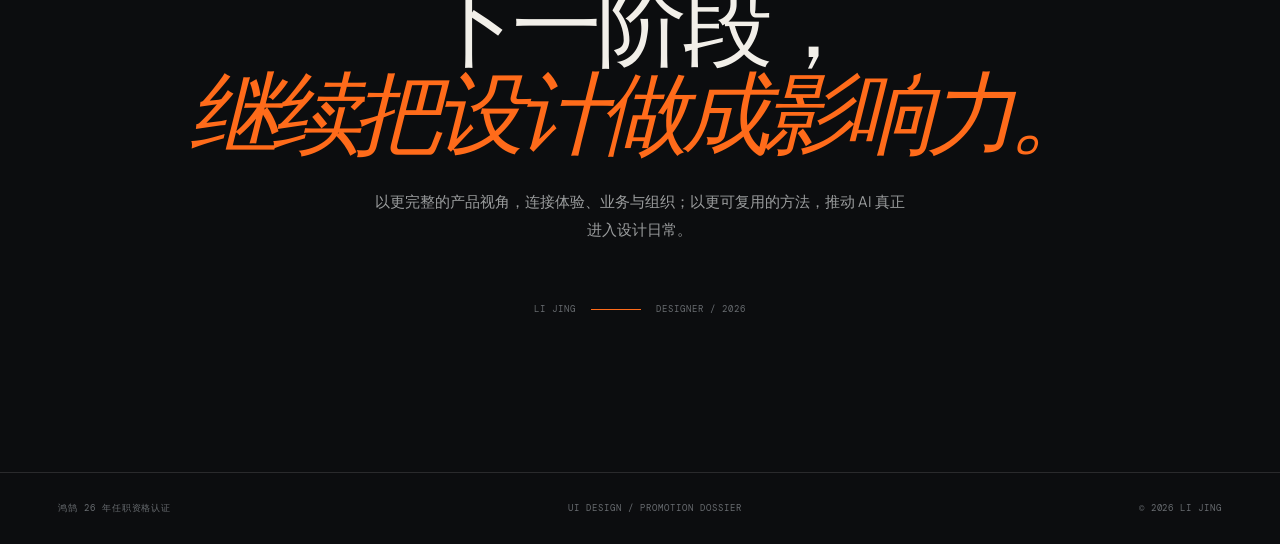
==== commit 10fb74c1: "Refine profile portrait and add workshop feedback" ====
--- a/index.html
+++ b/index.html
@@ -44,7 +44,7 @@
           <div class="portrait-orbit orbit-one"></div>
           <div class="portrait-orbit orbit-two"></div>
           <figure>
-            <img src="./assets/profile-cutout-lowkey-v2.png" alt="李晶低调琥珀光未来商务风格透明背景肖像" />
+            <img src="./assets/profile-cutout-lowkey-v3.png" alt="李晶低调琥珀光未来商务风格透明背景肖像" />
             <figcaption><span>UI / PRODUCT / AI</span><b>LC-11</b></figcaption>
           </figure>
           <div class="hero-hud hud-primary" aria-label="项目贡献摘要">
@@ -86,7 +86,7 @@
           <div class="profile-card">
             <div class="profile-card-top"><span>PROFILE / 001</span><span class="live-dot">● ACTIVE</span></div>
             <div class="profile-card-main">
-              <div class="avatar-small"><img src="./assets/profile-cutout-lowkey-v2.png" alt="李晶低调琥珀光风格头像" /></div>
+              <div class="avatar-small"><img src="./assets/profile-cutout-lowkey-v3.png" alt="李晶低调琥珀光风格头像" /></div>
               <div><h3>李晶</h3><p>UI Designer · B 端业务研发组</p><small>UI / PRODUCT / AI</small></div>
             </div>
             <div class="profile-card-divider"></div>
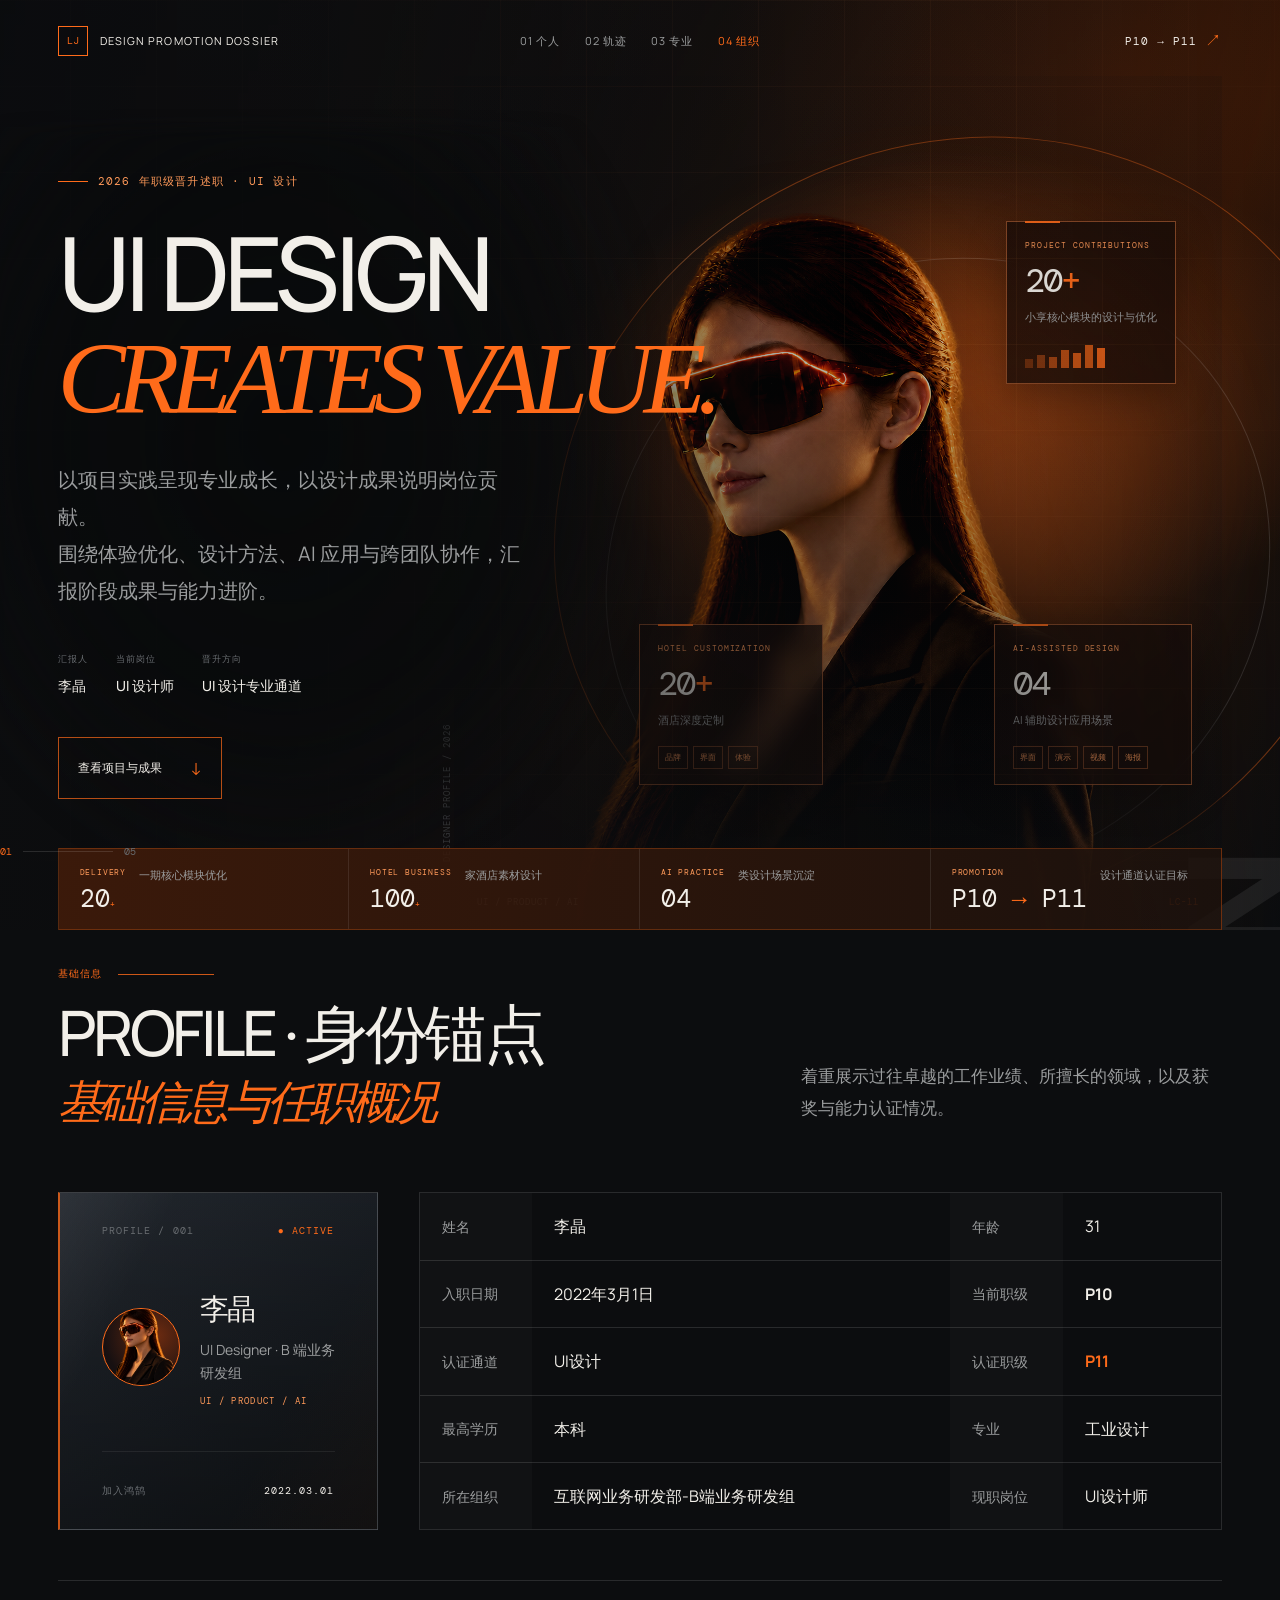
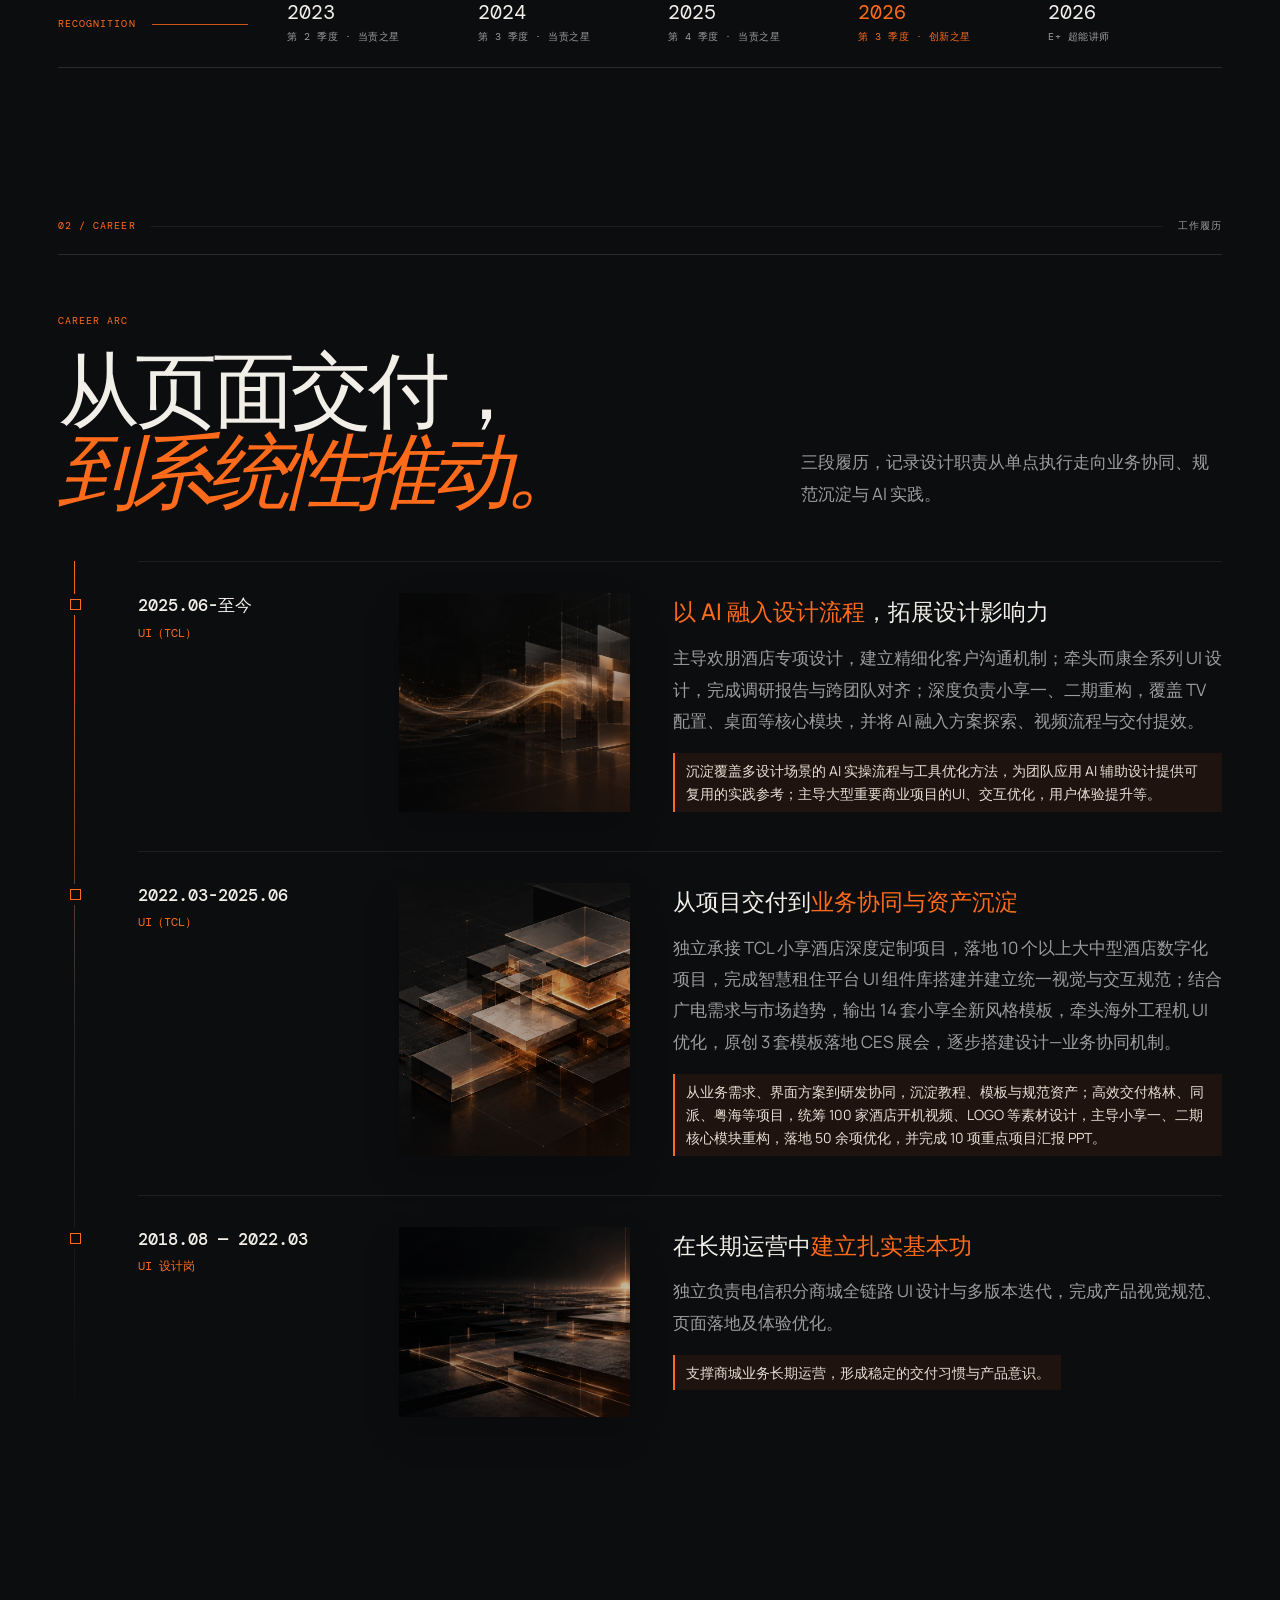
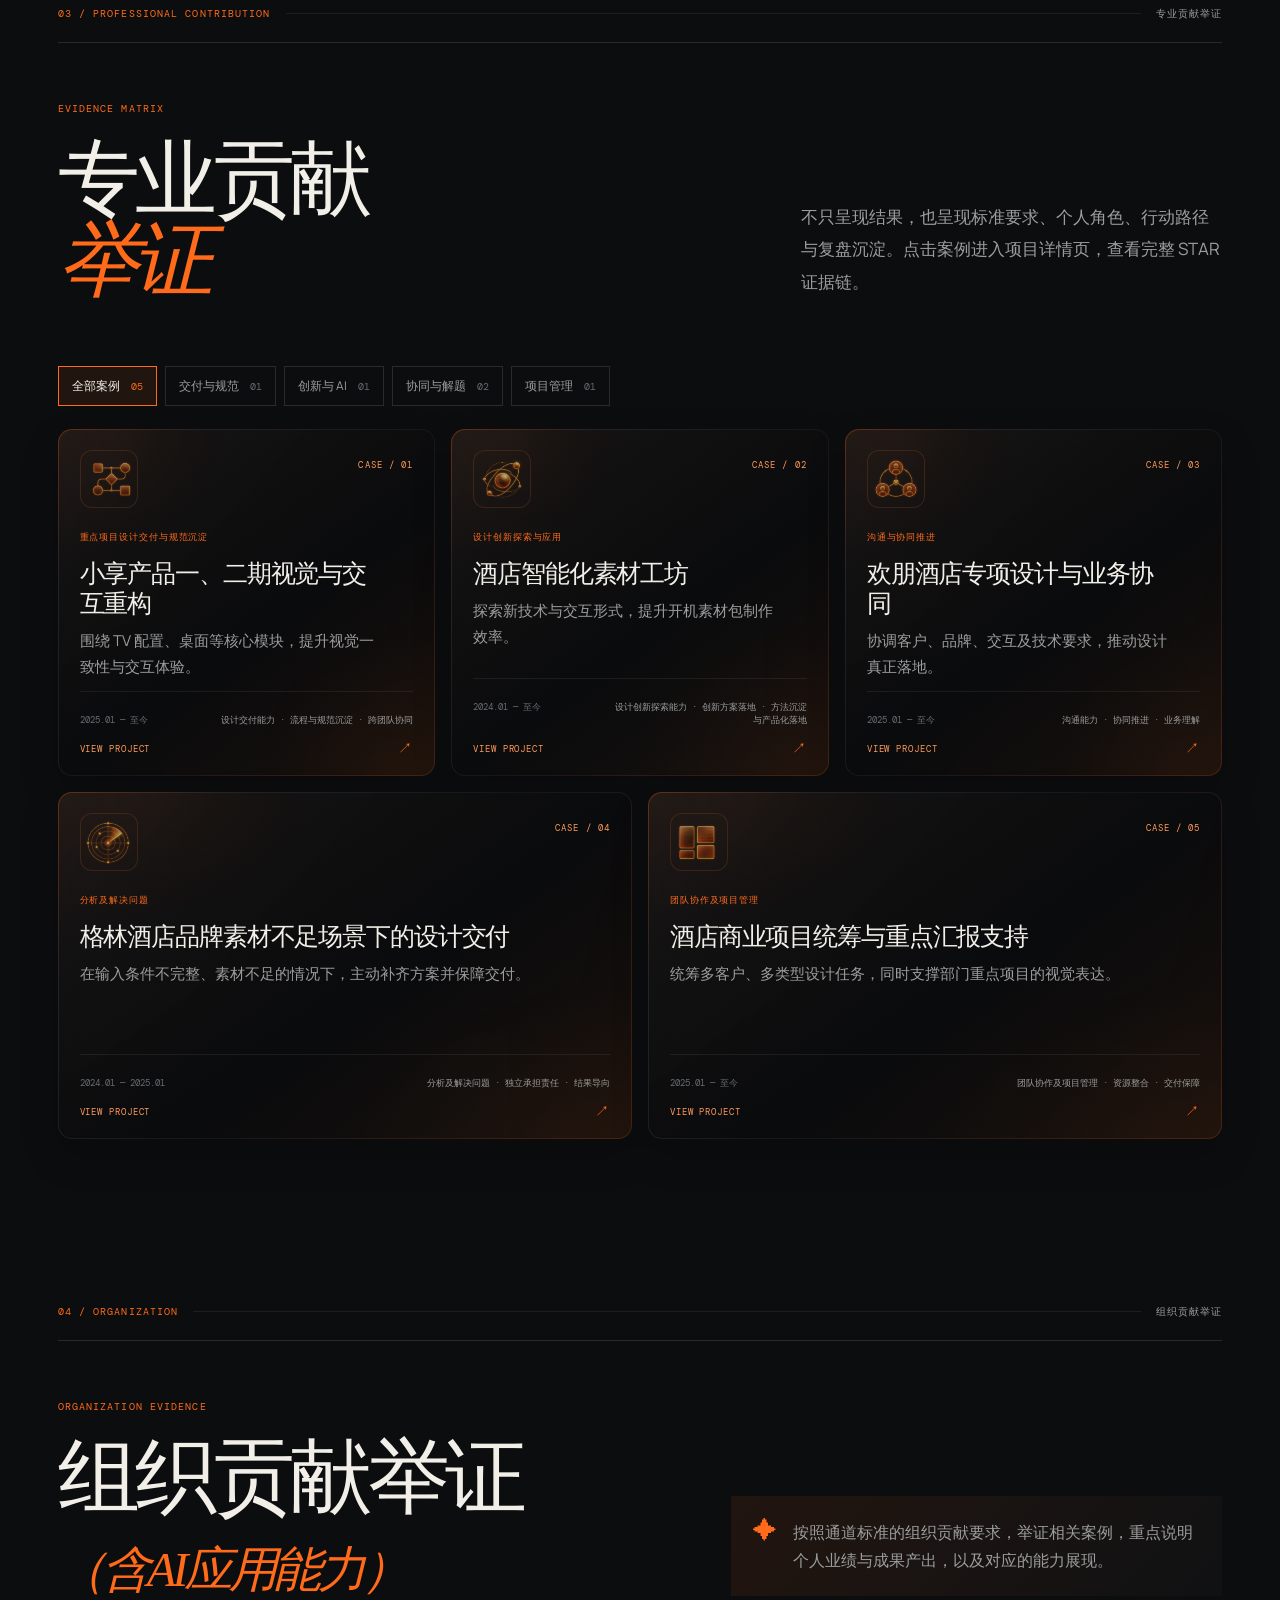
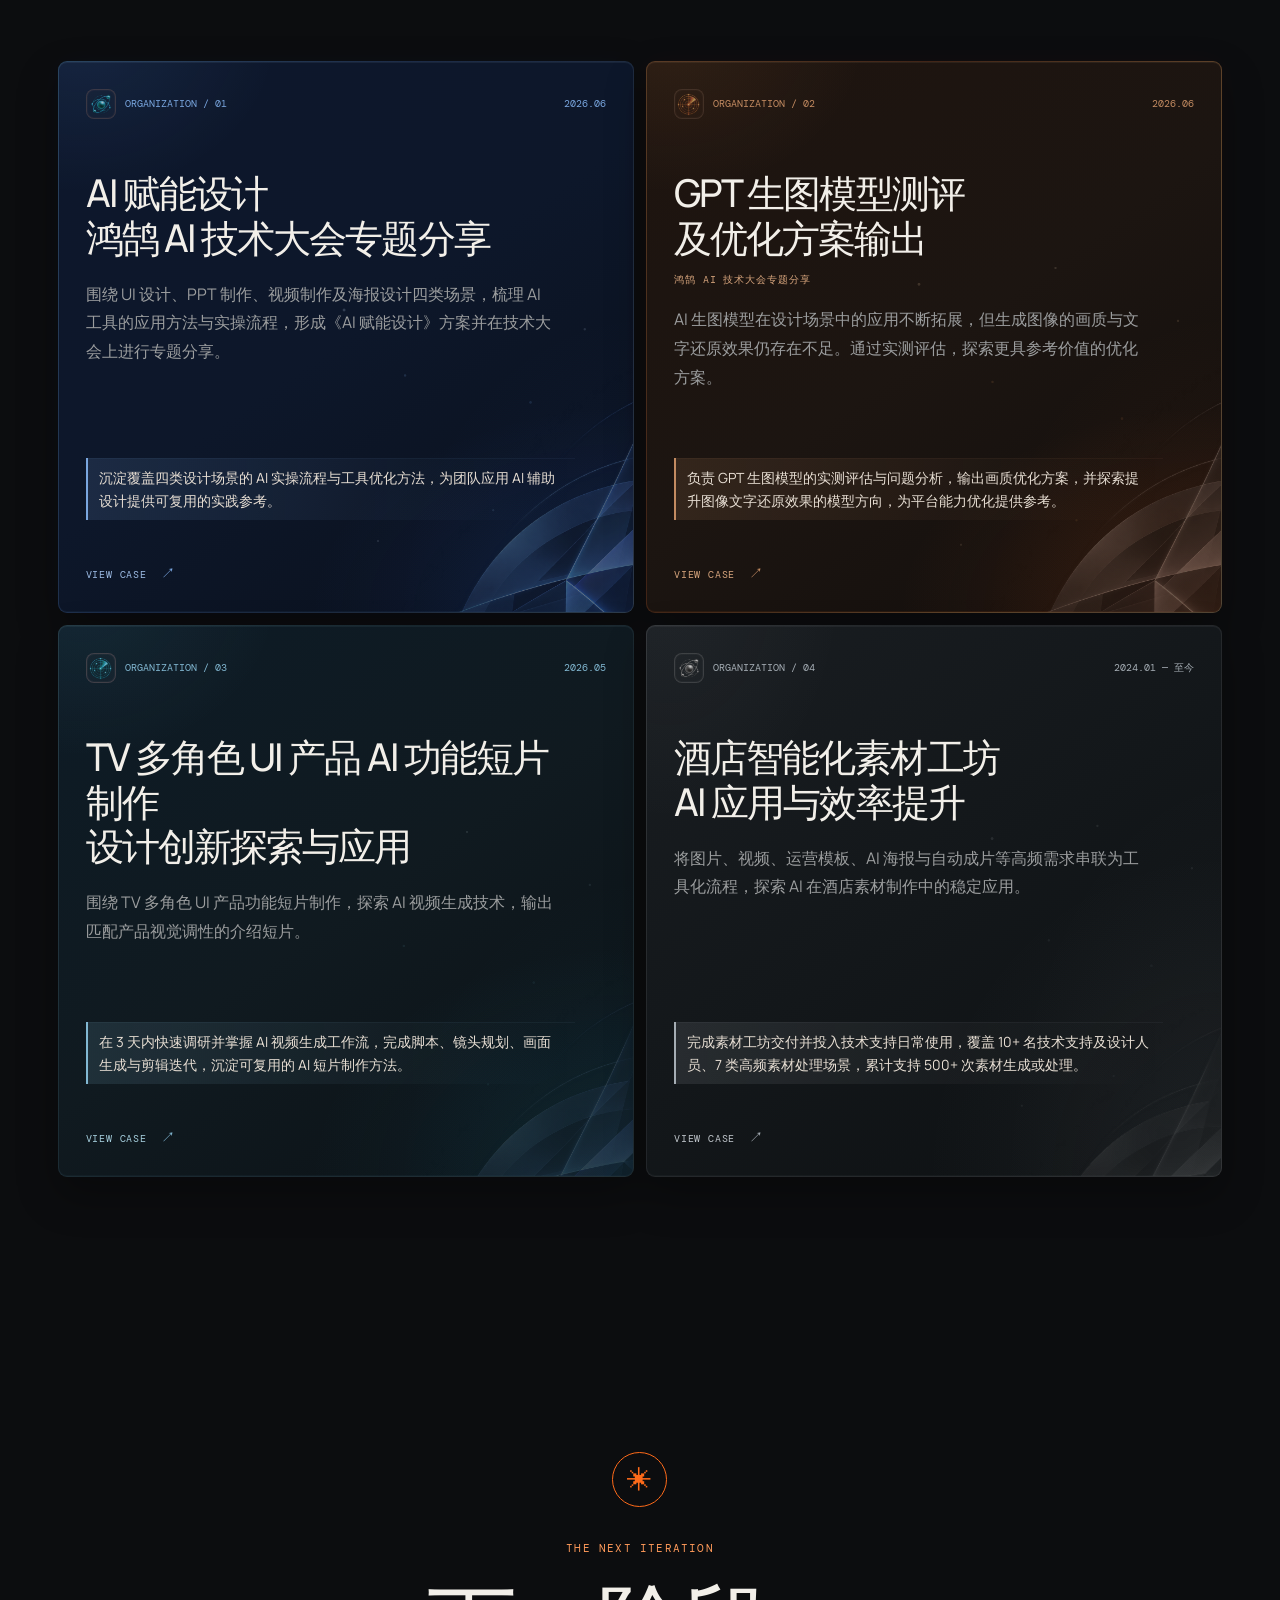
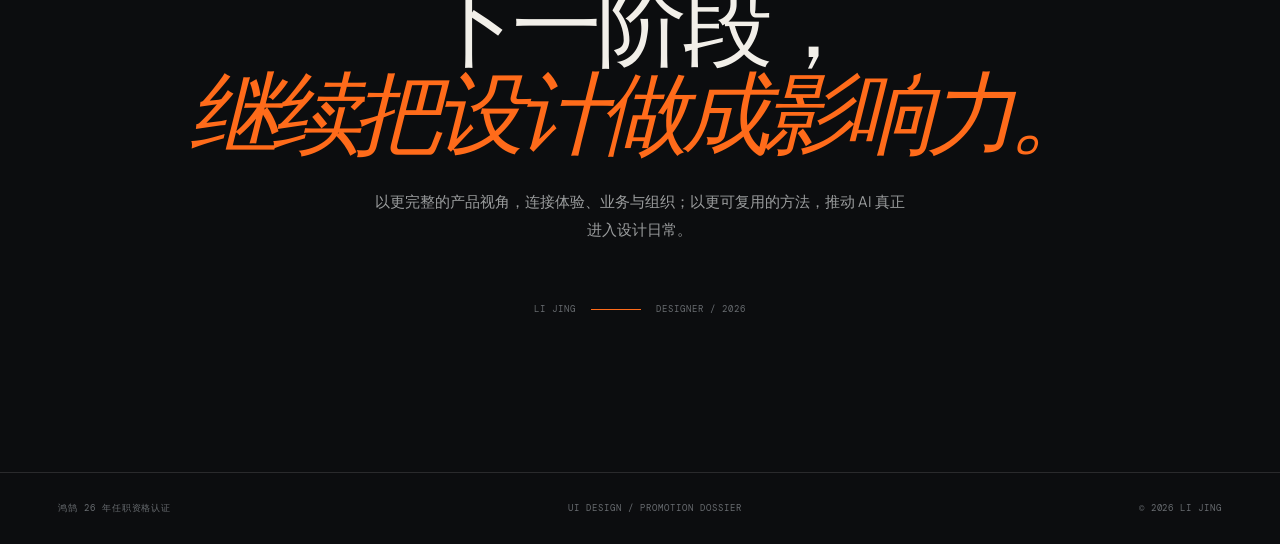
==== commit 68000694: "Restore previous portrait version" ====
--- a/index.html
+++ b/index.html
@@ -44,7 +44,7 @@
           <div class="portrait-orbit orbit-one"></div>
           <div class="portrait-orbit orbit-two"></div>
           <figure>
-            <img src="./assets/profile-cutout-lowkey-v3.png" alt="李晶低调琥珀光未来商务风格透明背景肖像" />
+            <img src="./assets/profile-cutout-lowkey-v2.png" alt="李晶低调琥珀光未来商务风格透明背景肖像" />
             <figcaption><span>UI / PRODUCT / AI</span><b>LC-11</b></figcaption>
           </figure>
           <div class="hero-hud hud-primary" aria-label="项目贡献摘要">
@@ -86,7 +86,7 @@
           <div class="profile-card">
             <div class="profile-card-top"><span>PROFILE / 001</span><span class="live-dot">● ACTIVE</span></div>
             <div class="profile-card-main">
-              <div class="avatar-small"><img src="./assets/profile-cutout-lowkey-v3.png" alt="李晶低调琥珀光风格头像" /></div>
+              <div class="avatar-small"><img src="./assets/profile-cutout-lowkey-v2.png" alt="李晶低调琥珀光风格头像" /></div>
               <div><h3>李晶</h3><p>UI Designer · B 端业务研发组</p><small>UI / PRODUCT / AI</small></div>
             </div>
             <div class="profile-card-divider"></div>
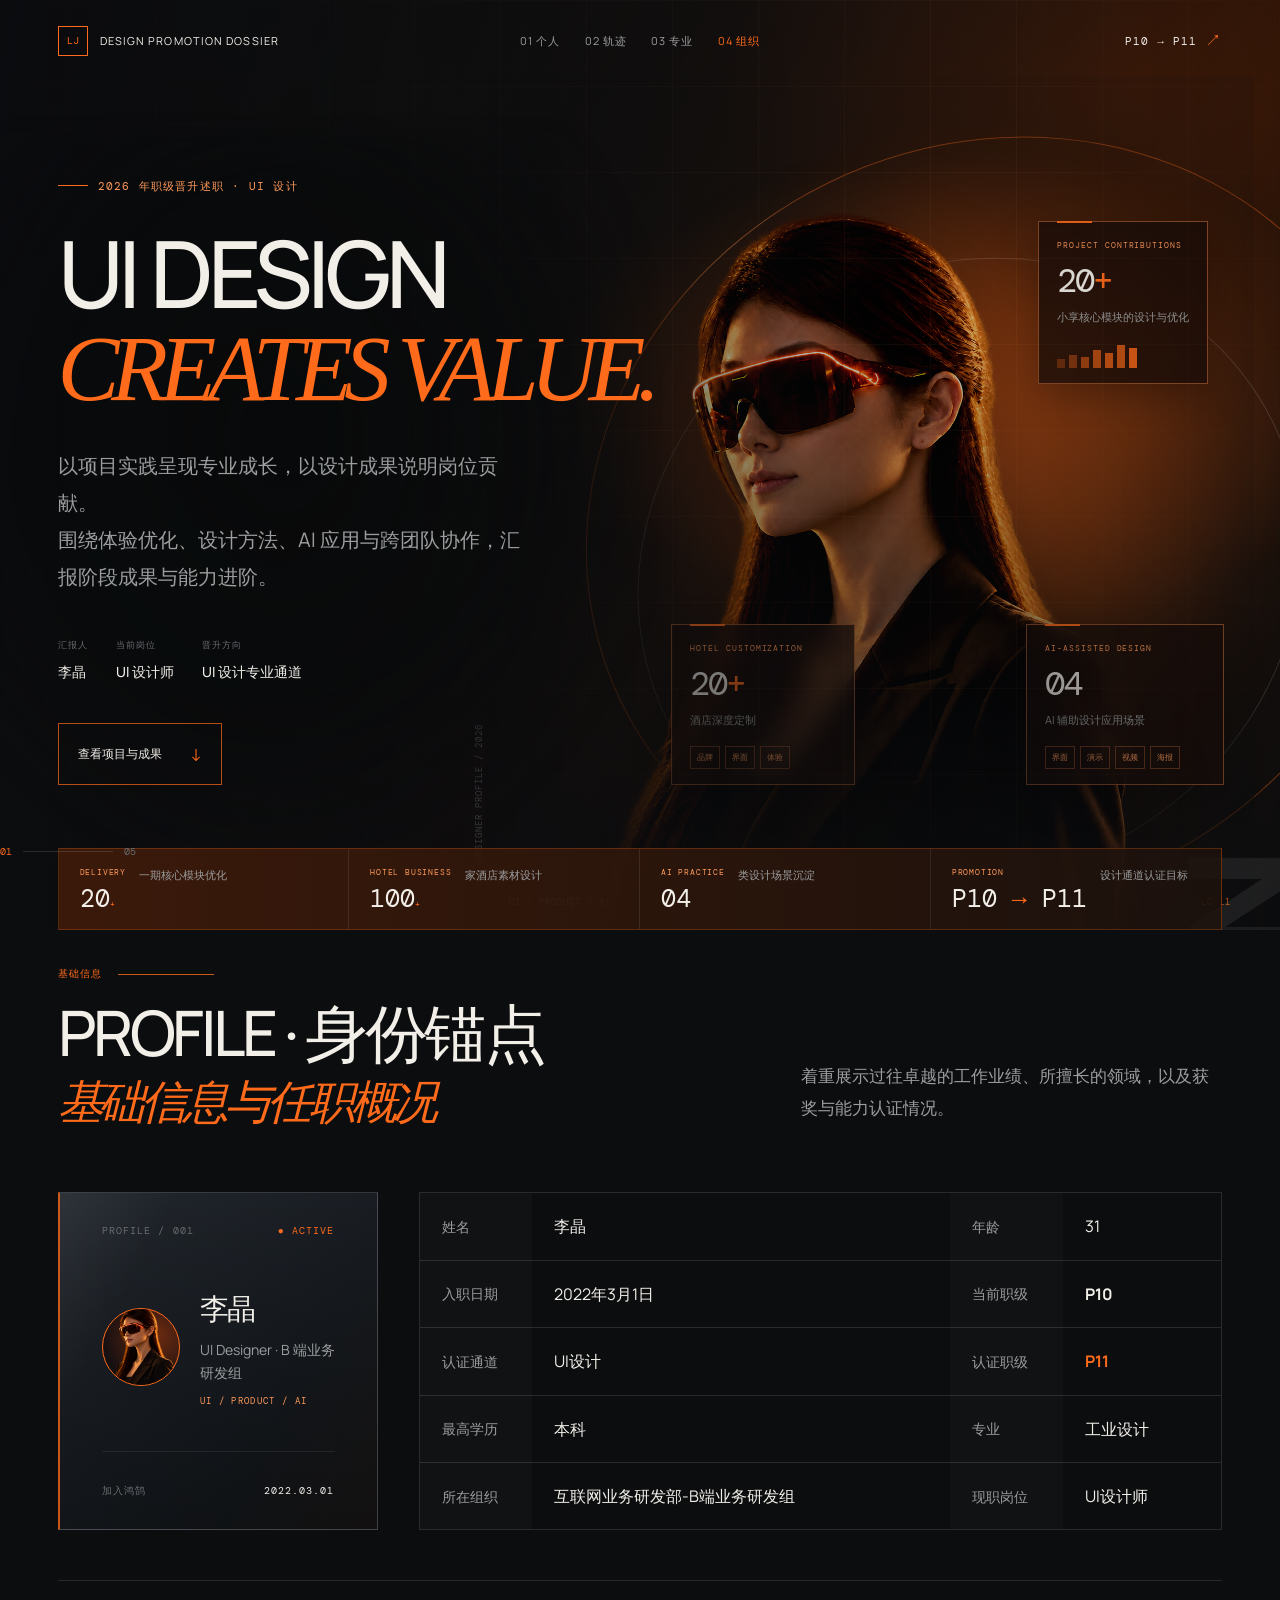
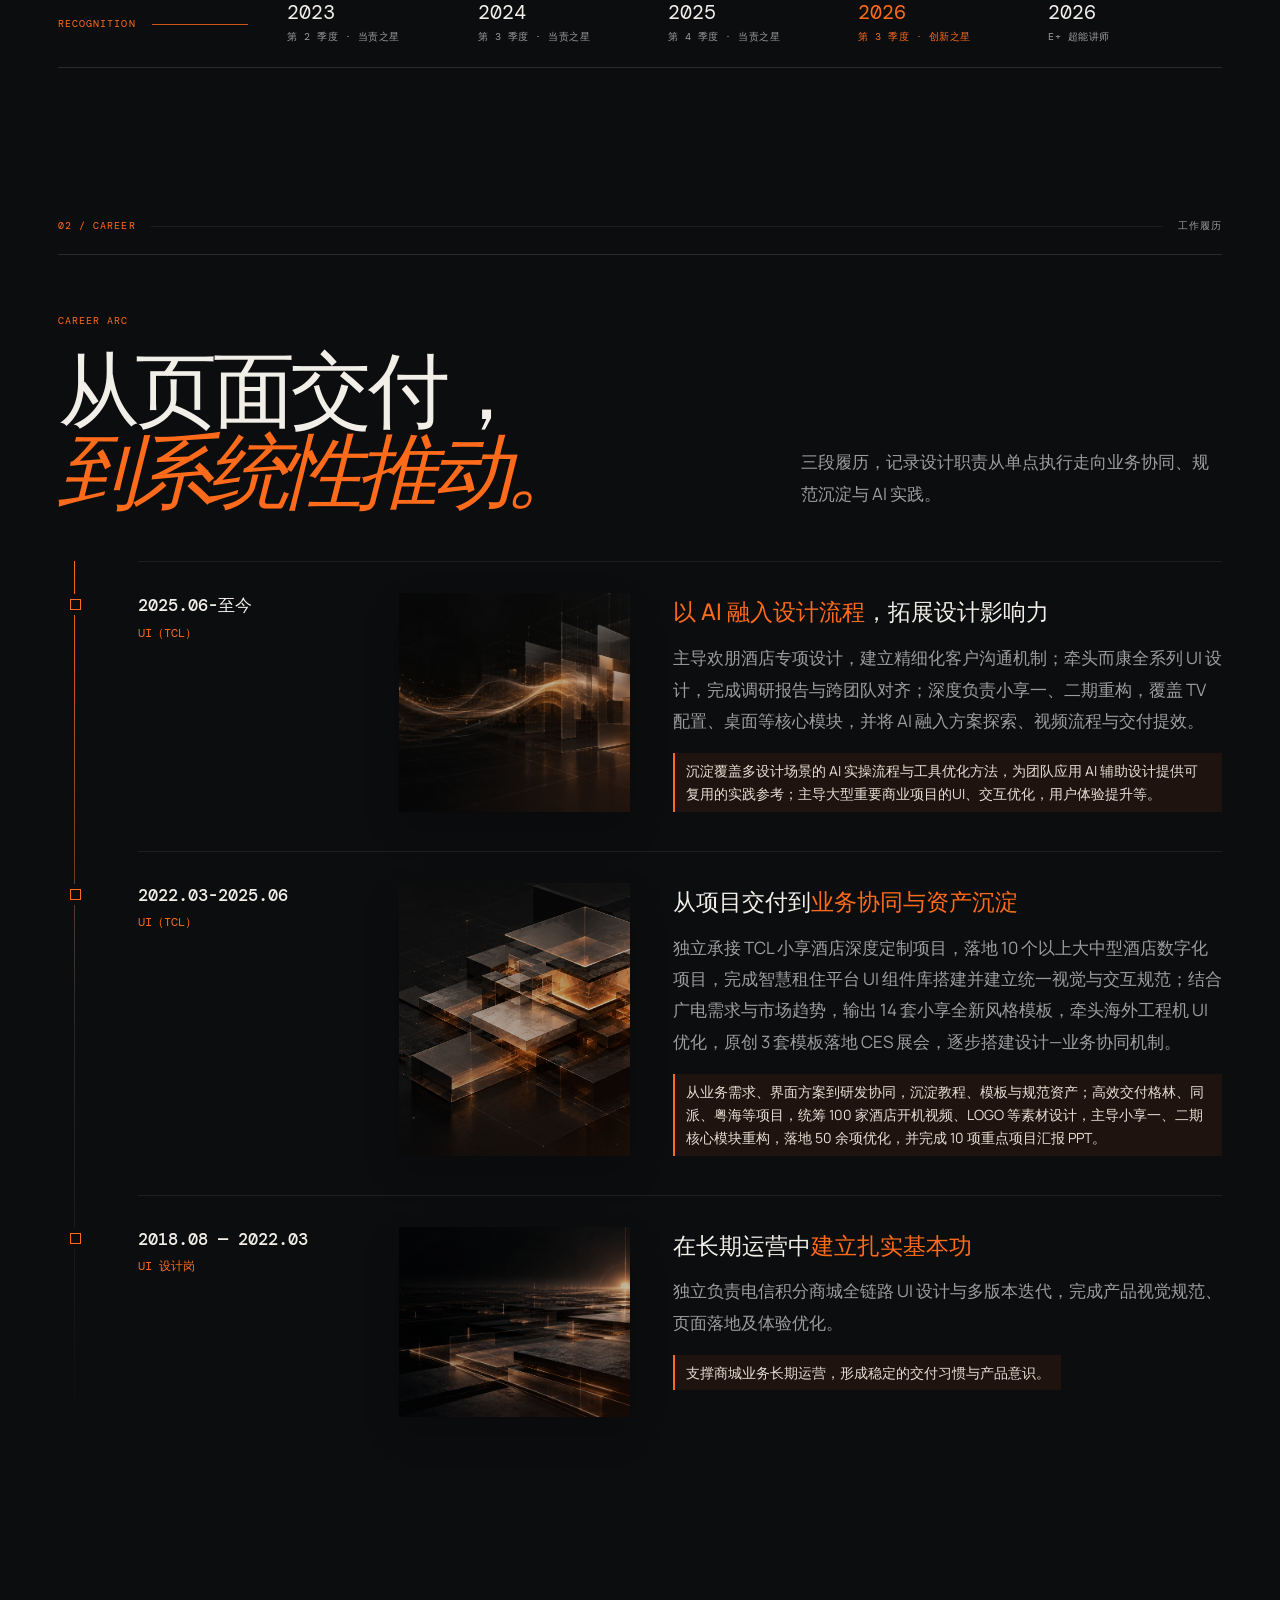
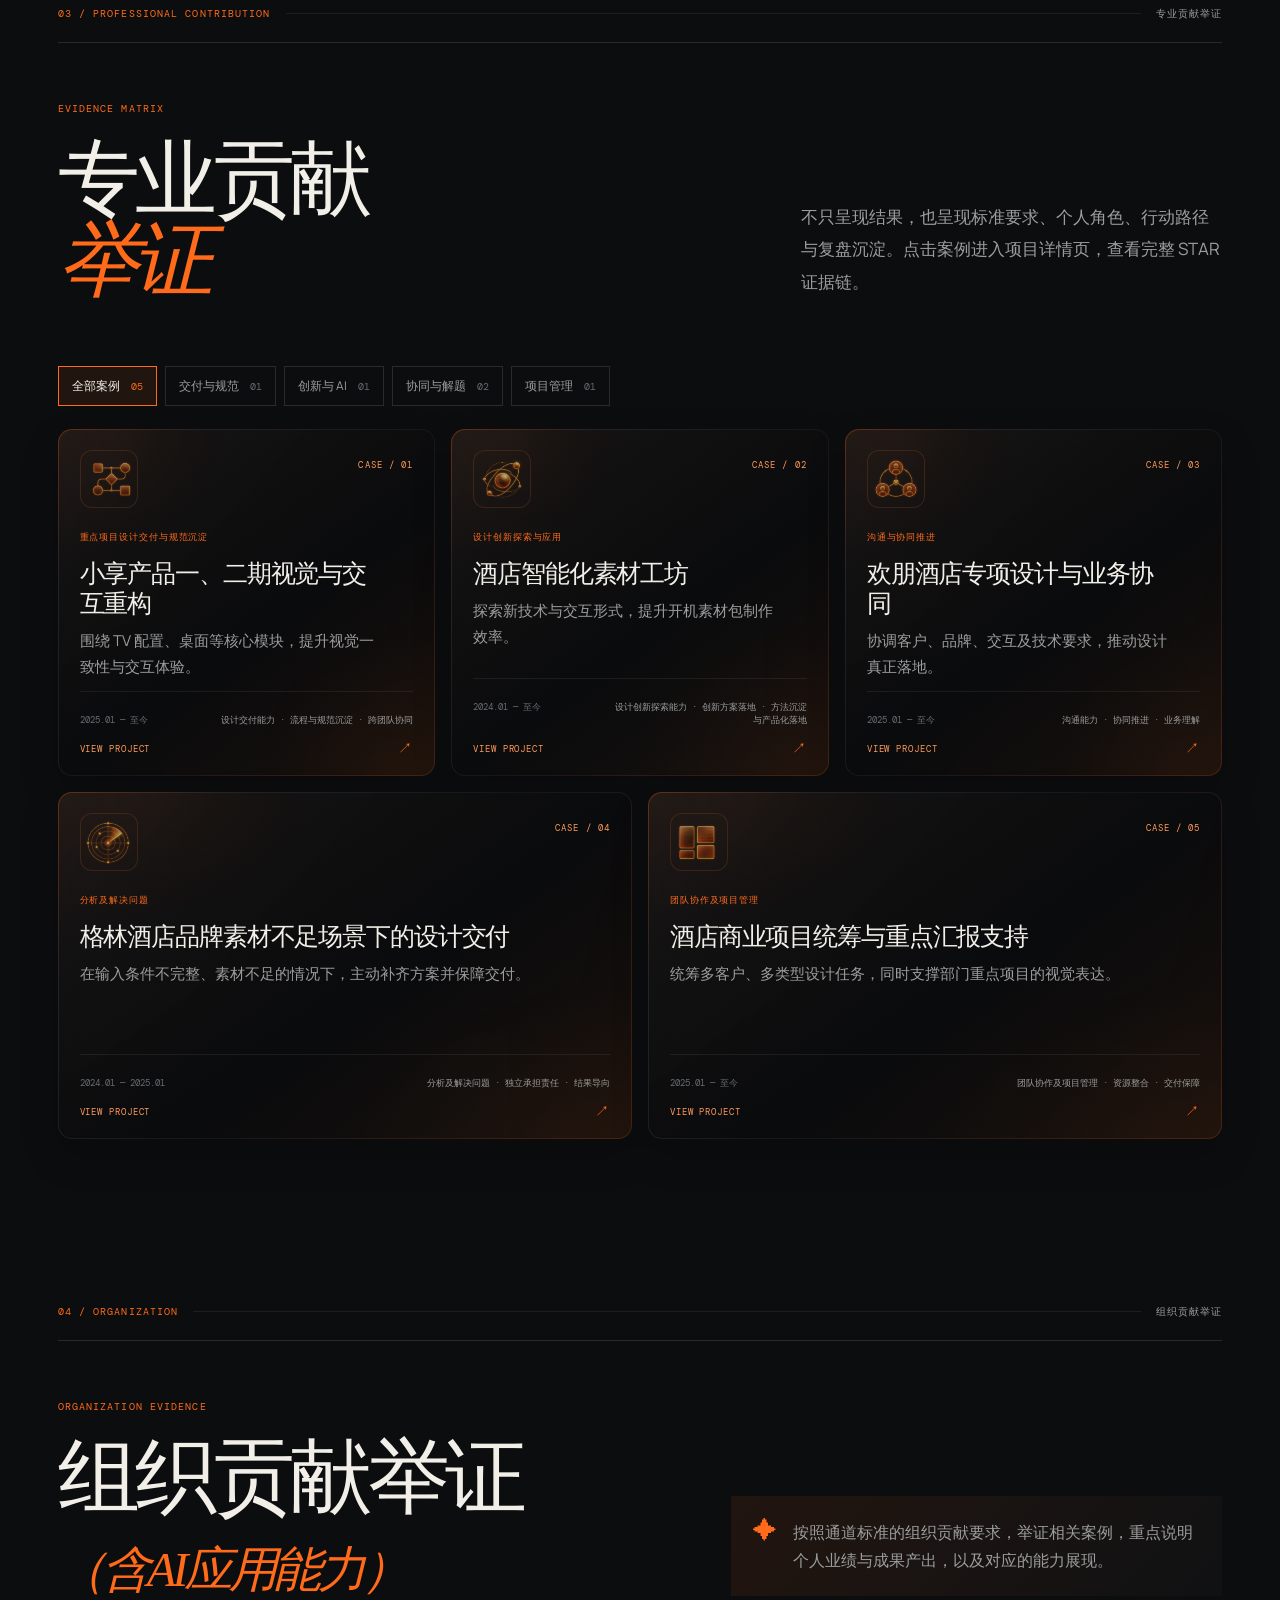
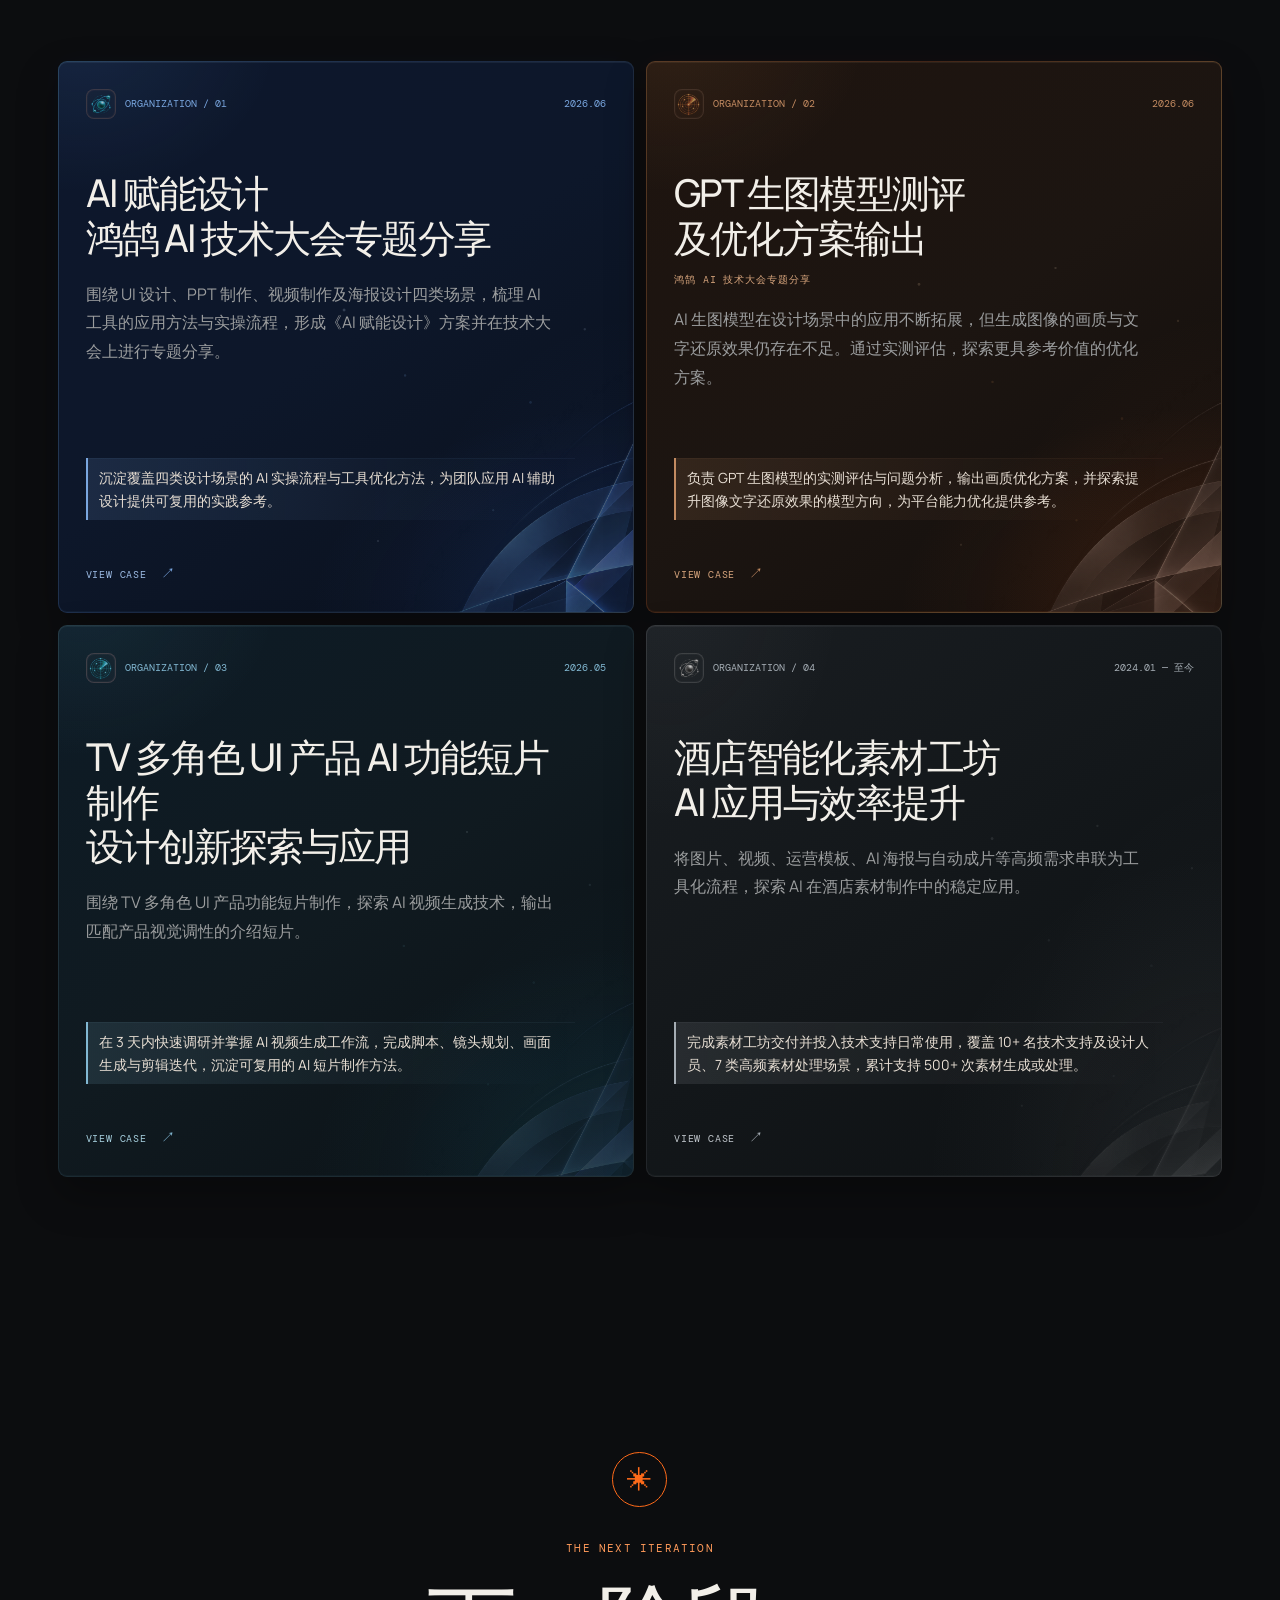
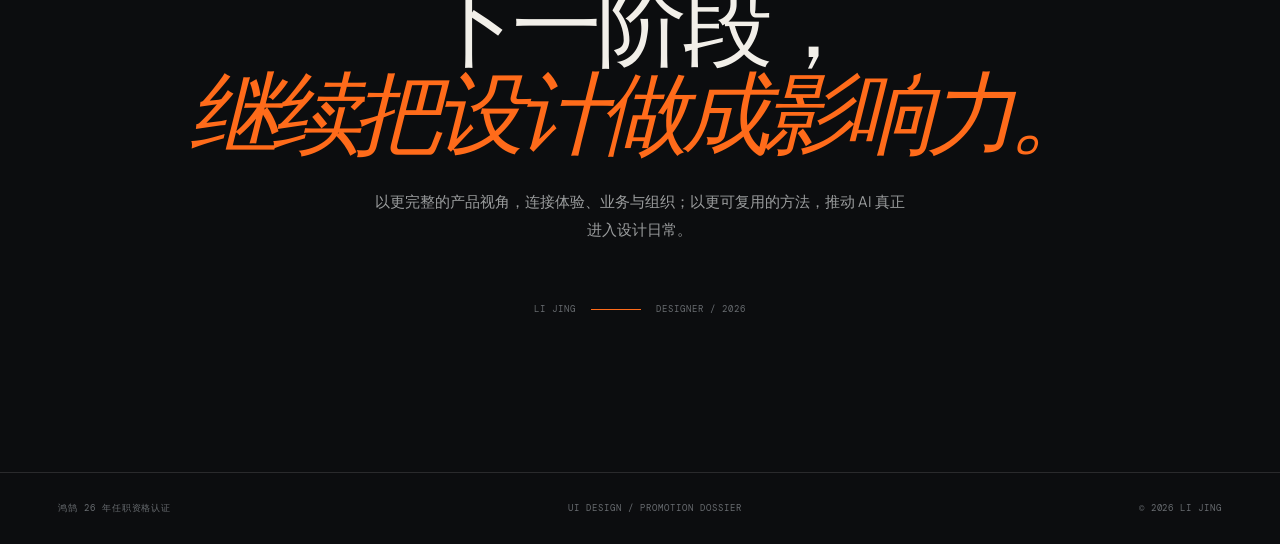
==== commit 08a48870: "Refine hero layout spacing" ====
--- a/index.html
+++ b/index.html
@@ -6,7 +6,7 @@
     <meta name="theme-color" content="#0c0d0f" />
     <meta name="description" content="李晶｜UI 设计师晋升资格认证报告，记录设计交付、AI 应用与组织贡献。" />
     <title>李晶 · 设计通道晋升报告</title>
-  <link rel="stylesheet" href="./styles.css?v=hero-title-scale-20261015" />
+  <link rel="stylesheet" href="./styles.css?v=hero-layout-20261020" />
   </head>
   <body>
     <script>if ('serviceWorker' in navigator) window.addEventListener('load', () => navigator.serviceWorker.register('./sw.js', { updateViaCache: 'none' }).catch(() => {}));</script>
--- a/styles.css
+++ b/styles.css
@@ -52,7 +52,7 @@
 h1, h2, h3, p { margin-top: 0; }
 h1, h2 { font-weight: 500; letter-spacing: -.055em; line-height: .99; }
 h1 { max-width: 700px; margin-bottom: 32px; font-size: clamp(70px, 9vw, 128px); }
-#hero-title { white-space: nowrap; font-size: clamp(60px, 8vw, 112px); }
+#hero-title { white-space: nowrap; font-size: clamp(56px, 7.25vw, 102px); }
 h1 em, h2 em { color: var(--orange); font-family: var(--serif); font-weight: 400; font-style: italic; letter-spacing: -.09em; }
 .hero-copy { position: relative; z-index: 2; max-width: 650px; isolation: isolate; }
 .hero-copy::before { content: ''; position: absolute; z-index: -1; inset: -45px -110px -70px -70px; background: radial-gradient(ellipse at 45% 42%, rgba(8,10,11,.94), rgba(8,10,11,.62) 47%, transparent 77%); filter: blur(8px); pointer-events: none; }
@@ -65,7 +65,7 @@
 .primary-cta span { color: var(--orange); font-size: 17px; }
 .primary-cta:hover { background: var(--orange); color: var(--ink); transform: translateY(-3px); }
 .primary-cta:hover span { color: var(--ink); }
-.hero-portrait { position: absolute; z-index: 0; top: 76px; right: 4.5vw; bottom: 0; width: 60%; height: auto; pointer-events: none; }
+.hero-portrait { position: absolute; z-index: 0; top: 76px; right: 2vw; bottom: 0; width: 60%; height: auto; pointer-events: none; }
 .hero-portrait::before { content: ''; position: absolute; z-index: -1; inset: 8% -10% 5% 14%; background: radial-gradient(circle at 50% 45%, rgba(255,107,26,.65), transparent 58%); filter: blur(38px); opacity: .8; }
 .hero-portrait figure { position: relative; z-index: 0; width: 100%; height: 100%; margin: 0; border: 0; background: transparent; overflow: visible; box-shadow: none; }
 .hero-portrait figure::after { content: ''; position: absolute; inset: 0; background: linear-gradient(90deg, rgba(12,13,15,.3) 0%, transparent 42%, rgba(12,13,15,.12) 100%), linear-gradient(to top, rgba(12,13,15,.72), transparent 28%); pointer-events: none; }
@@ -386,6 +386,7 @@
   .hero-lede { font-size: 15px; }
   .hero-meta { gap: 19px; }
   .hero-portrait { top: 82px; right: 0; bottom: 150px; width: 100vw; height: auto; opacity: .68; }
+  #hero-title { font-size: clamp(60px, 18vw, 92px); }
   .hero-portrait figure img { object-position: 74% center; }
   .hero-portrait .portrait-note { display: none; }
   .hud-primary { right: 2%; top: 10%; }
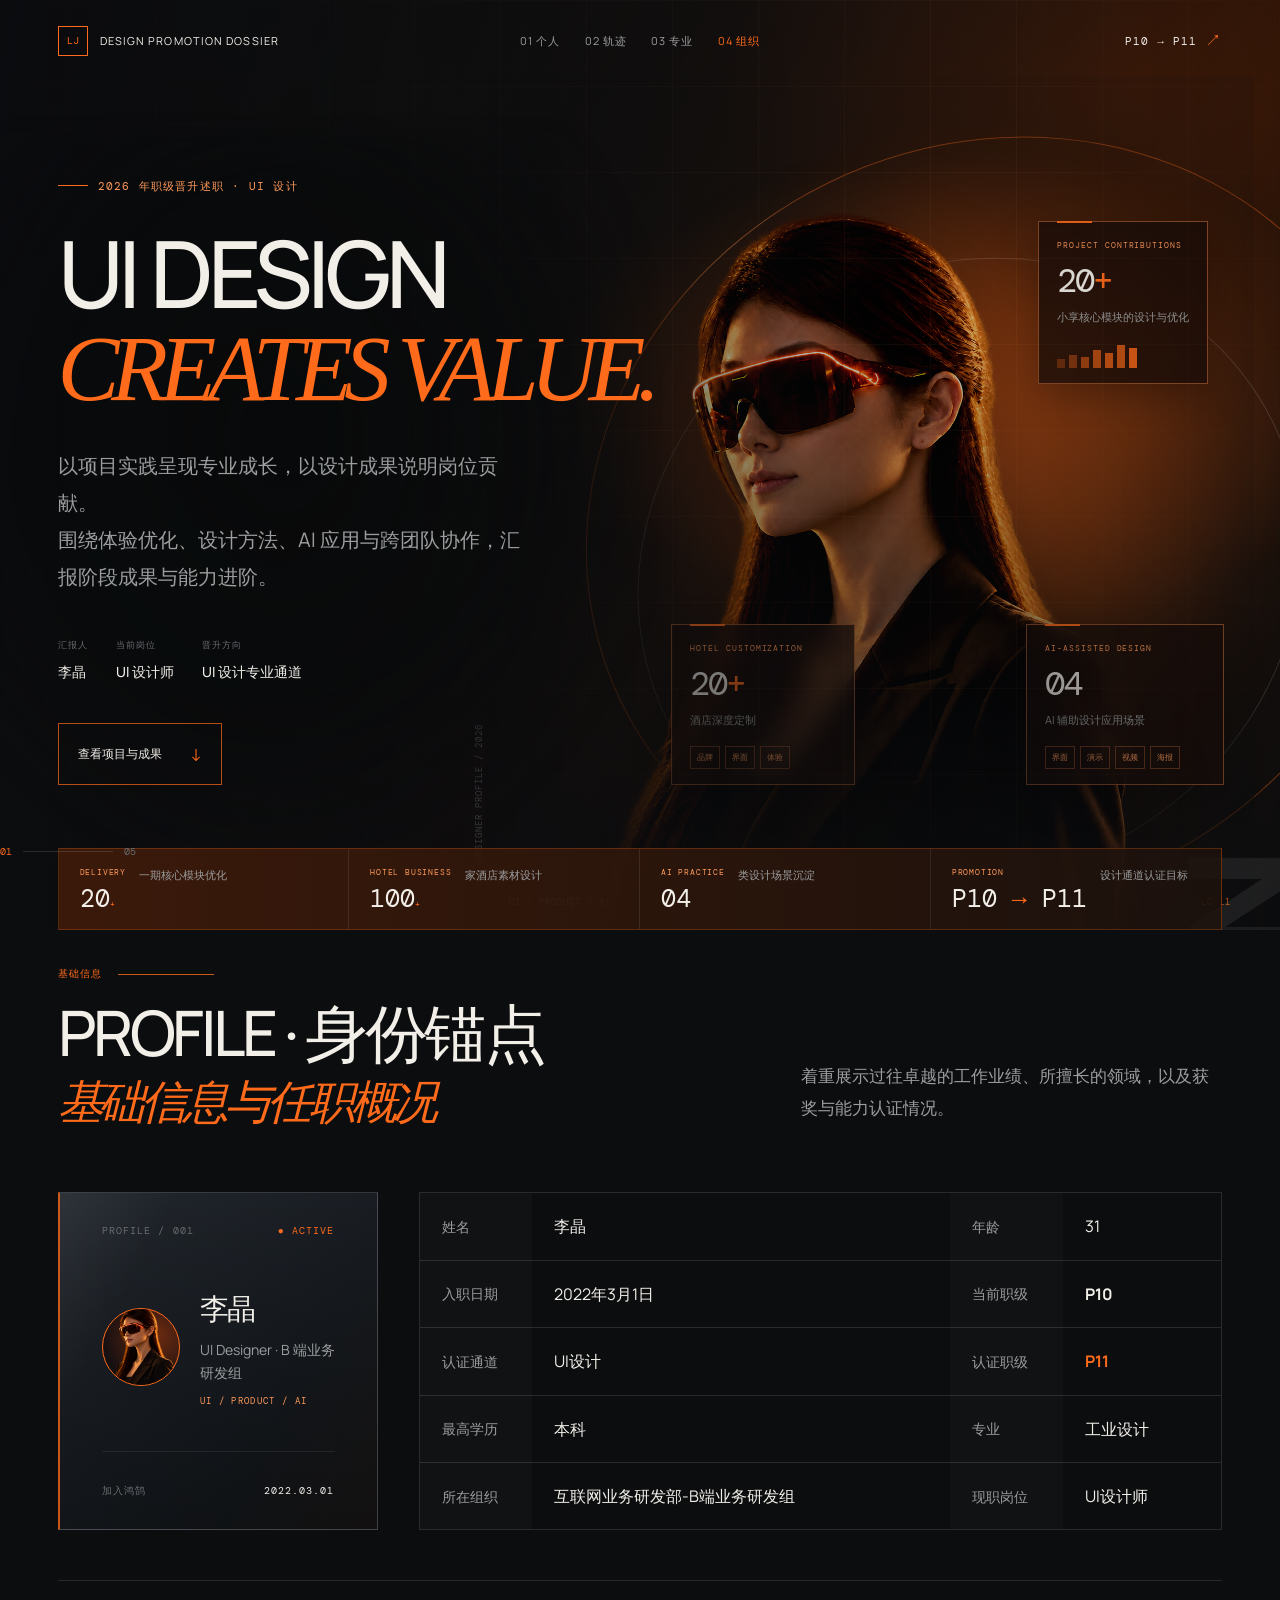
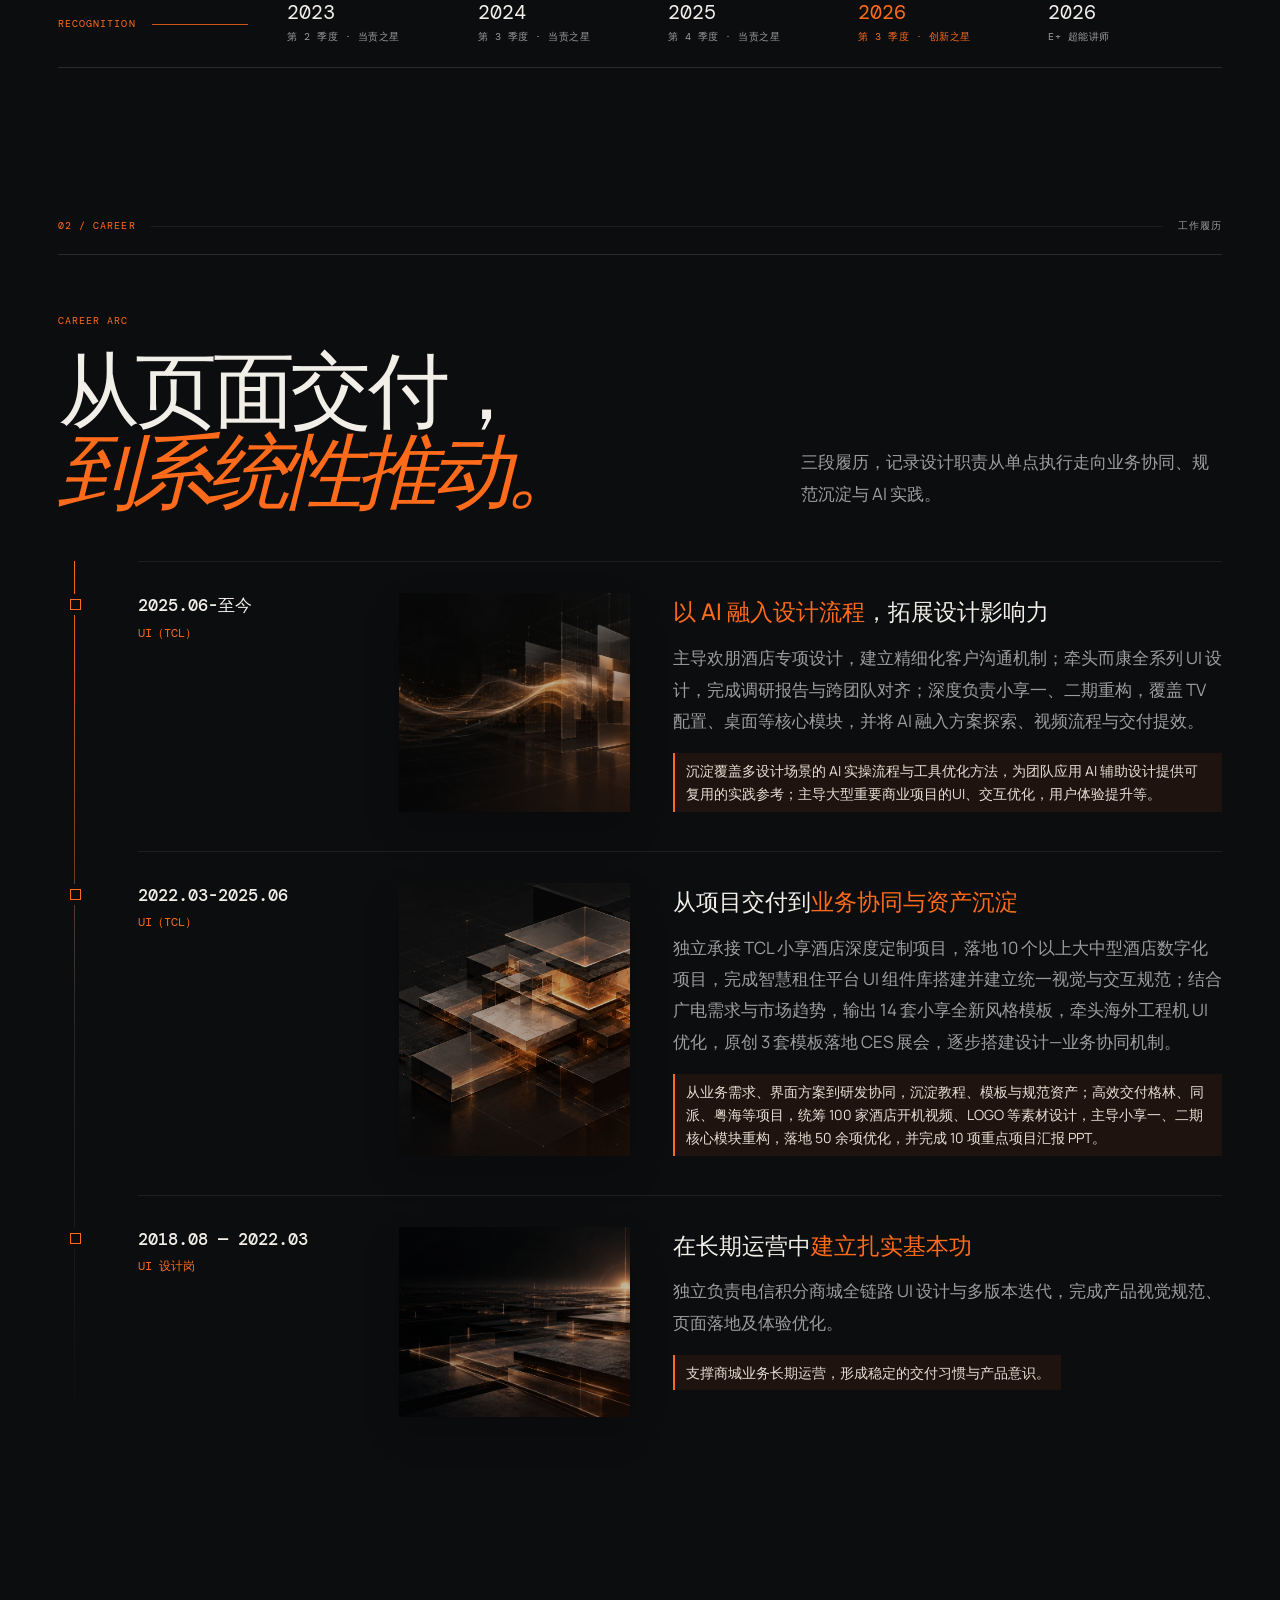
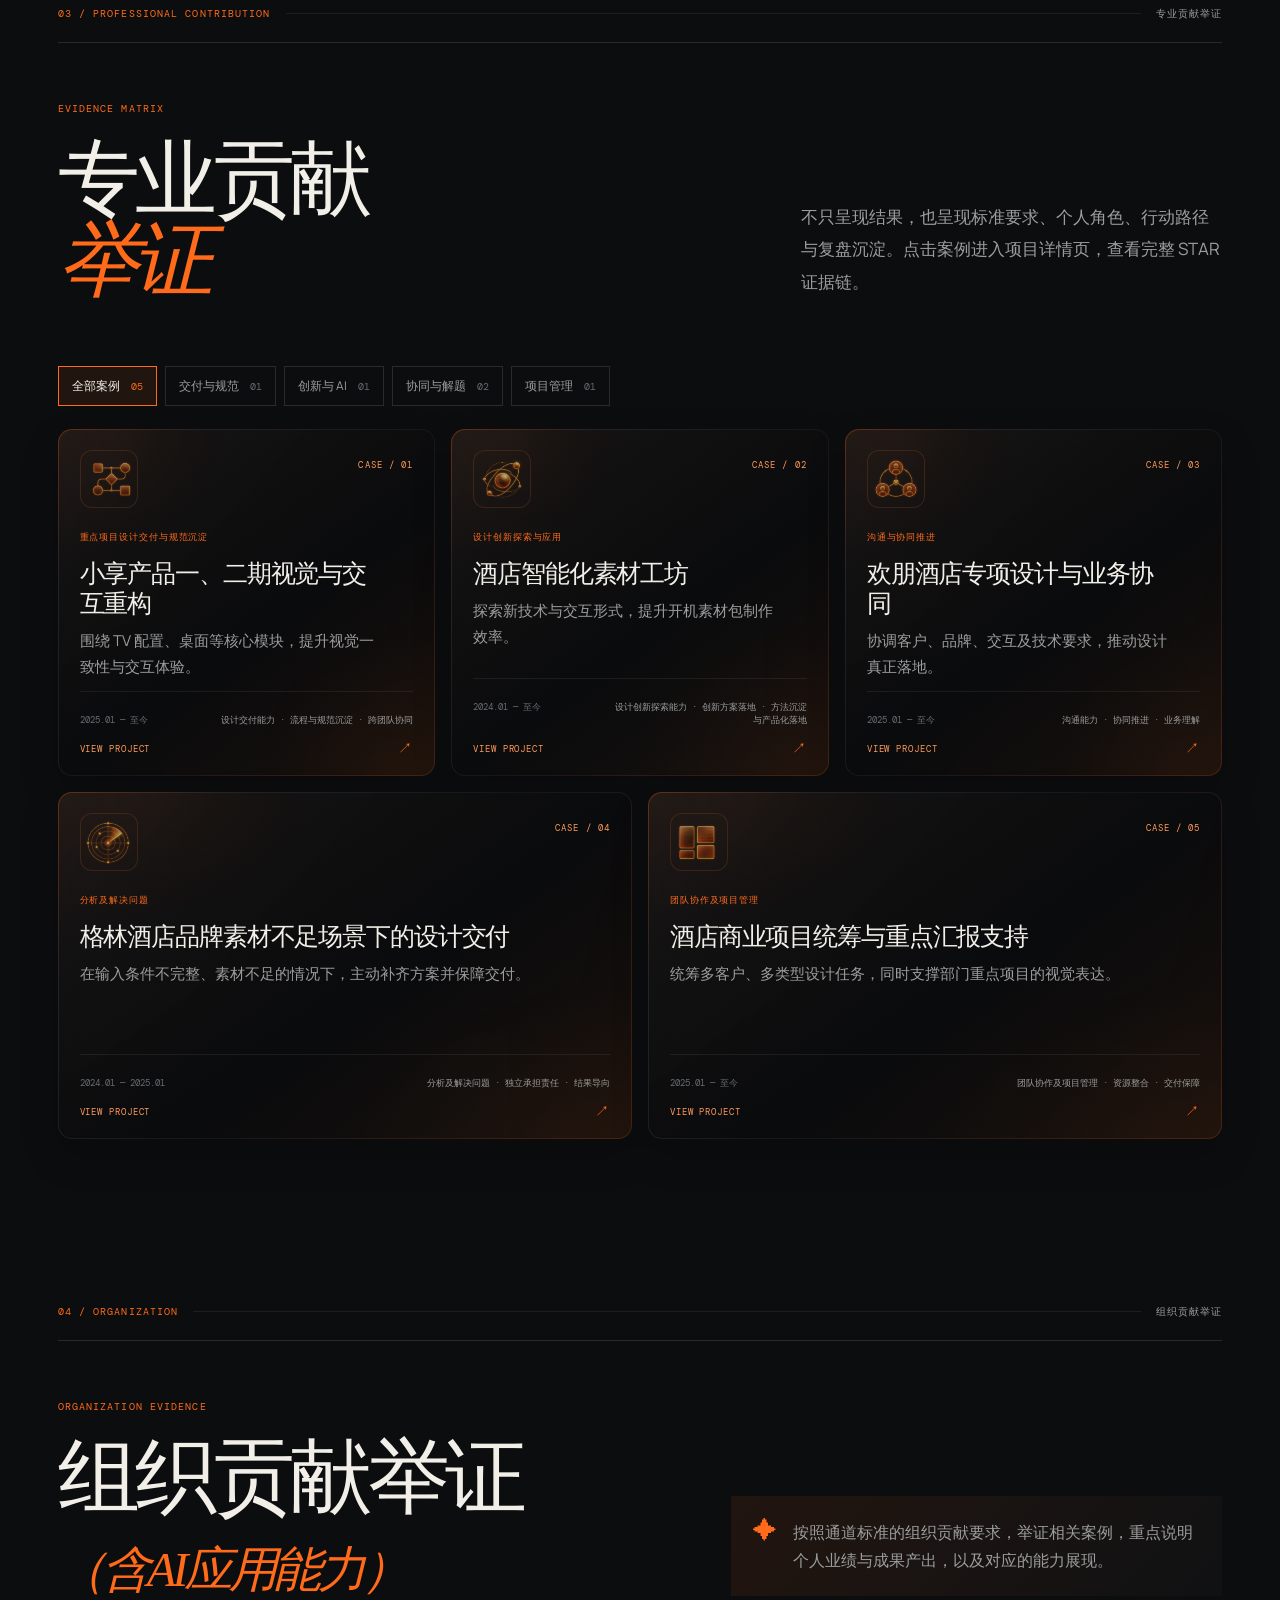
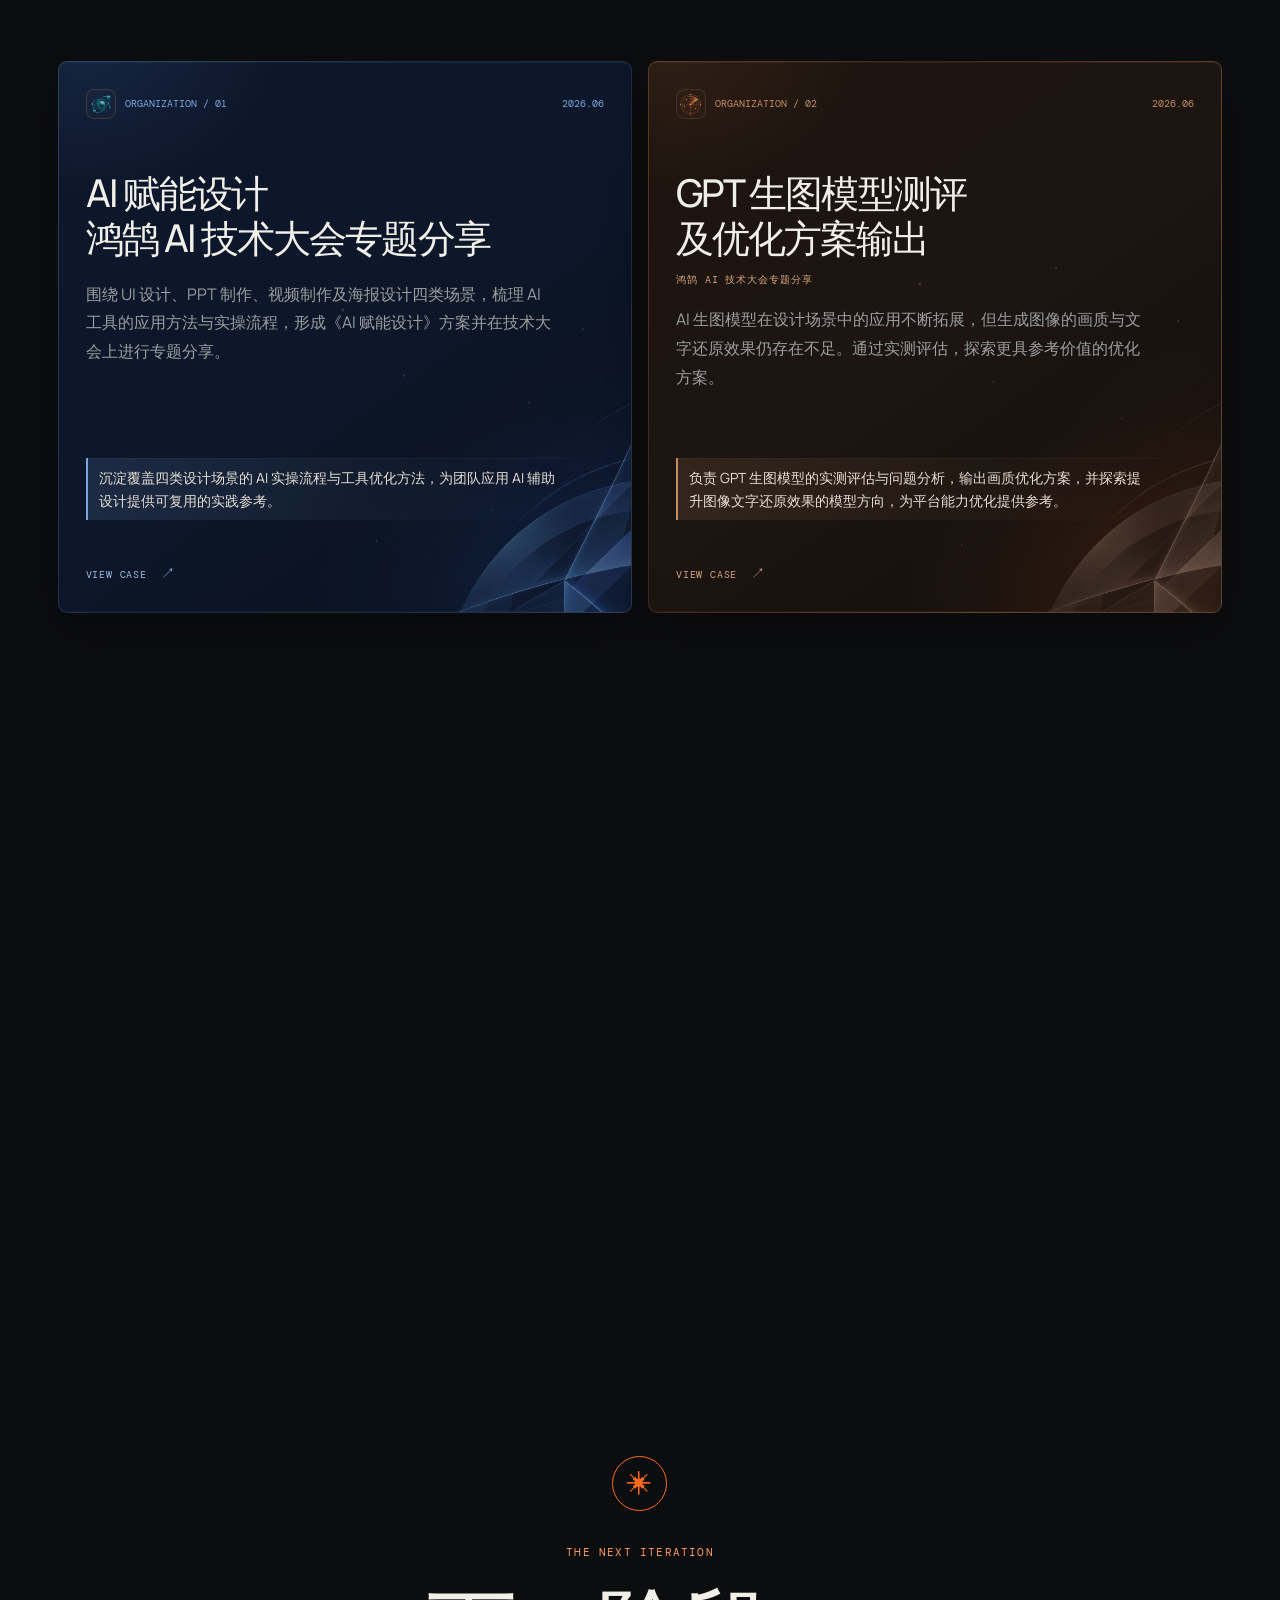
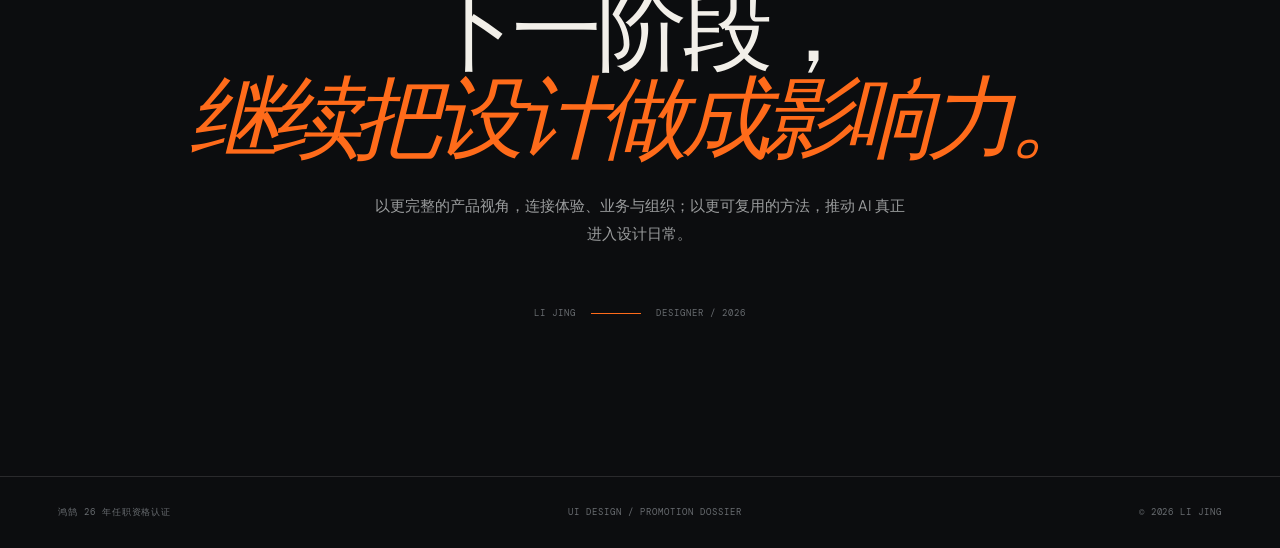
==== commit 675b02ec: "Align organization card spacing" ====
--- a/index.html
+++ b/index.html
@@ -6,7 +6,7 @@
     <meta name="theme-color" content="#0c0d0f" />
     <meta name="description" content="李晶｜UI 设计师晋升资格认证报告，记录设计交付、AI 应用与组织贡献。" />
     <title>李晶 · 设计通道晋升报告</title>
-  <link rel="stylesheet" href="./styles.css?v=hero-layout-20261020" />
+  <link rel="stylesheet" href="./styles.css?v=card-gap-20261021" />
   </head>
   <body>
     <script>if ('serviceWorker' in navigator) window.addEventListener('load', () => navigator.serviceWorker.register('./sw.js', { updateViaCache: 'none' }).catch(() => {}));</script>
--- a/styles.css
+++ b/styles.css
@@ -245,7 +245,7 @@
 .org-callout span { color: var(--orange); font-size: 24px; line-height: 1; }
 .org-callout p { margin: 0; color: var(--muted); font-size: 16px; line-height: 1.75; }
 .org-section #org-title em { display: inline-block; font-size: clamp(40px, 3.8vw, 58px); line-height: 1.08; white-space: nowrap; }
-.org-cases { display: grid; grid-template-columns: repeat(2, 1fr); gap: 12px; }
+.org-cases { display: grid; grid-template-columns: repeat(2, 1fr); gap: 16px; }
 .org-case { --case-accent: #79a6df; --case-accent-soft: #9dbce5; --case-rgb: 121, 166, 223; --case-icon-filter: hue-rotate(156deg) saturate(.72) contrast(1.02) brightness(.76); position: relative; isolation: isolate; min-height: 550px; overflow: hidden; border: .75px solid transparent; border-radius: 9px; background: radial-gradient(ellipse 78% 52% at 100% 100%, rgba(44,92,208,.14), transparent 72%) padding-box, linear-gradient(145deg, #0d172c 0%, #0d172a 50%, #0a101b 100%) padding-box, linear-gradient(118deg, rgba(100,177,255,.34) 0%, rgba(72,122,218,.28) 42%, rgba(98,153,228,.23) 72%, rgba(139,190,248,.28) 100%) border-box; box-shadow: inset 0 1px 0 rgba(179,218,255,.07), inset 0 -1px 0 rgba(107,162,230,.055), 0 18px 42px rgba(0,0,0,.3), 0 0 28px rgba(78,134,255,.035); transition: transform .32s ease, box-shadow .32s ease, filter .32s ease; }
 .org-case::before { content: ''; position: absolute; z-index: 0; inset: 0; pointer-events: none; background: radial-gradient(ellipse 46% 39% at 4% -5%, rgba(105,170,255,.1), transparent 74%), radial-gradient(ellipse 64% 82% at 103% 102%, rgba(50,105,226,.08), transparent 69%); }
 .org-case::after { content: ''; position: absolute; z-index: 0; inset: 31% -1% -1% 42%; display: block; pointer-events: none; opacity: .23; background: radial-gradient(circle at 13% 20%, rgba(205,228,255,.82) 0 1px, transparent 1.8px), radial-gradient(circle at 31% 37%, rgba(138,190,255,.64) 0 .8px, transparent 1.6px), radial-gradient(circle at 48% 17%, rgba(226,238,255,.72) 0 .7px, transparent 1.5px), radial-gradient(circle at 68% 44%, rgba(121,180,255,.54) 0 .9px, transparent 1.7px), radial-gradient(circle at 84% 25%, rgba(202,226,255,.58) 0 .7px, transparent 1.6px), radial-gradient(circle at 57% 72%, rgba(153,201,255,.46) 0 .7px, transparent 1.5px), radial-gradient(circle at 23% 80%, rgba(224,239,255,.5) 0 .6px, transparent 1.5px); animation: org-star-drift 14s ease-in-out infinite alternate; }
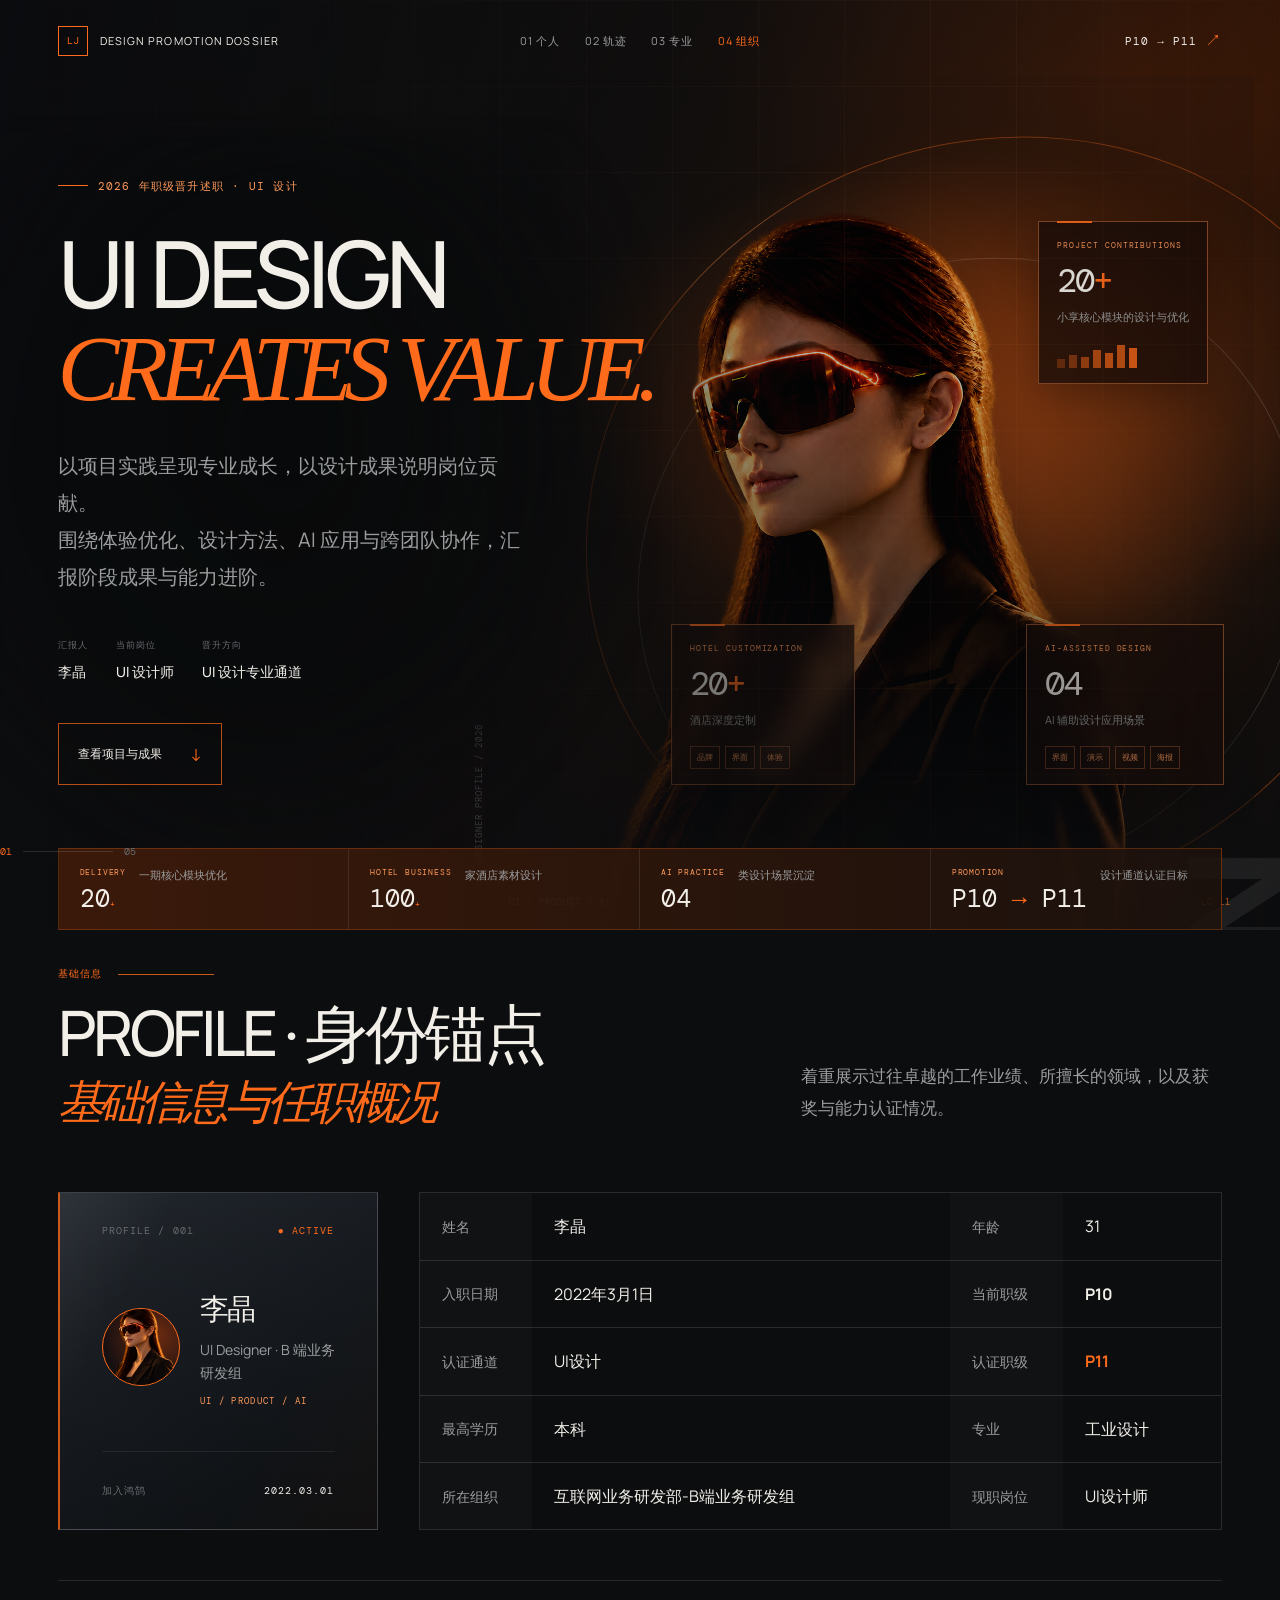
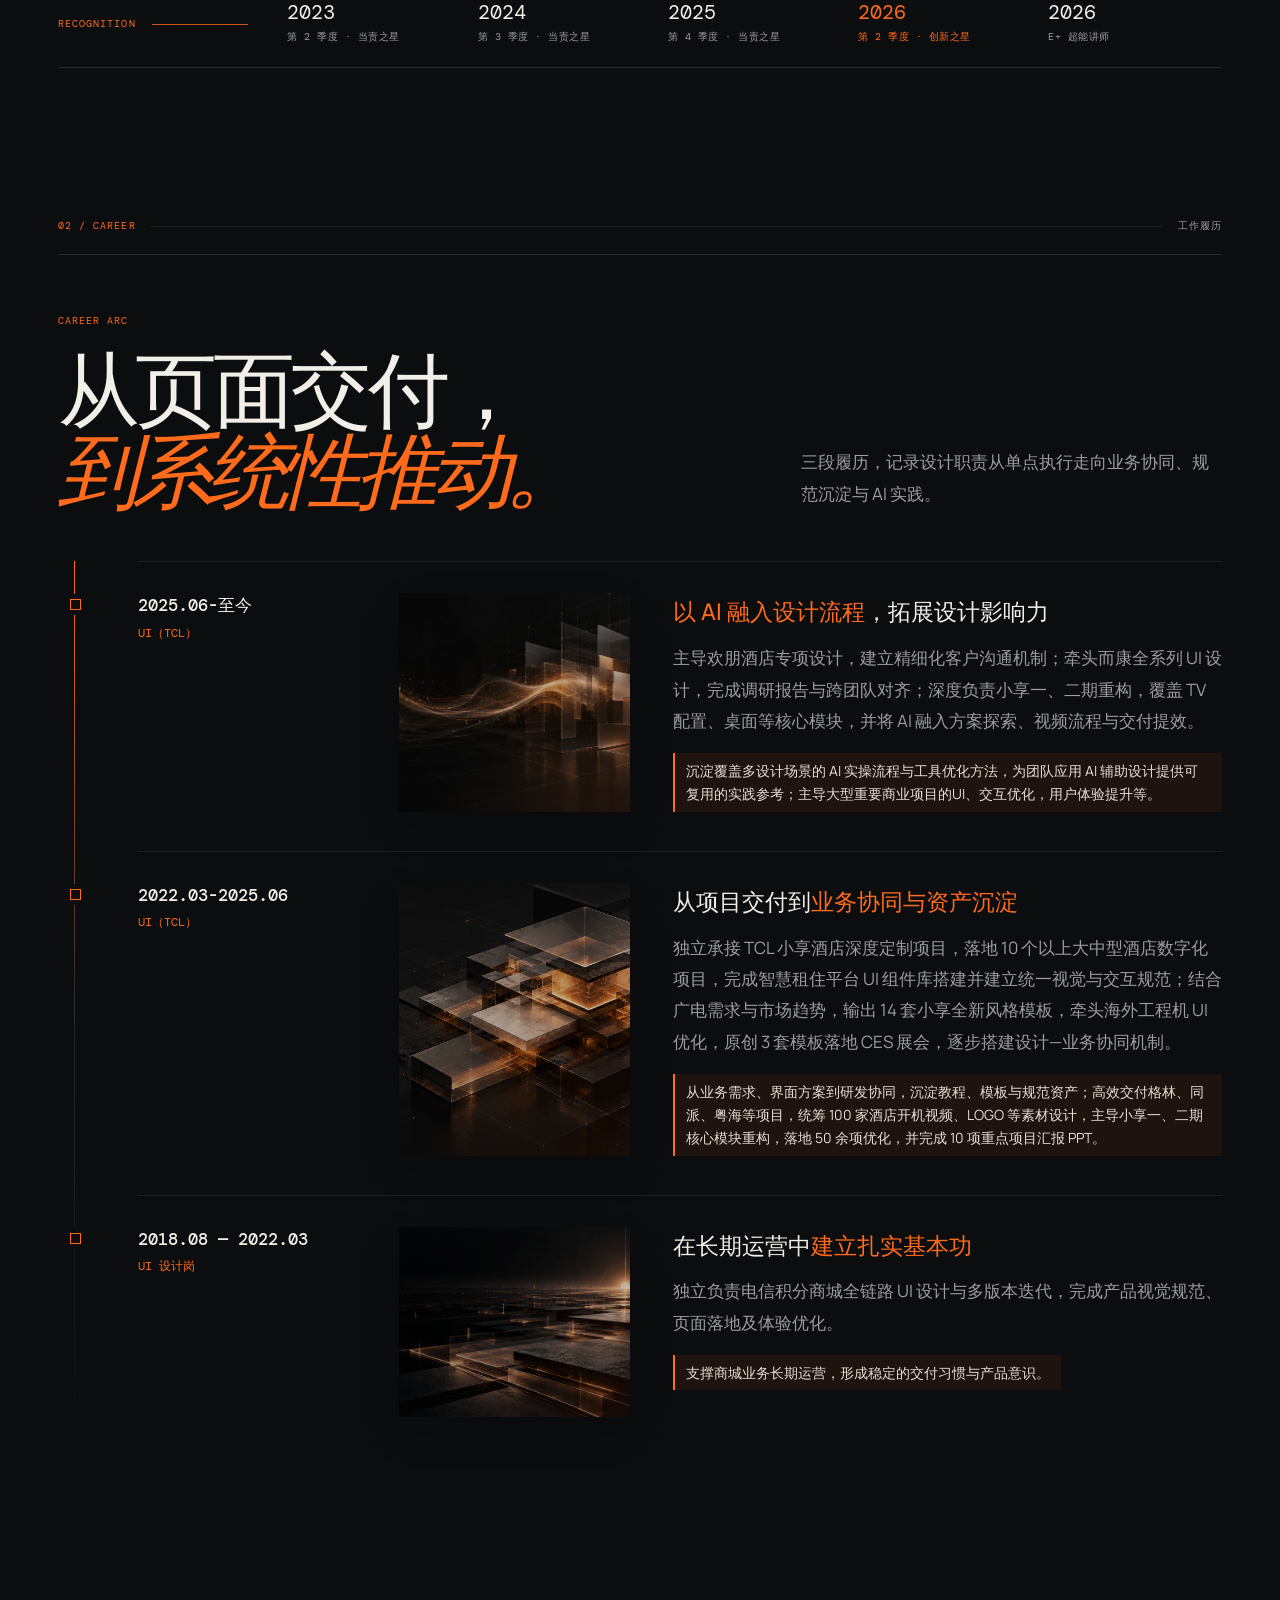
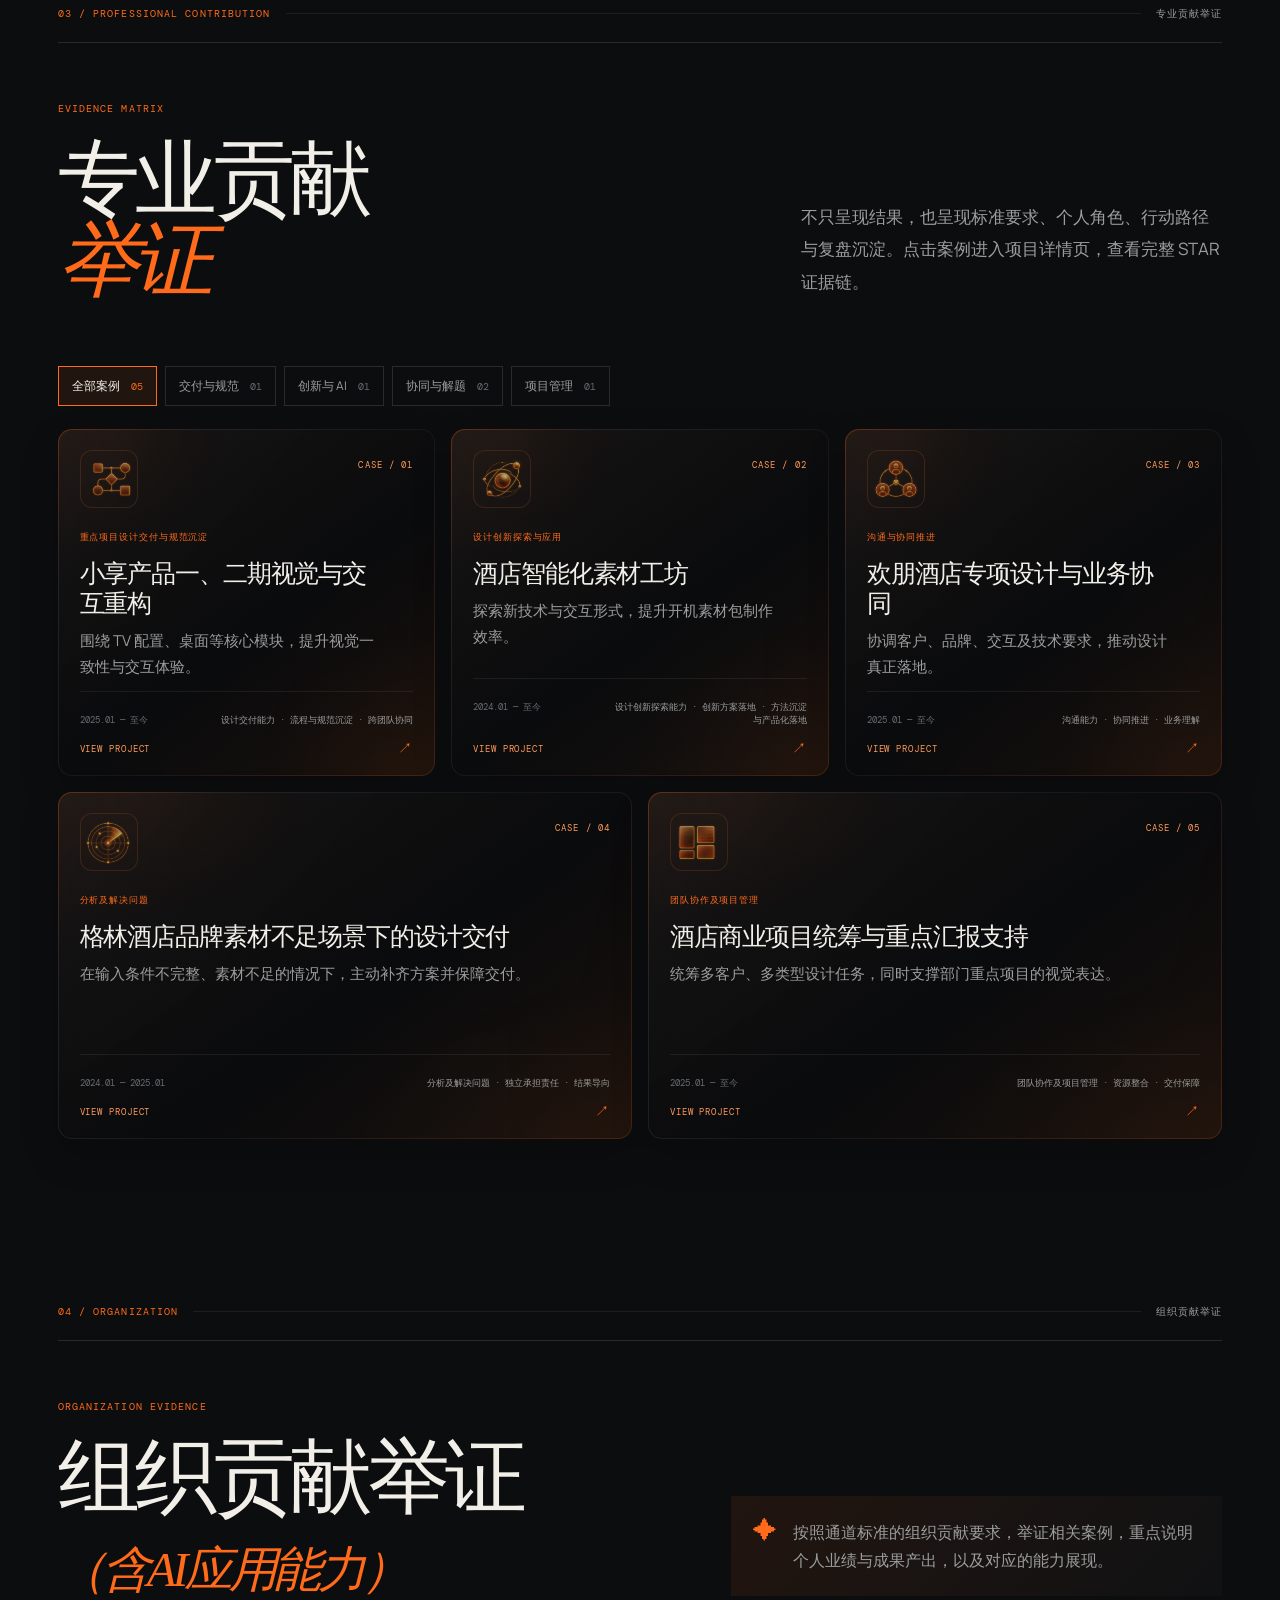
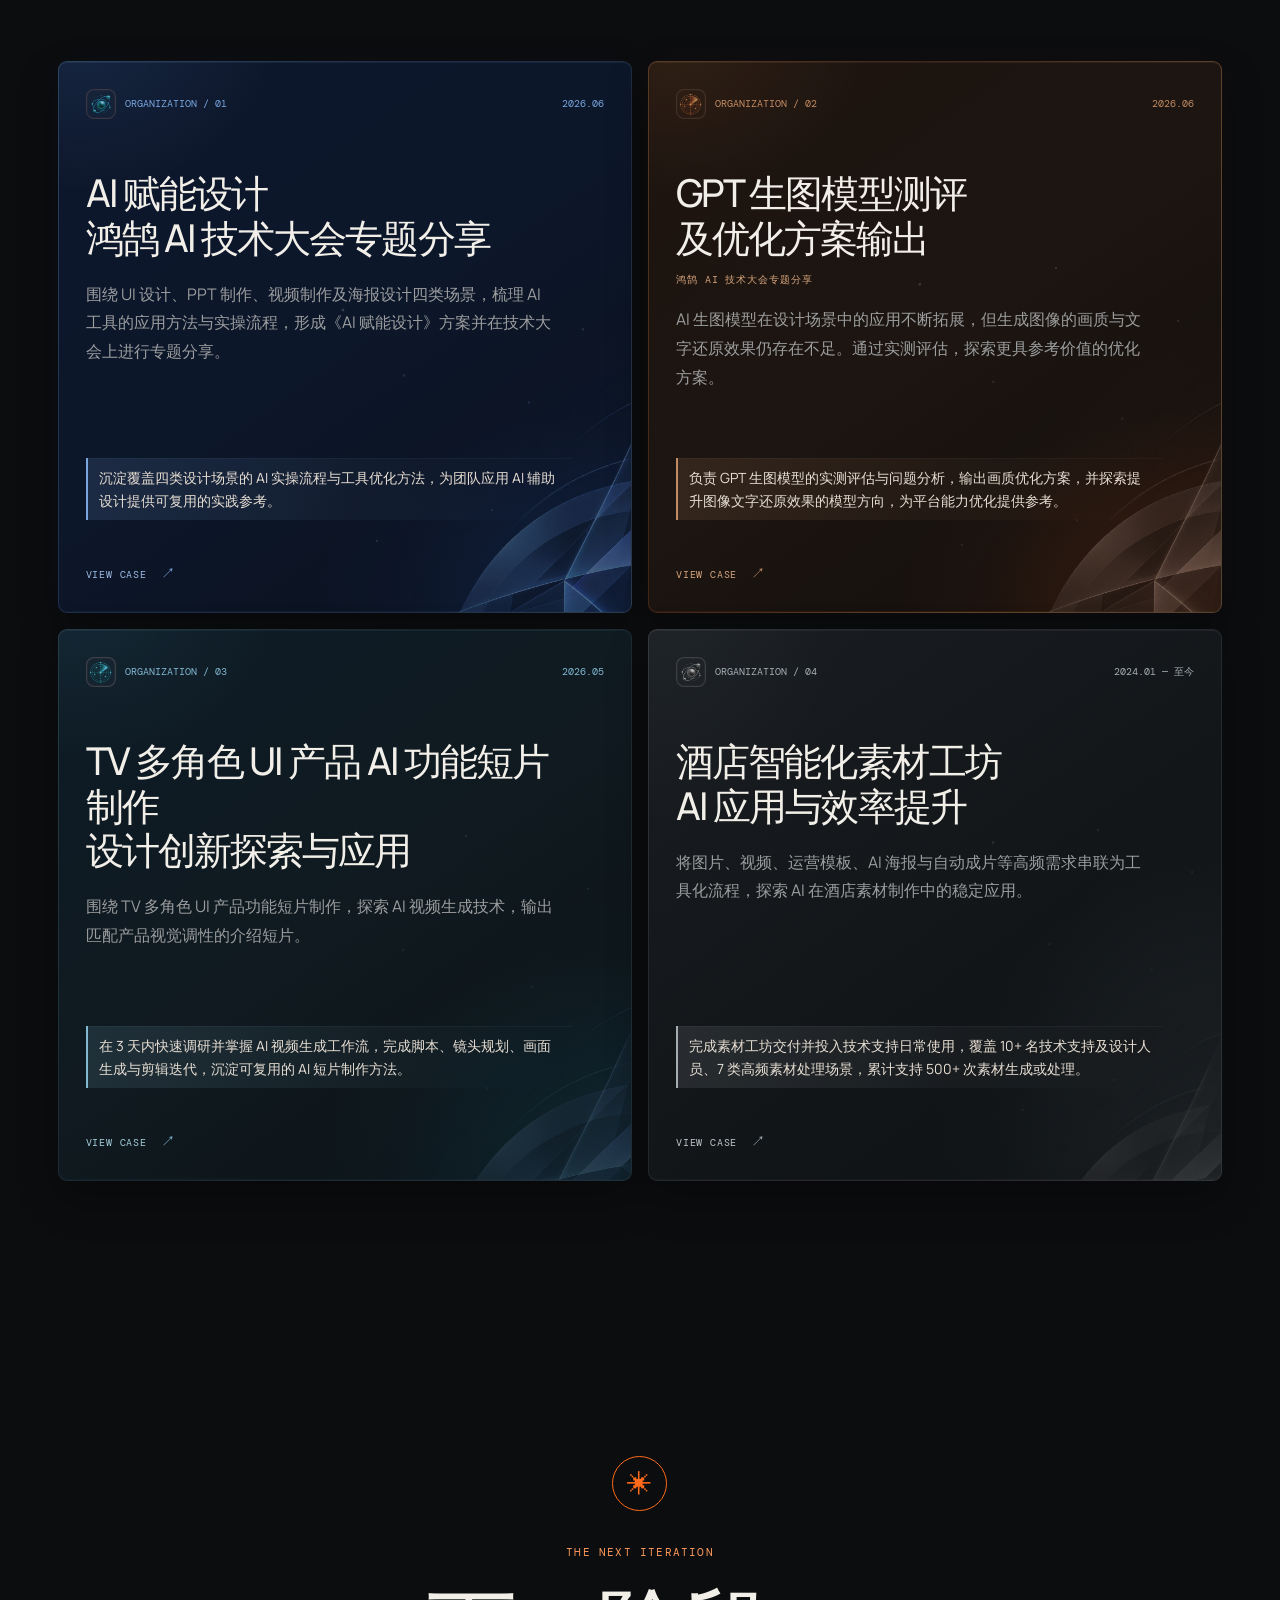
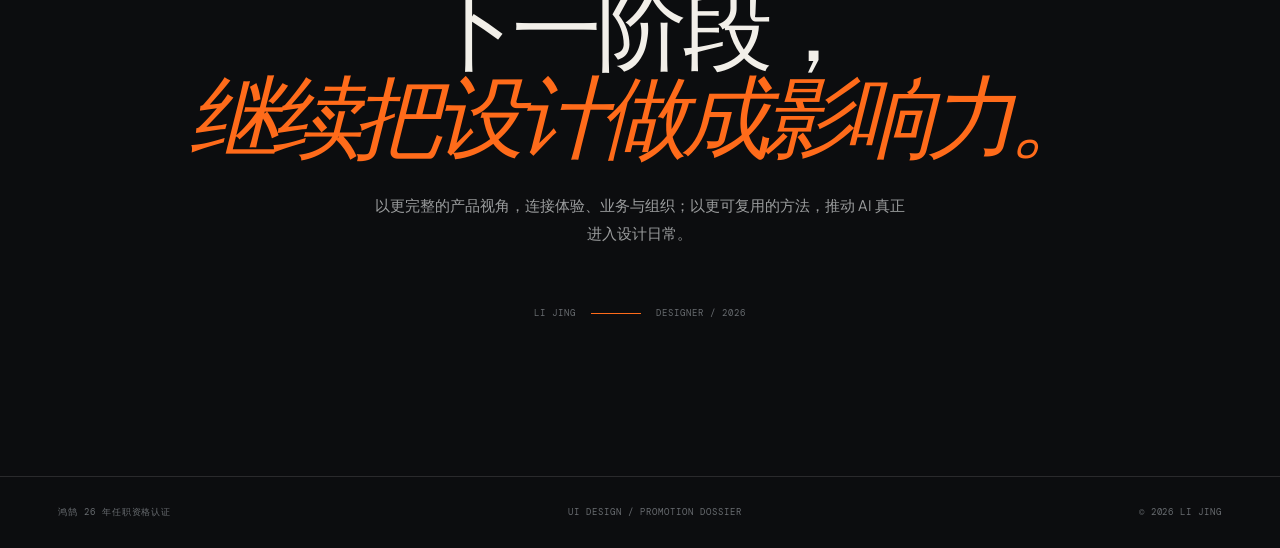
==== commit 2fee419b: "Update innovation star quarter" ====
--- a/index.html
+++ b/index.html
@@ -110,7 +110,7 @@
             <span class="recognition-item"><strong>2023</strong><small>第 2 季度 · 当责之星</small></span>
             <span class="recognition-item"><strong>2024</strong><small>第 3 季度 · 当责之星</small></span>
             <span class="recognition-item"><strong>2025</strong><small>第 4 季度 · 当责之星</small></span>
-            <span class="recognition-item is-innovation"><strong>2026</strong><small>第 3 季度 · 创新之星</small></span>
+            <span class="recognition-item is-innovation"><strong>2026</strong><small>第 2 季度 · 创新之星</small></span>
             <span class="recognition-item"><strong>2026</strong><small>E+ 超能讲师</small></span>
           </div>
         </div>
